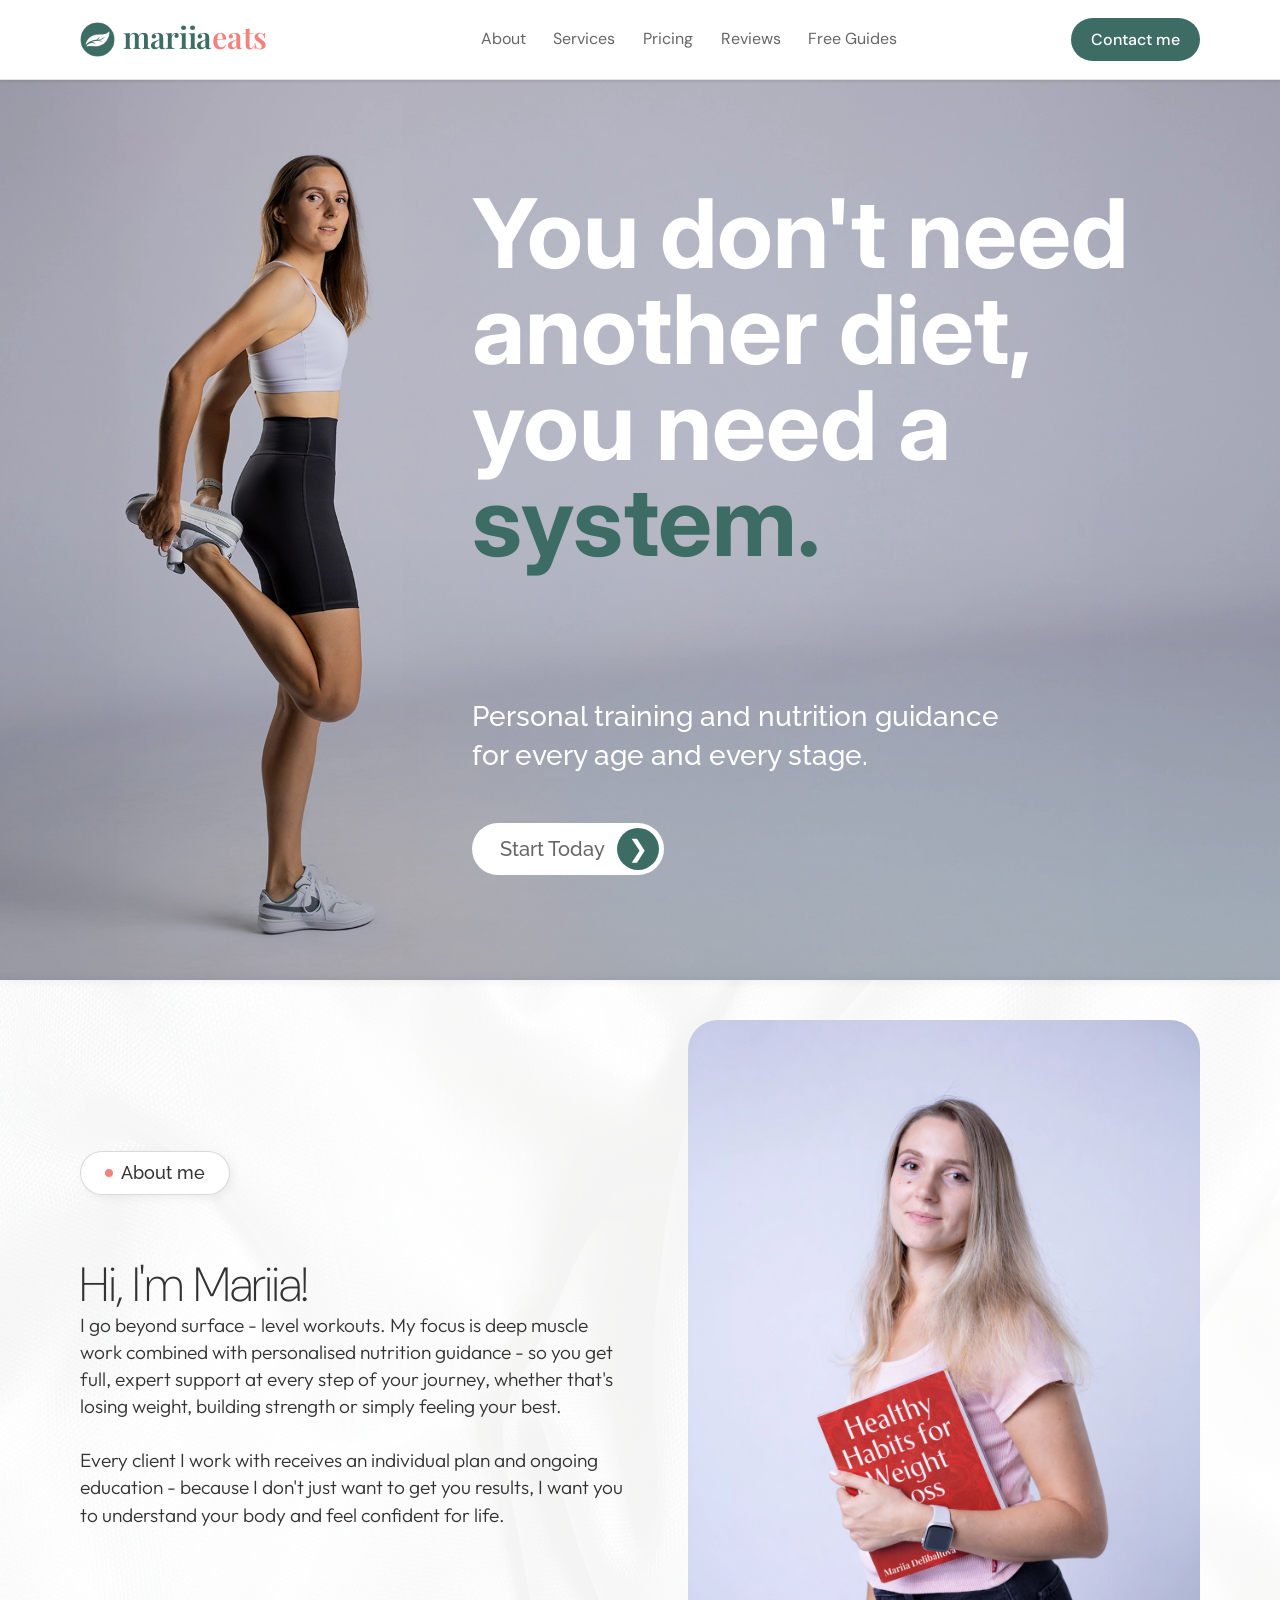
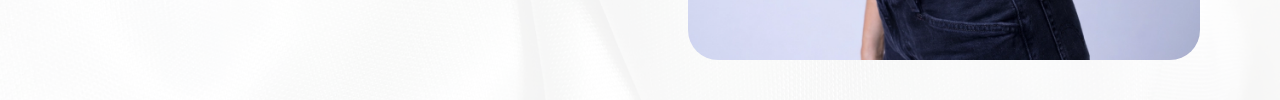
==== index.html @ b30d5cca "Update index.html" ====
<!DOCTYPE html>
<html lang="en">
    <head>
        <meta charset="UTF-8"/>
        <meta name="viewport" content="width=device-width, initial-scale=1.0"/>
        <title>mariiaeats</title>
        <meta name="viewport" content="width=device-width, initial-scale=1.0, viewport-fit=cover">
        <link rel="stylesheet" href="style.css"/>
<link rel="preconnect" href="https://fonts.googleapis.com"/>
<link rel="preconnect" href="https://fonts.gstatic.com" crossorigin/>
<link href="https://fonts.googleapis.com/css2?family=DM+Sans:wght@100;200;300;400;500;600;700;800;900&family=Inter:wght@100;200;300;400;500;600;700;800;900&family=Outfit:wght@100;200;300;400;500;600;700;800;900&family=Nunito:wght@200;300;400;500;600;700;800;900&family=Poppins:wght@100;200;300;400;500;600;700;800;900&family=Raleway:wght@100;200;300;400;500;600;700;800;900&family=Montserrat:wght@100;200;300;400;500;600;700;800;900&family=Playfair+Display:ital,wght@0,400;0,500;0,600;0,700;0,800;0,900;1,400;1,500;1,600;1,700;1,800;1,900&family=Lora:ital,wght@0,400;0,500;0,600;0,700;1,400;1,500;1,600;1,700&family=Cormorant+Garamond:ital,wght@0,300;0,400;0,500;0,600;0,700;1,300;1,400;1,500;1,600;1,700&family=DM+Serif+Display:ital@0;1&family=Tangerine:wght@400;700&family=Great+Vibes&family=Dancing+Script:wght@400;500;600;700&display=swap" rel="stylesheet">    <body>
        <main>
            <nav role="navigation" aria-label="Main navigation" id="navbar">
            <div class="nav-container">
                <a href="#" class="logo" aria-label="mariiaeats — back to top"> <img src="images/logo2.png" alt="" class="logo-icon" onerror="this.style.display='none'"> <span class="logo-text"> <span class="logo-mariia">mariia</span><span class="logo-eats">eats</span> </span> </a>
                <ul class="nav-links" role="list">
                    <li>
                        <a href="#about">About</a>
                    </li>
                    <li>
                        <a href="#services">Services</a>
                    </li>
                    <li>
                        <a href="#pricing">Pricing</a>
                    </li>
                    <li>
                        <a href="#reviews">Reviews</a>
                    </li>
                    <li>
                        <a href="#guides">Free Guides</a>
                    </li>
                </ul>
                <a href="#contact" class="btn btn-primary nav-cta">Contact me</a>
            </div>
        </nav>
            <section id="hero">
                <div id="hero-container">
                    <div class="hero-left"></div>
                    <div class="hero-right">
<h1 class="text7">
    <span class="word" style="animation-delay: 0.15s">You</span>
    <span class="word" style="animation-delay: 0.3s">don't</span>
    <span class="word" style="animation-delay: 0.45s">need</span>
    <span class="word" style="animation-delay: 0.6s">another</span>
    <span class="word" style="animation-delay: 0.75s">diet,</span>
    <span class="word" style="animation-delay: 0.9s">you</span>
    <span class="word" style="animation-delay: 1.1s">need</span>
    <span class="word" style="animation-delay: 1.25s">a</span>
    <span class="accent-word word" style="animation-delay: 1.4s">system.</span></h1>
                        <p class="text4 fade-in" style="animation-delay: 1.55s">Personal training and nutrition guidance<br>for every age and every stage.</p>
                        <a href="#contact" class="btn-start fade-in" style="animation-delay: 1.8s"> <span>Start Today</span> <span class="btn-start-icon">❯</span> </a>
                    </div>
                </div>
            </section>
            <section id="about">
                <div id="about-container">
                <div class="about-left">
                <span class="tag"> <span class="tag-dot"></span>About me </span>
                <p class="text4_2">Hi, I'm Mariia!</p>
                <p class="text4_1">I go beyond surface - level workouts. My focus is deep muscle work combined with personalised nutrition guidance - so you get full, expert support at every step of your journey, whether that's losing weight, building strength or simply feeling your best. <br><br>Every client I work with receives an individual plan and ongoing education - because I don&apos;t just want to get you results, I want you to understand your body and feel confident for life.</p>
            </div>
             <div class="about-right">
                    <img src="images/about1.webp" class="about-photo">
            </div>
            </div>
            </section>
        </main>
    <script src="main.js"></script>
    </body>
---- style.css ----
:root {
    --clr-green: #3d6c64;
    --clr-accent-lt: #6B8C7D;
    --clr-accent-glow: rgba(74,99,88,0.12);
    --clr-rose: #f6817c;
    --clr-rose2: #f6807ca1;
    --clr-muted: #666666;
    --clr-text: #333333;
    --clr-border: #E0E0DE;
    --clr-bg: #fff;

/* sans-serif — современные */
--font-display: 'Playfair Display', serif;
--font-dm-sans:    'DM Sans', sans-serif;
--font-inter:      'Inter', sans-serif;
--font-outfit:     'Outfit', sans-serif;
--font-nunito:     'Nunito', sans-serif;
--font-poppins:    'Poppins', sans-serif;
--font-raleway:    'Raleway', sans-serif;
--font-montserrat: 'Montserrat', sans-serif;

/* serif — элегантные */
--font-playfair:   'Playfair Display', serif;
--font-lora:       'Lora', serif;
--font-cormorant:  'Cormorant Garamond', serif;
--font-dm-serif:   'DM Serif Display', serif;

/* декоративные — для акцентов */
--font-tangerine:  'Tangerine', cursive;
--font-great-vibes:'Great Vibes', cursive;
--font-dancing:    'Dancing Script', cursive;

    --radius: 30px;
    --max-w: 1200px;
    --gutter: clamp(1rem, 4vw, 2.5rem);
    --ease: 250ms ease;
    --nav-h: 80px;
}

.text1 {
    font-family: var(--font-body);
    font-size: clamp(0.75rem, 1.5vw, 0.875rem);
    font-weight: 300;
    line-height: 1.4;
        color: #fff;
}

.text2 {
    font-family: var(--font-body);
    font-size: clamp(0.875rem, 2vw, 1rem);
    font-weight: 300;
    line-height: 1.4;
        color: #fff;
}

.text3 {
    font-family: var(--font-body);
    font-size: clamp(1rem, 2.5vw, 1.25rem);
    font-weight: 400;
    line-height: 1.6;
        color: #fff;
}

.text4 {
    font-family: var(--font-raleway);
    font-size: clamp(1.25rem, 3vw, 1.75rem);
    font-weight: 500;
    line-height: 1.4;
        color: #fff;
}

.text4_1 {
    font-family: var(--font-outfit);
    font-size: clamp(1.125rem, 1.5vw, 1.5rem);
    font-weight: 300;
    line-height: 1.4125;
    color: #333333;
}

.text4_2 {
    font-family: var(--font-dm-sans);
    font-size: clamp(3rem, 4vw, 3rem);
    font-weight: 500;
    line-height: 1.125;
    color: #333333;
    font-weight: 200;
    color: var(--clr-text);
    line-height: 1.1;
    margin-top: 4rem;
}

.text5 {
    font-family: var(--font-body);
    font-size: clamp(1.75rem, 4vw, 2.5rem);
    font-weight: 600;
    line-height: 1.2;
        color: #fff;
}

.text6 {
    font-family: var(--font-body);
    font-size: clamp(2.5rem, 6vw, 4rem);
    font-weight: 700;
    line-height: 1.0;
        color: #fff;
}

.text7 {
    font-family: var(--font-inter);
    font-size: clamp(3rem, 8vw, 6rem);
    font-weight: 700;
    line-height: 1.0;
        color: #fff;
}

.fade-in {
    opacity: 0;
    animation: fadeInLeft 1.5s ease forwards;
}

*,
*::before,
*::after {
    box-sizing: border-box;
    margin: 0;
}

html {
    scroll-behavior: smooth;
}

body {
    background: var(--clr-bg);
    color: var(--clr-text);
    font-family: var(--font-body);
    font-size: 1rem;
    line-height: 1.6;
    overflow-x: hidden;
    -webkit-font-smoothing: antialiased;
}

a {
    color: inherit;
    text-decoration: none;
}

ul {
    list-style: none;
}

.word, .fade-in {
    animation-play-state: paused;
}

body.fonts-loaded .word,
body.fonts-loaded .fade-in {
    animation-play-state: running;
}

/* ══ 4. NAVBAR ══════════════════════════════════════════════════════════════════════════════════════════════ */
/* ══ 4. NAVBAR ══════════════════════════════════════════════════════════════════════════════════════════════ */
/* ══ 4. NAVBAR ══════════════════════════════════════════════════════════════════════════════════════════════ */
/* ══ 4. NAVBAR ══════════════════════════════════════════════════════════════════════════════════════════════ */
/* ══ 4. NAVBAR ══════════════════════════════════════════════════════════════════════════════════════════════ */
/* ══ 4. NAVBAR ══════════════════════════════════════════════════════════════════════════════════════════════ */


#navbar {
    position: fixed;
    inset: 0 0 auto 0;
    z-index: 1000;
    height: var(--nav-h);
    border-bottom: 1px solid #85858538;
    backdrop-filter: blur(10px);
    background-color: rgba(255, 255, 255, 0.815);
    box-shadow: 0 2px 2px rgba(0, 0, 0, 0.08);
}


.nav-container {
    width: min(var(--max-w));
    margin-inline: auto;
    padding-inline: var(--gutter);
    height: 100%;
    display: flex;
    align-items: center;
    gap: 2rem;
}

.logo {
    display: flex;
    align-items: center;
    gap: 0.5rem;
    flex-shrink: 0;
}

.logo-icon {
    height: 35px;
    width: 35px;
    border-radius: 50%;
    object-fit: cover;
    flex-shrink: 0;
}

.logo-text {
    font-family: var(--font-display);
    font-size: 1.9rem;
    font-weight: 600;
    letter-spacing: -0.01em;
    line-height: 1;
    margin-top: -4px;
}

.logo-mariia {
    color: var(--clr-green);
}

.logo-eats {
    color: var(--clr-rose);
}

.nav-links {
    display: flex;
    font-family: var(--font-dm-sans);
    font-size: 16px;
    color: var(--clr-muted);
    gap: 0.125rem;
    flex: 1;
    justify-content: center;
}

.nav-links a {
    padding: 0.4rem 0.8rem;
    /* border-radius: var(--radius); */
    white-space: nowrap;
    transition: color var(--ease), background var(--ease);
}

.nav-links a:hover {
    /* color: var(--clr-green);
    background: rgba(0,0,0,0.04); */
    color: var(--clr-rose2);
}

.nav-cta {
    flex-shrink: 0;
}

.btn {
    display: inline-flex;
    align-items: center;
    padding: 0.575rem 1.25rem;
    border-radius: var(--radius);
    font-family: var(--font-dm-sans);
    font-size: 16px;
    font-weight: 500;
}

.btn-start {
    will-change: filter, transform, opacity;
}

.btn-primary {
    background: var(--clr-green);
    color: #fff;
    border-color: var(--clr-green);
    transition: color var(--ease), background var(--ease);
}

.btn-primary:hover {
    background: var(--clr-rose2);
}

/* ══ 5. HERO ══════════════════════════════════════════════════════════════════════════════════════════════ */
/* ══ 5. HERO ══════════════════════════════════════════════════════════════════════════════════════════════ */
/* ══ 4. HERO ══════════════════════════════════════════════════════════════════════════════════════════════ */
/* ══ 4. HERO ══════════════════════════════════════════════════════════════════════════════════════════════ */
/* ══ 4. HERO ══════════════════════════════════════════════════════════════════════════════════════════════ */
/* ══ 4. HERO ══════════════════════════════════════════════════════════════════════════════════════════════ */

#hero {
    position: relative;
    display: flex;
    align-items: center;    /* по центру по вертикали */
    min-height: 900px;
    margin-top: var(--nav-h);
    background-image: url('images/hero9.webp');
    background-repeat: no-repeat;
    background-position: calc(50% - -50px) calc(50% - 75px);
    background-size: 3000px auto;
    box-shadow: 0 1px 10px rgba(0, 0, 0, 0.05);
    overflow: hidden;
}

#hero::after {
    content: '';
    position: absolute;
    left: 0;
    right: 0;
    bottom: 0;
    height: 50%;
    background: linear-gradient(to bottom, transparent, rgba(0,0,0,0.124));
    z-index: 0;
    pointer-events: none;
}


#hero-container {
    position: relative;
    max-width: var(--max-w);
    width: 100%;
    margin-inline: auto;
    padding: var(--gutter);
    display: grid;
    grid-template-columns: 35% 65%;
    align-items: center;
    z-index: 1;
}

.hero-right {
    display: flex;
    flex-direction: column;
    gap: 2rem;
}

.accent-word {
    color: var(--clr-green);
}

.hero-right p {
margin-top: 6rem;
margin-bottom: 1rem;
}

.btn-start {
    display: inline-flex;
    align-items: center;
    width: fit-content;
    gap: 0.75rem;
    padding: 0.3215rem 0.3215rem 0.3215rem 1.75rem;
    border-radius: 50px;
    background: white;
    font-family: var(--font-raleway);
    font-size: 1.251rem;
    font-weight: 500;
    color: var(--clr-muted);
    text-decoration: none;
    cursor: pointer;
    transition: opacity 0.8s ease, transform 0.8s ease, background 0.3s ease;
    transition-delay: 0.4s;
}

.btn-start:hover .btn-start-icon {
    background: var(--clr-rose2);
}

.btn-start-icon {
    display: flex;
    align-items: center;
    justify-content: center;
    width: 42px;
    height: 42px;
    border-radius: 50%;
    background: var(--clr-green);
    color: #fff;
    font-size: 1.5rem;
    transition: background 0.3s ease;
}


/* ===== HERO H1 WORD ANIMATION ===== */

.word {
    display: inline-block;
    opacity: 0;
    animation: fadeInLeft 1.055s ease forwards;
}

/* ══ 5. ABOUT ME ══════════════════════════════════════════════════════════════════════════════════════════════ */
/* ══ 5. ABOUT ME ══════════════════════════════════════════════════════════════════════════════════════════════ */
/* ══ 4. ABOUT ME ══════════════════════════════════════════════════════════════════════════════════════════════ */
/* ══ 4. ABOUT ME ══════════════════════════════════════════════════════════════════════════════════════════════ */
/* ══ 4. ABOUT ME ══════════════════════════════════════════════════════════════════════════════════════════════ */
/* ══ 4. ABOUT ME ══════════════════════════════════════════════════════════════════════════════════════════════ */

#about {
    position: relative;
    min-height: 700px;
    display: flex;
    align-items: center;
    box-shadow: 0 1px 10px rgba(0, 0, 0, 0.08);
}

#about-container {
    position: relative;
    z-index: 1;
    max-width: var(--max-w);
    width: 100%;
    margin-inline: auto;
    padding: var(--gutter);
    display: grid;
    grid-template-columns: auto 1fr;
    gap: 4rem; 
    align-items: center;
}

#about::before {
    content: '';
    position: absolute;
    inset: 0;
    background-image: url('images/bcgrnd.avif');
    background-repeat: no-repeat;
    background-size: cover;
    background-position: center;
    opacity: 0.1;
    z-index: 0;
}

.about-left {
    display: flex;
    flex-direction: column;
    align-items: flex-start; 
}

.tag {
    display: inline-flex;
    align-items: center;
    gap: 0.5rem;
    padding: 0.4rem 1.5rem;
    border-radius: 50px;
    border: 1px solid #42424233;
    background: white;
    font-family: var(--font-raleway);
    font-size: 1.125rem;
    font-weight: 500;
    color: var(--clr-text);
    box-shadow: 3px 3px 10px rgba(0, 0, 0, 0.05);
}

.tag-dot {
    width: 8px;
    height: 8px;
    border-radius: 50%;
    background: var(--clr-rose);
    flex-shrink: 0;
}

.about-photo {
    width: clamp(280px, 40vw, 600px);
    height: 100%;
    border-radius: var(--radius);
    object-fit: cover;
    display: block;
}

@media (max-width: 768px) {

    .nav-links {
        display: none;
    }

.btn {
    display: none;
}

    #hero {
    min-height: calc(100svh - var(--nav-h));
    background-position: -545px -210px;
    background-size:2000px auto;
    overflow: hidden;
    }

    #hero::after{
        height: 90%;
        background: linear-gradient(to bottom, transparent, rgba(0,0,0,0.7));
    }

    #hero-container {
        grid-template-columns: 1fr;
        min-height: calc(100svh - var(--nav-h));
    }
        .accent-word {
        color: var(--clr-rose);
    }

        .btn-start {
        align-self: center;
    }

    .btn-start-icon {
    background: var(--clr-rose);
    }

    .hero-right p {
margin-top: 1rem;
margin-bottom: 1rem;
}

.text7 {
   font-size: 2.5rem;
    font-weight: 700;
}

.text4 {
    font-size: 1.1rem;
    font-weight: 500;
}

.text4_2 {
    font-size: 2rem;
    font-weight: 500;
    line-height: 1.125;
    color: #333333;
    font-weight: 200;
    color: var(--clr-text);
    line-height: 1.1;
    margin-top: 0rem;
}

.btn-start {
    font-size: 1rem;
}

    #about-container {
        display: flex;
        flex-direction: column;
        grid-template-columns: 1fr;
        align-self: stretch;
        gap: 1.25rem;
    }

    .about-photo {
        width: 100%;
        max-height: 400px;
    }

    .about-left {
        display: flex;
        flex-direction: column;
        align-items: flex-start;
    }

    .tag {
        margin-top: 2rem;
        align-self: center;
    }


    /* -------ORDERS---------------------------------------------------------------------------- */


.about-right {
        order: 2;  /* фото второе */
    }

    .about-left {
        display: contents;  /* распаковывает дочерние элементы */
    }

    .tag {
        order: 1;
    }

    .text4_2 {
        order: 1;
    }

    .about-right {
        order: 2;
    }

    .text4_1 {
        order: 3;
    }



    /* ----------------------------------------------------------------------------------- */
}

/* ===== ANIMATIONS ===== */
@keyframes fadeInLeft {
    from {
        opacity: 0;
        transform: translateY(-50px);
        filter: blur(4px);        /* ← размытие в начале */
    }
    to {
        opacity: 1;
        transform: translateY(0);
        filter: blur(0);
    }
}
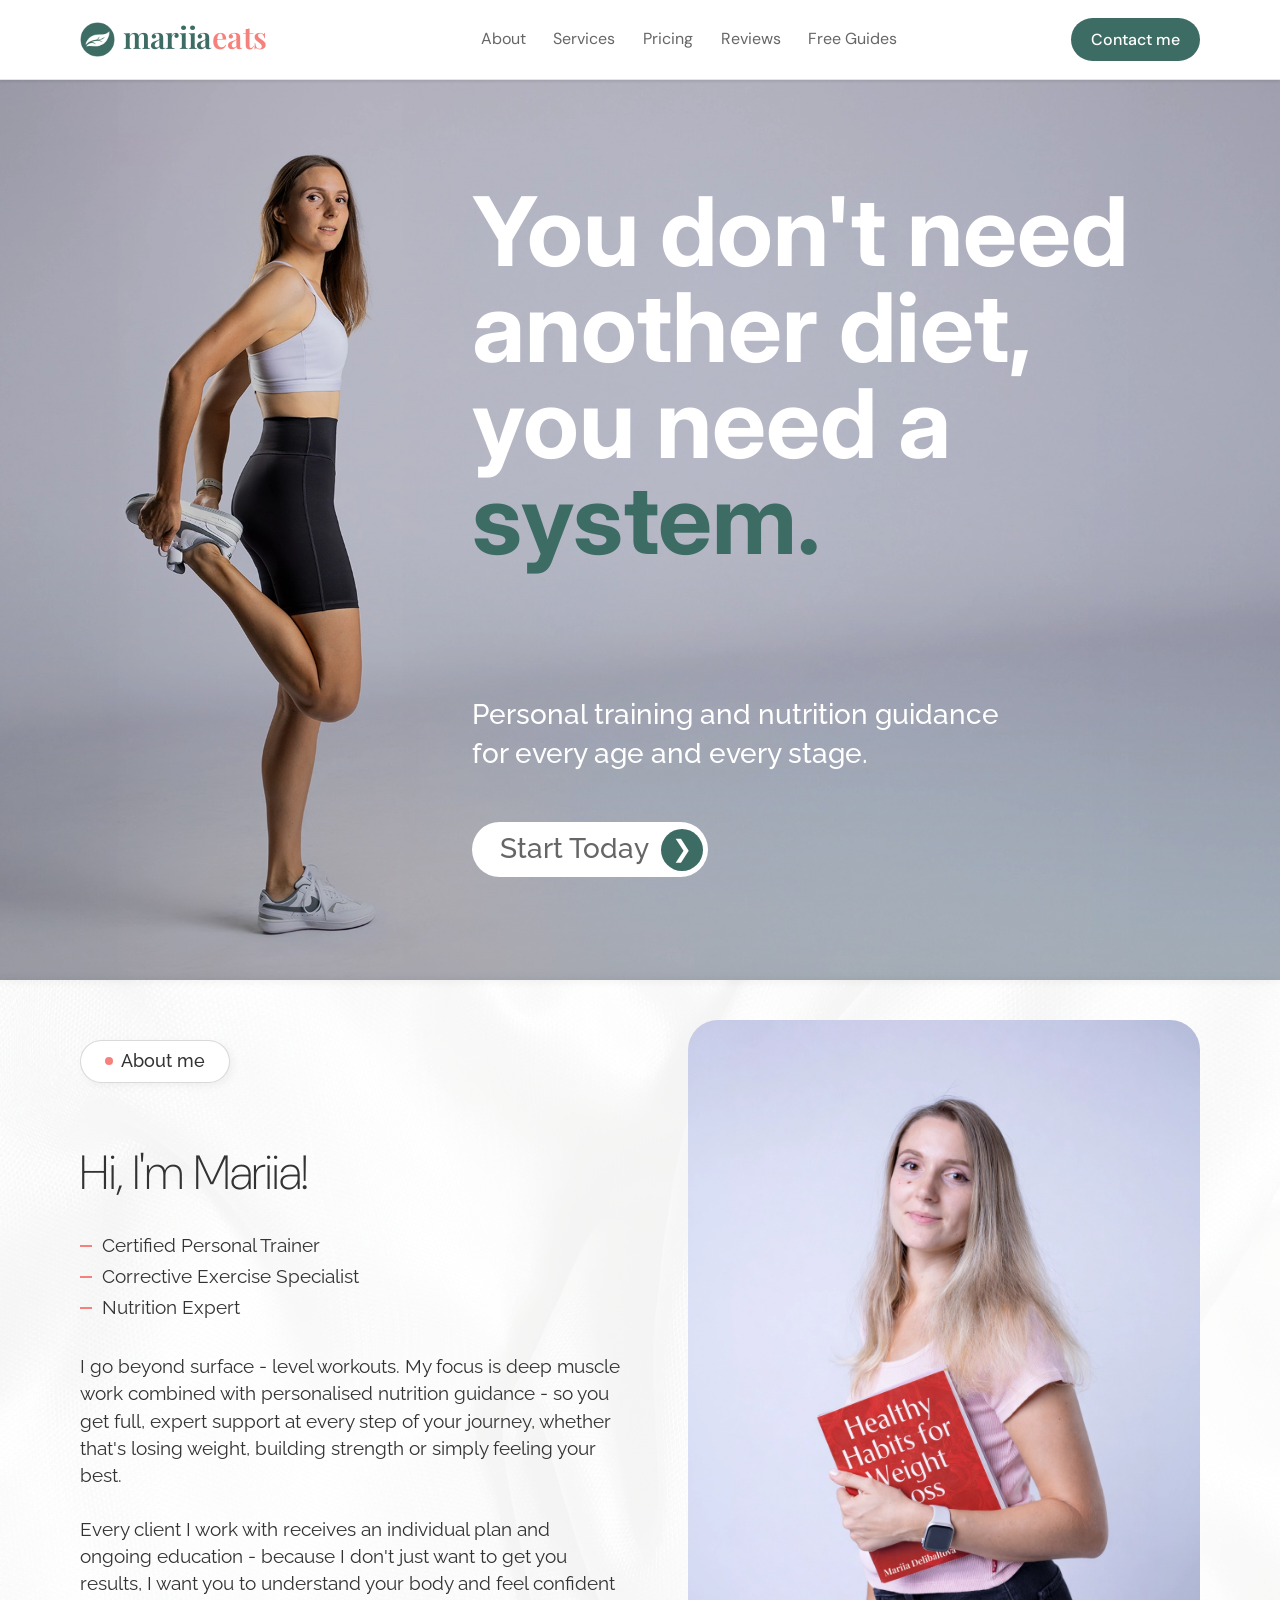
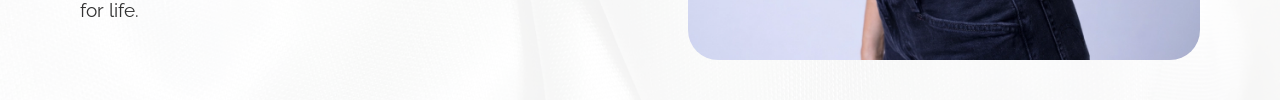
==== commit 8c546bac: "Add credentials to about me section Added credentials section to the about me section." ====
--- a/index.html
+++ b/index.html
@@ -57,6 +57,11 @@
                 <div class="about-left">
                 <span class="tag"> <span class="tag-dot"></span>About me </span>
                 <p class="text4_2">Hi, I'm Mariia!</p>
+                <div class="about-credentials">
+                    <p class="credential-item">Certified Personal Trainer</p>
+                    <p class="credential-item">Corrective Exercise Specialist</p>
+                     <p class="credential-item">Nutrition Expert</p>
+                </div>
                 <p class="text4_1">I go beyond surface - level workouts. My focus is deep muscle work combined with personalised nutrition guidance - so you get full, expert support at every step of your journey, whether that's losing weight, building strength or simply feeling your best. <br><br>Every client I work with receives an individual plan and ongoing education - because I don&apos;t just want to get you results, I want you to understand your body and feel confident for life.</p>
             </div>
              <div class="about-right">
--- a/style.css
+++ b/style.css
@@ -70,11 +70,12 @@
 }
 
 .text4_1 {
-    font-family: var(--font-outfit);
-    font-size: clamp(1.125rem, 1.5vw, 1.5rem);
-    font-weight: 300;
+    font-family: var(--font-raleway);
+    font-size: clamp(1.125rem, 1.5vw, 1.25rem);
+    font-weight: 400;
     line-height: 1.4125;
     color: #333333;
+    margin-bottom: 1rem;
 }
 
 .text4_2 {
@@ -87,6 +88,7 @@
     color: var(--clr-text);
     line-height: 1.1;
     margin-top: 4rem;
+    margin-bottom: 2rem;
 }
 
 .text5 {
@@ -166,10 +168,12 @@
 
 
 #navbar {
+    top: env(safe-area-inset-top);
     position: fixed;
     inset: 0 0 auto 0;
     z-index: 1000;
-    height: var(--nav-h);
+    height: calc(var(--nav-h) + env(safe-area-inset-top));
+    padding-top: env(safe-area-inset-top);
     border-bottom: 1px solid #85858538;
     backdrop-filter: blur(10px);
     background-color: rgba(255, 255, 255, 0.815);
@@ -279,6 +283,7 @@
 /* ══ 4. HERO ══════════════════════════════════════════════════════════════════════════════════════════════ */
 
 #hero {
+    margin-top: calc(var(--nav-h) + env(safe-area-inset-top));
     position: relative;
     display: flex;
     align-items: center;    /* по центру по вертикали */
@@ -341,7 +346,7 @@
     border-radius: 50px;
     background: white;
     font-family: var(--font-raleway);
-    font-size: 1.251rem;
+    font-size: 1.750rem;
     font-weight: 500;
     color: var(--clr-muted);
     text-decoration: none;
@@ -445,6 +450,33 @@
     flex-shrink: 0;
 }
 
+.about-credentials {
+    display: flex;
+    flex-direction: column;
+    gap: 4px;
+    margin-bottom: 2rem;
+}
+
+.credential-item {
+    display: flex;
+    align-items: center;
+    gap: 10px;
+    font-family: var(--font-raleway);
+    font-size: clamp(1.125rem, 1.5vw, 1.25rem);
+    font-weight: 400; 
+    color: #333333;
+    line-height: 1.4125;
+}
+
+.credential-item::before {
+    content: '';
+    display: inline-block;
+    width: 12px;       /* ← длина штриха */
+    height: 2px;       /* ← толщина штриха */
+    background: var(--clr-rose);  /* ← цвет штриха */
+    flex-shrink: 0;
+}
+
 .about-photo {
     width: clamp(280px, 40vw, 600px);
     height: 100%;
@@ -515,6 +547,7 @@
     color: var(--clr-text);
     line-height: 1.1;
     margin-top: 0rem;
+    margin-bottom: 0rem;
 }
 
 .btn-start {
@@ -527,10 +560,12 @@
         grid-template-columns: 1fr;
         align-self: stretch;
         gap: 1.25rem;
+    padding: var(--gutter);
     }
 
     .about-photo {
         width: 100%;
+        margin-inline: 0;
         max-height: 400px;
     }
 
@@ -538,7 +573,17 @@
         display: flex;
         flex-direction: column;
         align-items: flex-start;
-    }
+        padding-inline: var(--gutter); 
+    }
+
+    .about-right {
+   width: 100%;  /* ← фото на всю ширину */
+    }
+
+    .about-credentials {
+    margin-bottom: 0rem;
+}
+
 
     .tag {
         margin-top: 2rem;
@@ -548,19 +593,22 @@
 
     /* -------ORDERS---------------------------------------------------------------------------- */
 
-
-.about-right {
+        .tag {
+        order: 1;
+    }
+
+    .about-right {
         order: 2;  /* фото второе */
     }
+
+.about-credentials{
+    order: 3;
+}
 
     .about-left {
         display: contents;  /* распаковывает дочерние элементы */
     }
 
-    .tag {
-        order: 1;
-    }
-
     .text4_2 {
         order: 1;
     }
@@ -572,6 +620,8 @@
     .text4_1 {
         order: 3;
     }
+
+
 
 
 
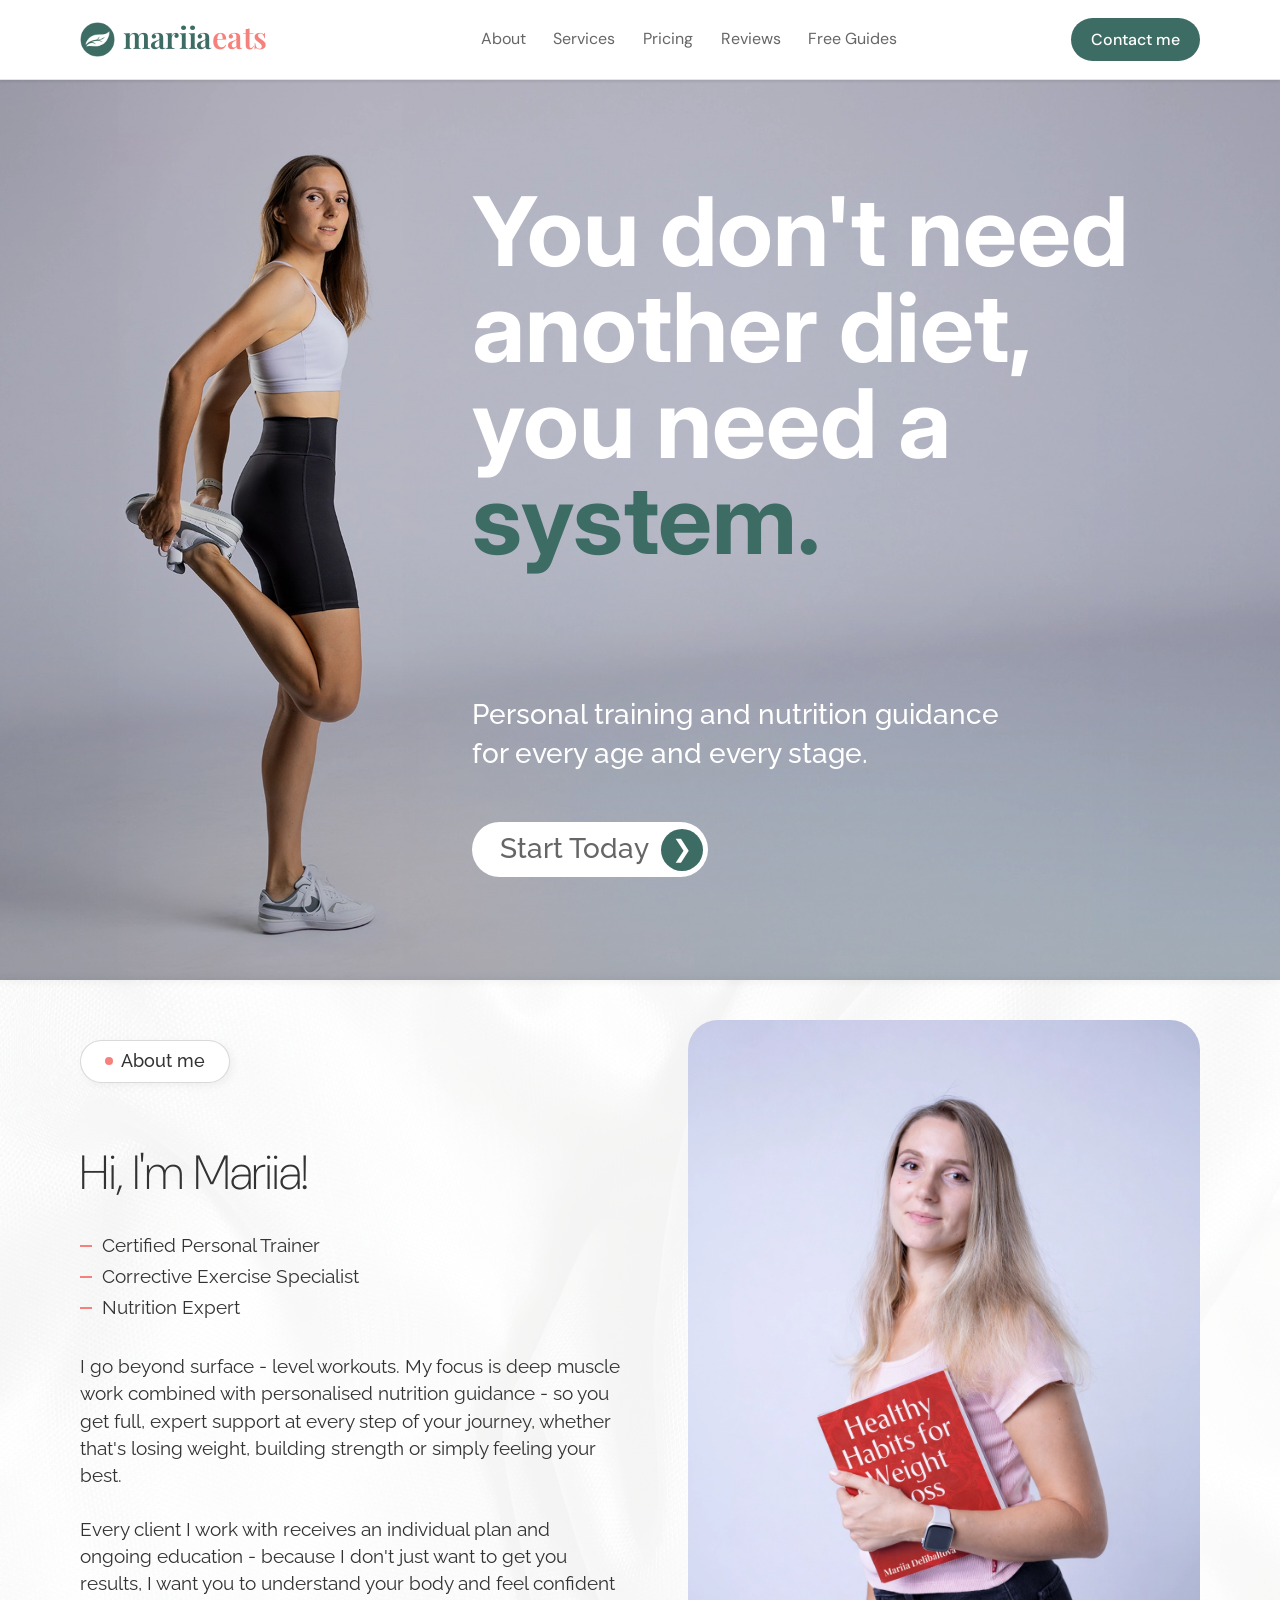
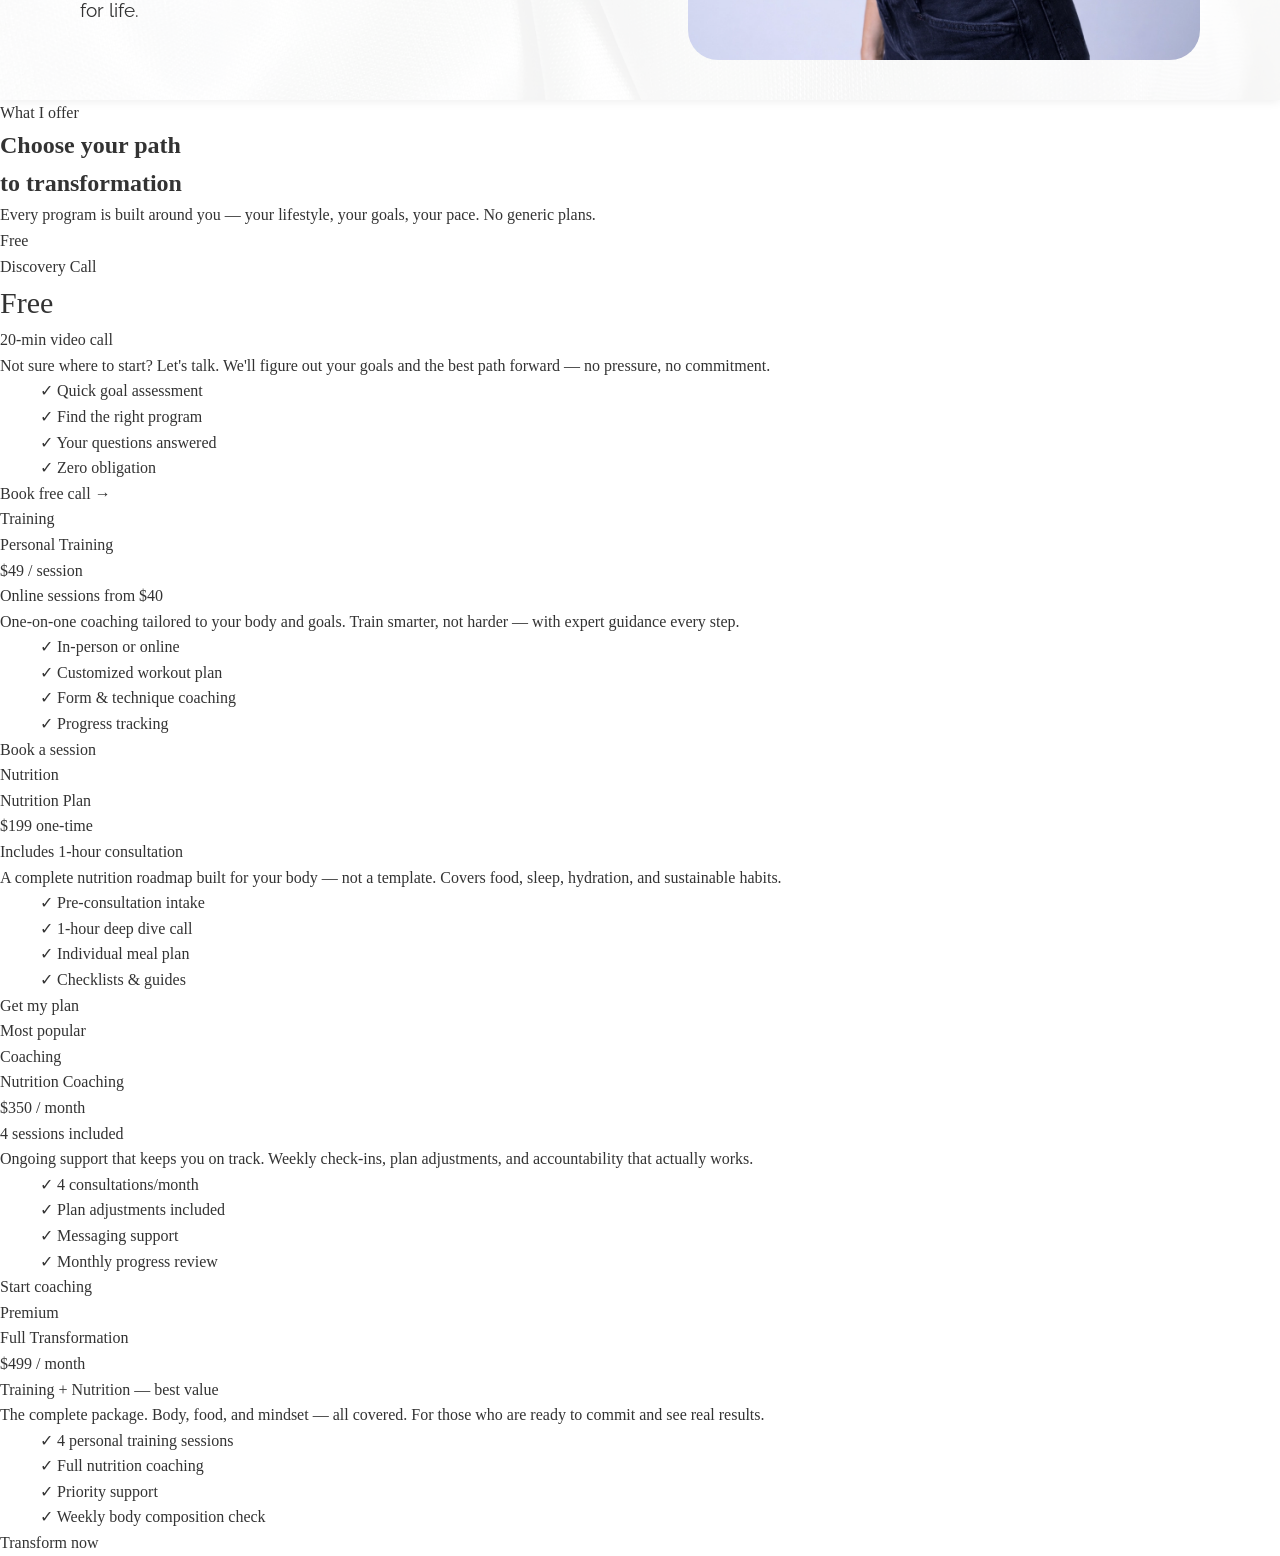
==== commit 0c3f36bd: "Add services section with multiple offerings Added a services section with various offerings includi" ====
--- a/index.html
+++ b/index.html
@@ -69,6 +69,144 @@
             </div>
             </div>
             </section>
+
+
+<!-- ------------------------------------------------------------------------------------------------- -->
+<!-- ------------------------------------------------------------------------------------------------- -->
+<!-- ------------------------------------------------------------------------------------------------- -->
+<!-- ------------------------------------------------------------------------------------------------- -->
+<!-- ------------------------------------------------------------------------------------------------- -->
+<!-- ------------------------------------------------------------------------------------------------- -->
+
+
+
+
+<section class="services">
+ 
+  <div class="services__label">What I offer</div>
+  <h2 class="services__title">Choose your path<br>to transformation</h2>
+  <p class="services__subtitle">Every program is built around you — your lifestyle, your goals, your pace. No generic plans.</p>
+ 
+  <div class="services__grid">
+ 
+    <!-- Discovery Call (Free) -->
+    <div class="service-card service-card--free">
+      <div class="service-card__tag" style="background: var(--amber-light); color: var(--amber);">Free</div>
+      <div class="service-card__name">Discovery Call</div>
+      <div class="service-card__price-block">
+        <span class="service-card__price-amount" style="color: var(--amber); font-size: 30px;">Free</span>
+      </div>
+      <div class="service-card__price-note" style="color: var(--amber);">20-min video call</div>
+      <p class="service-card__desc">Not sure where to start? Let's talk. We'll figure out your goals and the best path forward — no pressure, no commitment.</p>
+      <ul class="service-card__features">
+        <li class="service-card__feature"><span class="service-card__feature-icon">✓</span> Quick goal assessment</li>
+        <li class="service-card__feature"><span class="service-card__feature-icon">✓</span> Find the right program</li>
+        <li class="service-card__feature"><span class="service-card__feature-icon">✓</span> Your questions answered</li>
+        <li class="service-card__feature"><span class="service-card__feature-icon">✓</span> Zero obligation</li>
+      </ul>
+      <a href="#contact" class="service-card__cta service-card__cta--free">Book free call →</a>
+    </div>
+ 
+    <!-- Personal Training -->
+    <div class="service-card">
+      <div class="service-card__tag">Training</div>
+      <div class="service-card__name">Personal Training</div>
+      <div class="service-card__price-block">
+        <span class="service-card__price-amount">$49</span>
+        <span class="service-card__price-period">/ session</span>
+      </div>
+      <div class="service-card__price-note">Online sessions from $40</div>
+      <p class="service-card__desc">One-on-one coaching tailored to your body and goals. Train smarter, not harder — with expert guidance every step.</p>
+      <ul class="service-card__features">
+        <li class="service-card__feature"><span class="service-card__feature-icon">✓</span> In-person or online</li>
+        <li class="service-card__feature"><span class="service-card__feature-icon">✓</span> Customized workout plan</li>
+        <li class="service-card__feature"><span class="service-card__feature-icon">✓</span> Form & technique coaching</li>
+        <li class="service-card__feature"><span class="service-card__feature-icon">✓</span> Progress tracking</li>
+      </ul>
+      <a href="#contact" class="service-card__cta">Book a session</a>
+    </div>
+ 
+    <!-- Nutrition Plan -->
+    <div class="service-card">
+      <div class="service-card__tag">Nutrition</div>
+      <div class="service-card__name">Nutrition Plan</div>
+      <div class="service-card__price-block">
+        <span class="service-card__price-amount">$199</span>
+        <span class="service-card__price-period">one-time</span>
+      </div>
+      <div class="service-card__price-note">Includes 1-hour consultation</div>
+      <p class="service-card__desc">A complete nutrition roadmap built for your body — not a template. Covers food, sleep, hydration, and sustainable habits.</p>
+      <ul class="service-card__features">
+        <li class="service-card__feature"><span class="service-card__feature-icon">✓</span> Pre-consultation intake</li>
+        <li class="service-card__feature"><span class="service-card__feature-icon">✓</span> 1-hour deep dive call</li>
+        <li class="service-card__feature"><span class="service-card__feature-icon">✓</span> Individual meal plan</li>
+        <li class="service-card__feature"><span class="service-card__feature-icon">✓</span> Checklists & guides</li>
+      </ul>
+      <a href="#contact" class="service-card__cta">Get my plan</a>
+    </div>
+ 
+    <!-- Nutrition Coaching (Featured) -->
+    <div class="service-card service-card--featured">
+      <div class="service-card__badge">Most popular</div>
+      <div class="service-card__tag">Coaching</div>
+      <div class="service-card__name">Nutrition Coaching</div>
+      <div class="service-card__price-block">
+        <span class="service-card__price-amount">$350</span>
+        <span class="service-card__price-period">/ month</span>
+      </div>
+      <div class="service-card__price-note" style="color: var(--sage-mid);">4 sessions included</div>
+      <p class="service-card__desc">Ongoing support that keeps you on track. Weekly check-ins, plan adjustments, and accountability that actually works.</p>
+      <ul class="service-card__features">
+        <li class="service-card__feature"><span class="service-card__feature-icon">✓</span> 4 consultations/month</li>
+        <li class="service-card__feature"><span class="service-card__feature-icon">✓</span> Plan adjustments included</li>
+        <li class="service-card__feature"><span class="service-card__feature-icon">✓</span> Messaging support</li>
+        <li class="service-card__feature"><span class="service-card__feature-icon">✓</span> Monthly progress review</li>
+      </ul>
+      <a href="#contact" class="service-card__cta">Start coaching</a>
+    </div>
+ 
+    <!-- Full Transformation -->
+    <div class="service-card">
+      <div class="service-card__tag">Premium</div>
+      <div class="service-card__name">Full Transformation</div>
+      <div class="service-card__price-block">
+        <span class="service-card__price-amount">$499</span>
+        <span class="service-card__price-period">/ month</span>
+      </div>
+      <div class="service-card__price-note">Training + Nutrition — best value</div>
+      <p class="service-card__desc">The complete package. Body, food, and mindset — all covered. For those who are ready to commit and see real results.</p>
+      <ul class="service-card__features">
+        <li class="service-card__feature"><span class="service-card__feature-icon">✓</span> 4 personal training sessions</li>
+        <li class="service-card__feature"><span class="service-card__feature-icon">✓</span> Full nutrition coaching</li>
+        <li class="service-card__feature"><span class="service-card__feature-icon">✓</span> Priority support</li>
+        <li class="service-card__feature"><span class="service-card__feature-icon">✓</span> Weekly body composition check</li>
+      </ul>
+      <a href="#contact" class="service-card__cta">Transform now</a>
+    </div>
+ 
+  </div>
+ 
+</section>
+
+
+
+
+
+
+<!-- ------------------------------------------------------------------------------------------------- -->
+<!-- ------------------------------------------------------------------------------------------------- -->
+<!-- ------------------------------------------------------------------------------------------------- -->
+<!-- ------------------------------------------------------------------------------------------------- -->
+<!-- ------------------------------------------------------------------------------------------------- -->
+<!-- ------------------------------------------------------------------------------------------------- -->
+
+
+
+
+
+
+
+
         </main>
     <script src="main.js"></script>
     </body>
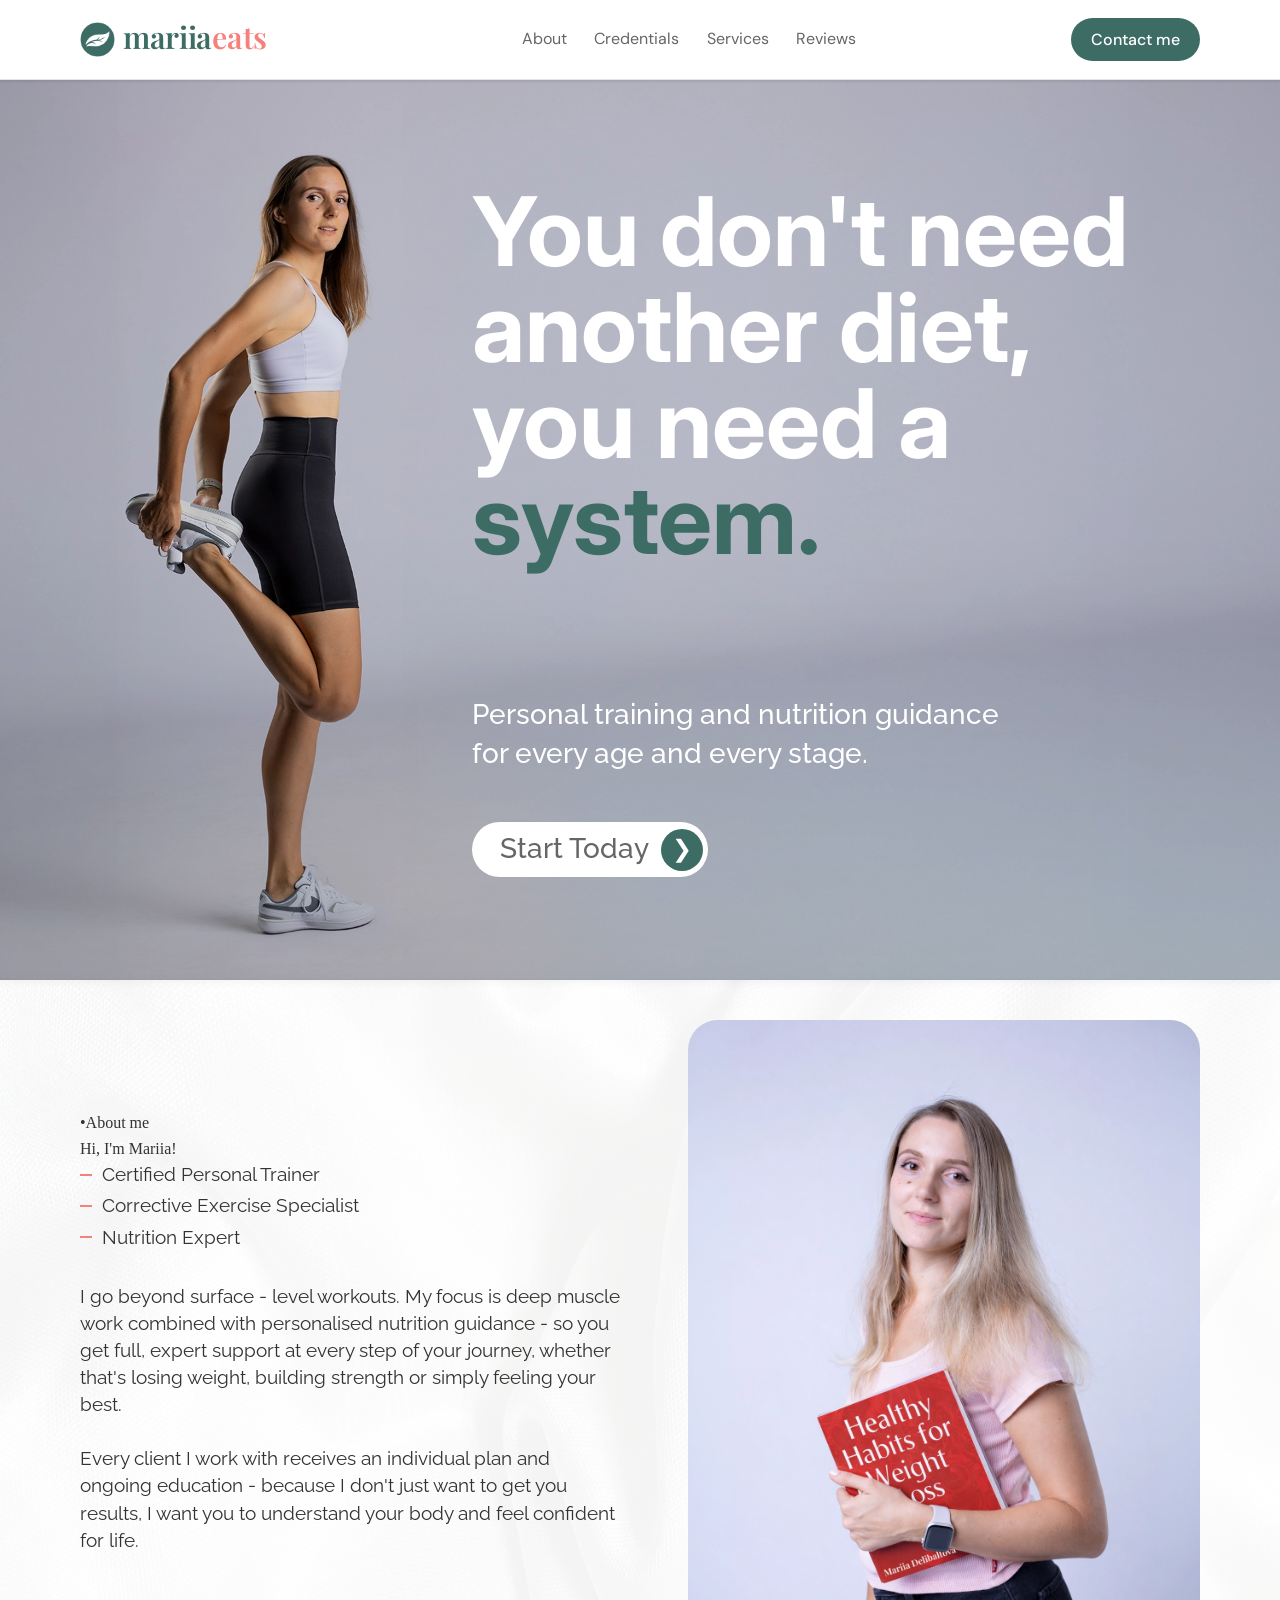
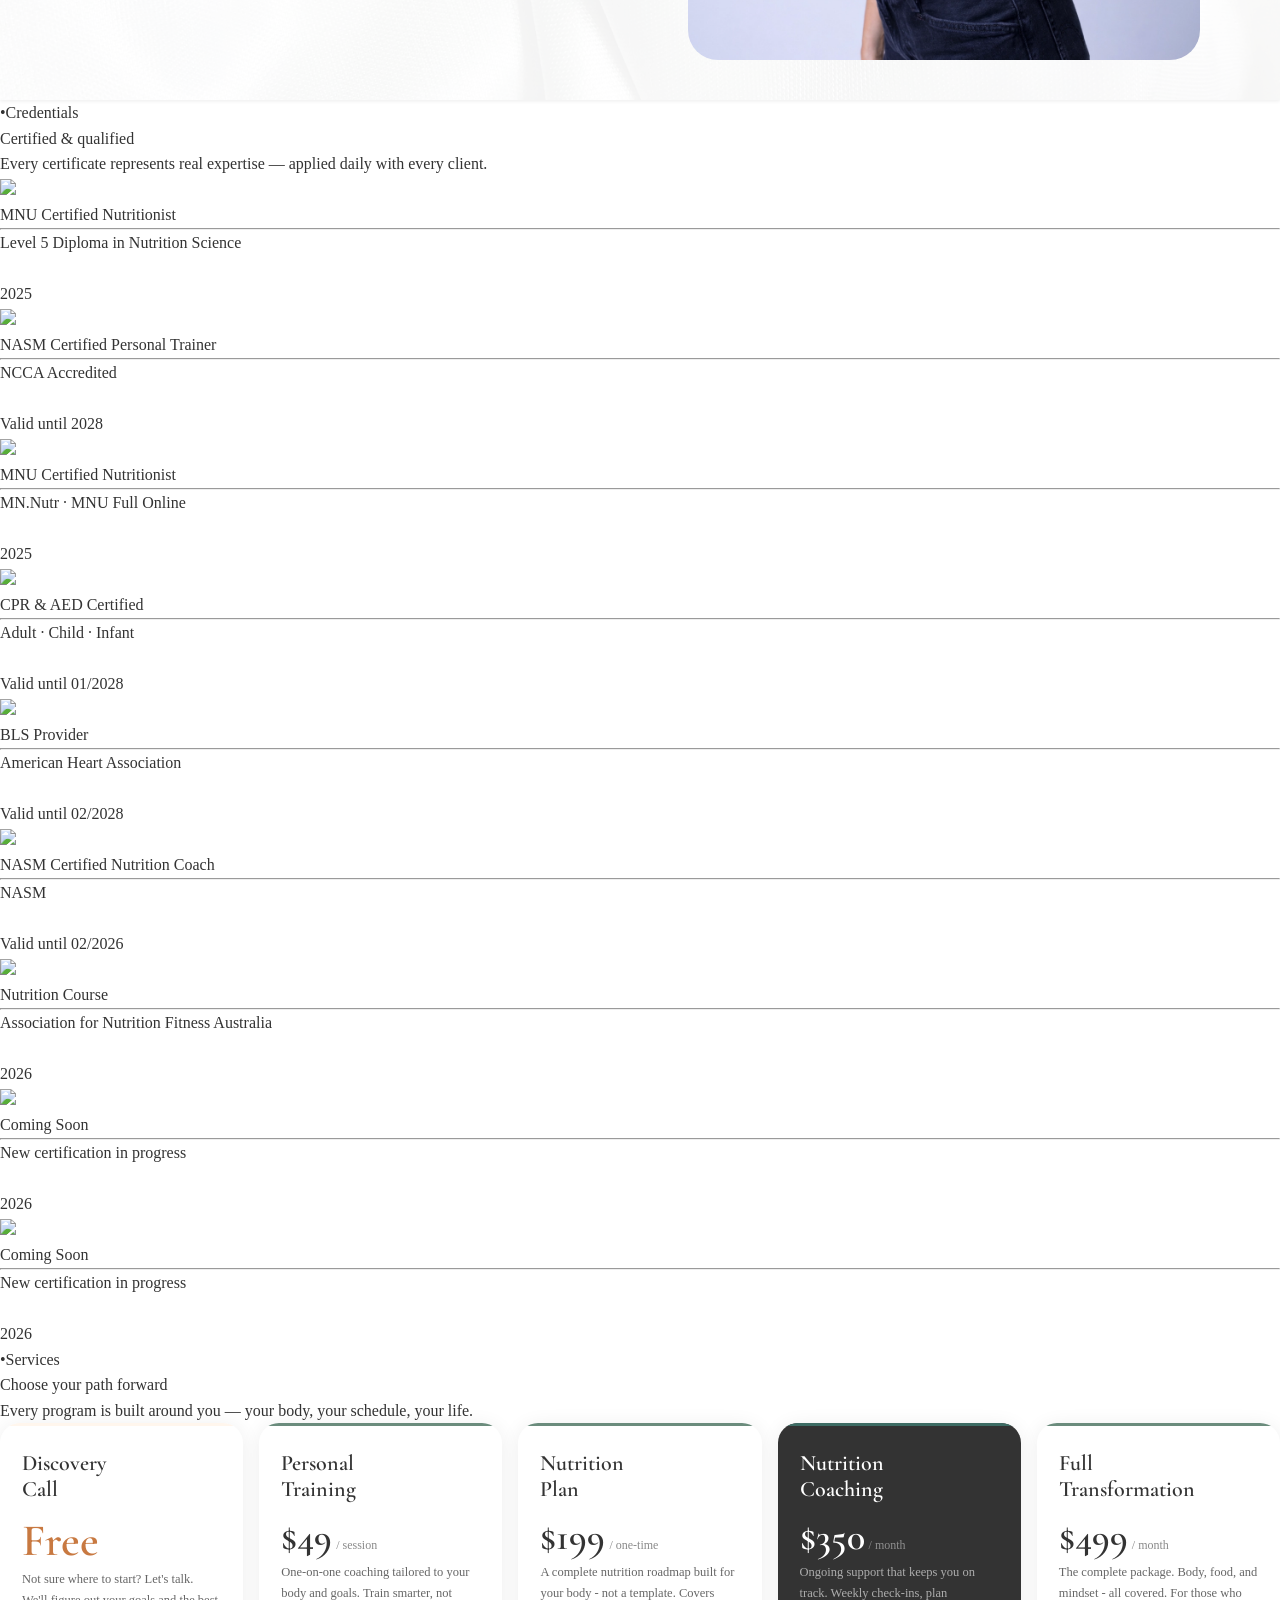
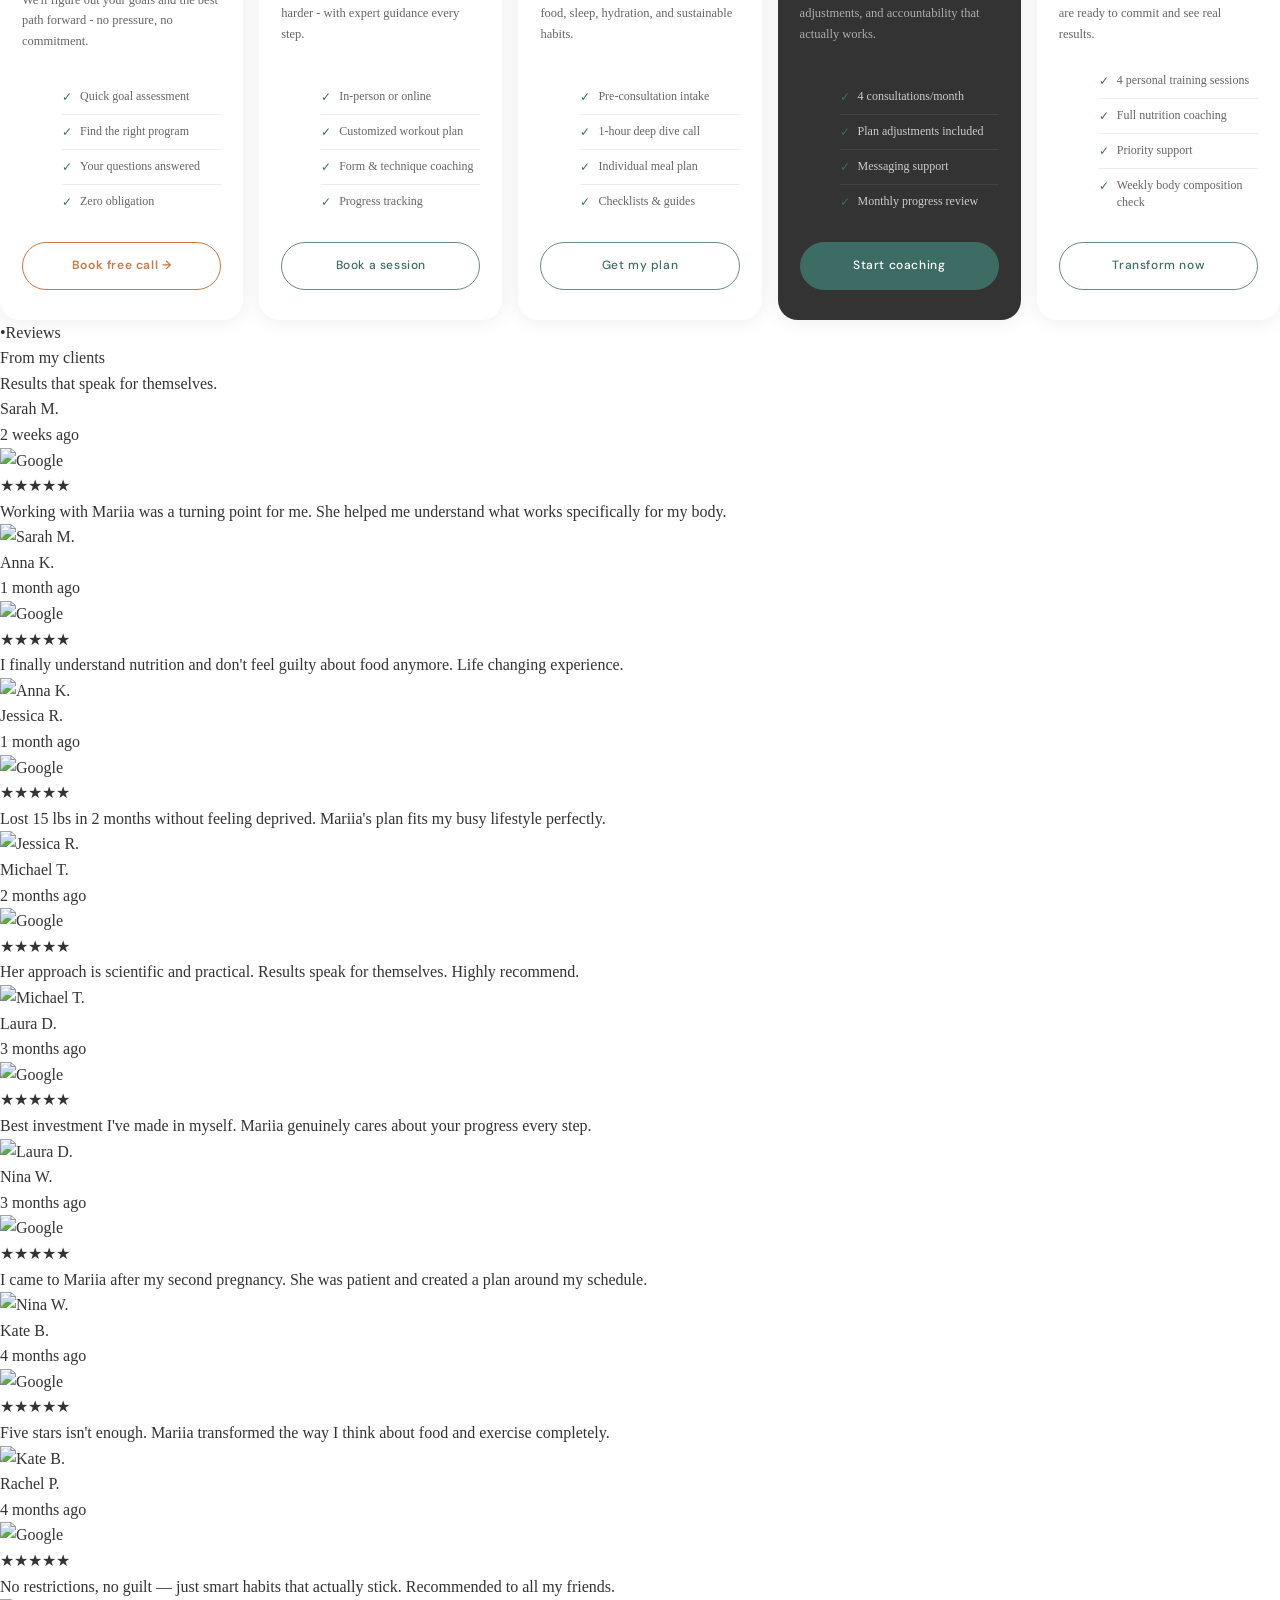
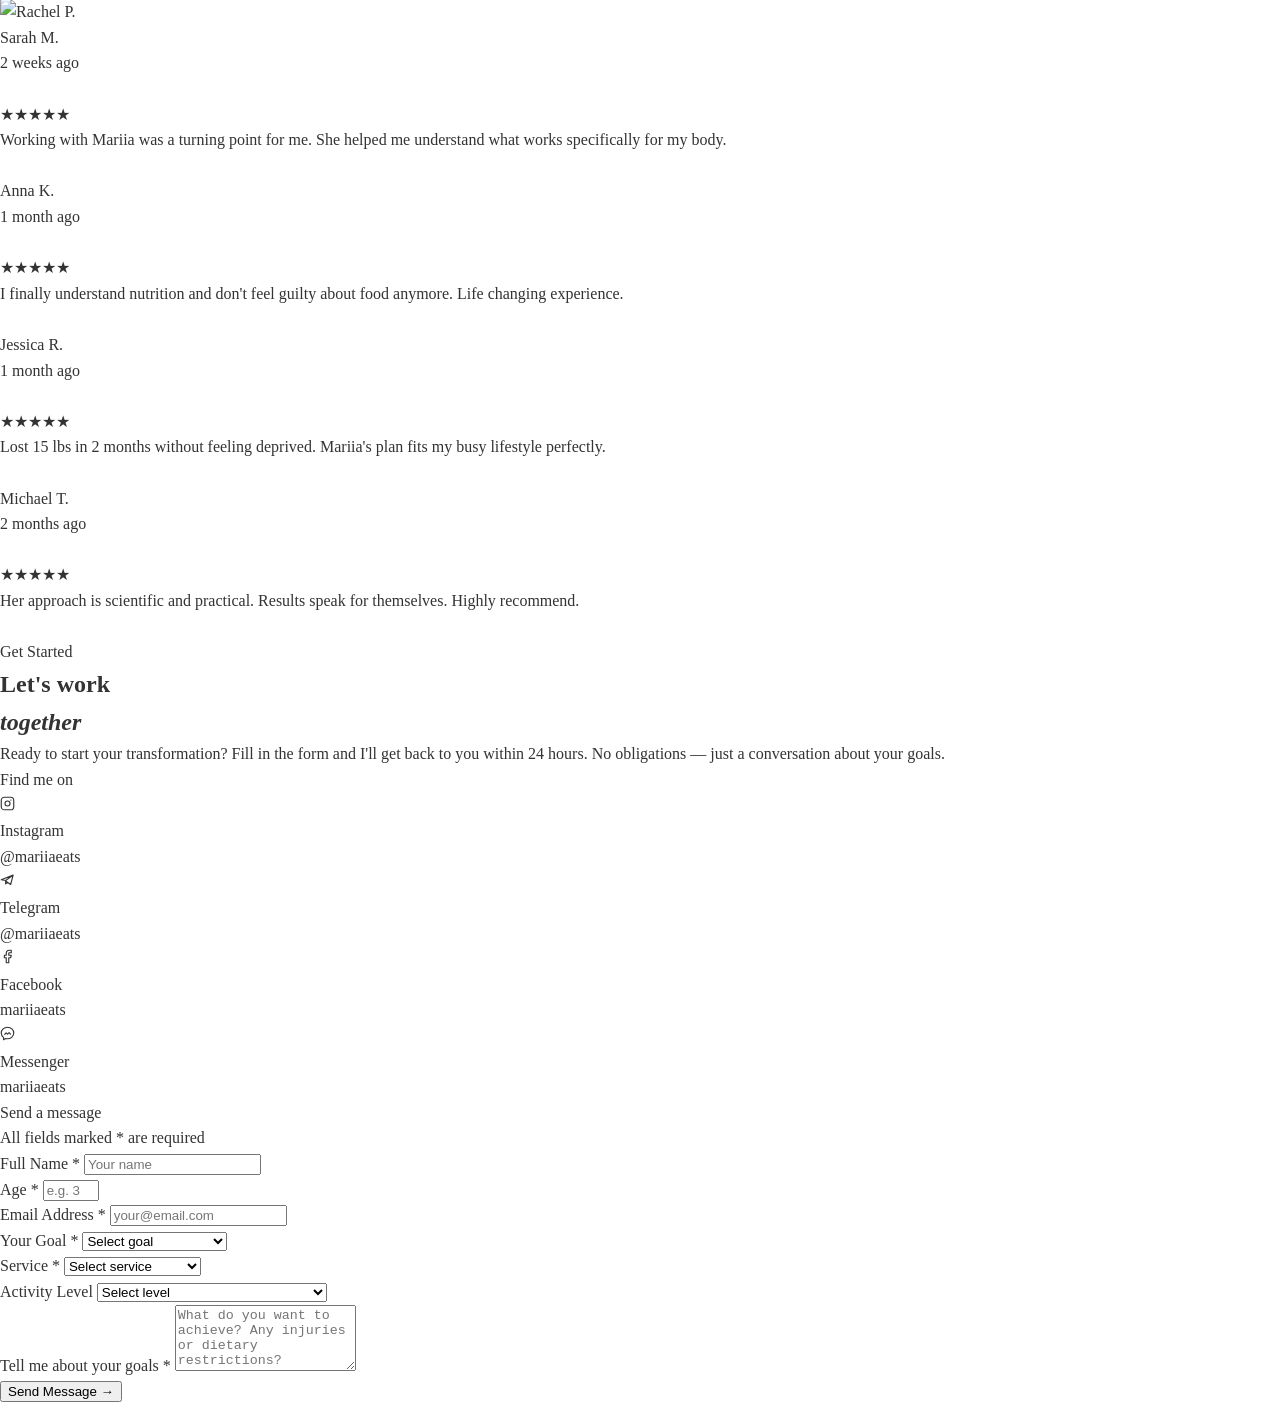
==== commit 0839e674: "Update print statement from 'Hello' to 'Goodbye'" ====
--- a/index.html
+++ b/index.html
@@ -1,212 +1,659 @@
 <!DOCTYPE html>
 <html lang="en">
-    <head>
-        <meta charset="UTF-8"/>
-        <meta name="viewport" content="width=device-width, initial-scale=1.0"/>
-        <title>mariiaeats</title>
-        <meta name="viewport" content="width=device-width, initial-scale=1.0, viewport-fit=cover">
-        <link rel="stylesheet" href="style.css"/>
-<link rel="preconnect" href="https://fonts.googleapis.com"/>
-<link rel="preconnect" href="https://fonts.gstatic.com" crossorigin/>
-<link href="https://fonts.googleapis.com/css2?family=DM+Sans:wght@100;200;300;400;500;600;700;800;900&family=Inter:wght@100;200;300;400;500;600;700;800;900&family=Outfit:wght@100;200;300;400;500;600;700;800;900&family=Nunito:wght@200;300;400;500;600;700;800;900&family=Poppins:wght@100;200;300;400;500;600;700;800;900&family=Raleway:wght@100;200;300;400;500;600;700;800;900&family=Montserrat:wght@100;200;300;400;500;600;700;800;900&family=Playfair+Display:ital,wght@0,400;0,500;0,600;0,700;0,800;0,900;1,400;1,500;1,600;1,700;1,800;1,900&family=Lora:ital,wght@0,400;0,500;0,600;0,700;1,400;1,500;1,600;1,700&family=Cormorant+Garamond:ital,wght@0,300;0,400;0,500;0,600;0,700;1,300;1,400;1,500;1,600;1,700&family=DM+Serif+Display:ital@0;1&family=Tangerine:wght@400;700&family=Great+Vibes&family=Dancing+Script:wght@400;500;600;700&display=swap" rel="stylesheet">    <body>
-        <main>
-            <nav role="navigation" aria-label="Main navigation" id="navbar">
-            <div class="nav-container">
-                <a href="#" class="logo" aria-label="mariiaeats — back to top"> <img src="images/logo2.png" alt="" class="logo-icon" onerror="this.style.display='none'"> <span class="logo-text"> <span class="logo-mariia">mariia</span><span class="logo-eats">eats</span> </span> </a>
-                <ul class="nav-links" role="list">
-                    <li>
-                        <a href="#about">About</a>
-                    </li>
-                    <li>
-                        <a href="#services">Services</a>
-                    </li>
-                    <li>
-                        <a href="#pricing">Pricing</a>
-                    </li>
-                    <li>
-                        <a href="#reviews">Reviews</a>
-                    </li>
-                    <li>
-                        <a href="#guides">Free Guides</a>
-                    </li>
-                </ul>
-                <a href="#contact" class="btn btn-primary nav-cta">Contact me</a>
-            </div>
-        </nav>
-            <section id="hero">
-                <div id="hero-container">
-                    <div class="hero-left"></div>
-                    <div class="hero-right">
-<h1 class="text7">
-    <span class="word" style="animation-delay: 0.15s">You</span>
-    <span class="word" style="animation-delay: 0.3s">don't</span>
-    <span class="word" style="animation-delay: 0.45s">need</span>
-    <span class="word" style="animation-delay: 0.6s">another</span>
-    <span class="word" style="animation-delay: 0.75s">diet,</span>
-    <span class="word" style="animation-delay: 0.9s">you</span>
-    <span class="word" style="animation-delay: 1.1s">need</span>
-    <span class="word" style="animation-delay: 1.25s">a</span>
-    <span class="accent-word word" style="animation-delay: 1.4s">system.</span></h1>
-                        <p class="text4 fade-in" style="animation-delay: 1.55s">Personal training and nutrition guidance<br>for every age and every stage.</p>
-                        <a href="#contact" class="btn-start fade-in" style="animation-delay: 1.8s"> <span>Start Today</span> <span class="btn-start-icon">❯</span> </a>
-                    </div>
-                </div>
-            </section>
-            <section id="about">
-                <div id="about-container">
-                <div class="about-left">
-                <span class="tag"> <span class="tag-dot"></span>About me </span>
-                <p class="text4_2">Hi, I'm Mariia!</p>
-                <div class="about-credentials">
-                    <p class="credential-item">Certified Personal Trainer</p>
-                    <p class="credential-item">Corrective Exercise Specialist</p>
-                     <p class="credential-item">Nutrition Expert</p>
-                </div>
-                <p class="text4_1">I go beyond surface - level workouts. My focus is deep muscle work combined with personalised nutrition guidance - so you get full, expert support at every step of your journey, whether that's losing weight, building strength or simply feeling your best. <br><br>Every client I work with receives an individual plan and ongoing education - because I don&apos;t just want to get you results, I want you to understand your body and feel confident for life.</p>
-            </div>
-             <div class="about-right">
-                    <img src="images/about1.webp" class="about-photo">
-            </div>
-            </div>
-            </section>
-
-
-<!-- ------------------------------------------------------------------------------------------------- -->
-<!-- ------------------------------------------------------------------------------------------------- -->
-<!-- ------------------------------------------------------------------------------------------------- -->
-<!-- ------------------------------------------------------------------------------------------------- -->
-<!-- ------------------------------------------------------------------------------------------------- -->
-<!-- ------------------------------------------------------------------------------------------------- -->
-
-
-
-
-<section class="services">
- 
-  <div class="services__label">What I offer</div>
-  <h2 class="services__title">Choose your path<br>to transformation</h2>
-  <p class="services__subtitle">Every program is built around you — your lifestyle, your goals, your pace. No generic plans.</p>
- 
-  <div class="services__grid">
- 
-    <!-- Discovery Call (Free) -->
-    <div class="service-card service-card--free">
-      <div class="service-card__tag" style="background: var(--amber-light); color: var(--amber);">Free</div>
-      <div class="service-card__name">Discovery Call</div>
-      <div class="service-card__price-block">
-        <span class="service-card__price-amount" style="color: var(--amber); font-size: 30px;">Free</span>
+
+<head>
+  <meta charset="UTF-8" />
+  <meta name="viewport" content="width=device-width, initial-scale=1.0" />
+  <title>mariiaeats</title>
+  <meta name="viewport" content="width=device-width, initial-scale=1.0, viewport-fit=cover">
+  <link rel="stylesheet" href="style.css" />
+  <link rel="preconnect" href="https://fonts.googleapis.com" />
+  <link rel="preconnect" href="https://fonts.gstatic.com" crossorigin />
+  <link
+    href="https://fonts.googleapis.com/css2?family=Cormorant+Garamond:ital,wght@0,300;0,400;1,300;1,400&family=DM+Sans:wght@300;400;500&display=swap"
+    rel="stylesheet">
+  <link rel="stylesheet" href="css/contact-styles.css">
+  <link
+    href="https://fonts.googleapis.com/css2?family=DM+Sans:wght@100;200;300;400;500;600;700;800;900&family=Inter:wght@100;200;300;400;500;600;700;800;900&family=Outfit:wght@100;200;300;400;500;600;700;800;900&family=Nunito:wght@200;300;400;500;600;700;800;900&family=Poppins:wght@100;200;300;400;500;600;700;800;900&family=Raleway:wght@100;200;300;400;500;600;700;800;900&family=Montserrat:wght@100;200;300;400;500;600;700;800;900&family=Playfair+Display:ital,wght@0,400;0,500;0,600;0,700;0,800;0,900;1,400;1,500;1,600;1,700;1,800;1,900&family=Lora:ital,wght@0,400;0,500;0,600;0,700;1,400;1,500;1,600;1,700&family=Cormorant+Garamond:ital,wght@0,300;0,400;0,500;0,600;0,700;1,300;1,400;1,500;1,600;1,700&family=DM+Serif+Display:ital@0;1&family=Tangerine:wght@400;700&family=Great+Vibes&family=Dancing+Script:wght@400;500;600;700&display=swap"
+    rel="stylesheet">
+
+<body>
+  <main>
+    <nav role="navigation" aria-label="Main navigation" id="navbar">
+      <div class="nav-container">
+        <a href="#" class="logo" aria-label="mariiaeats - back to top"> <img src="images/logo2.png" alt=""
+            class="logo-icon" onerror="this.style.display='none'"> <span class="logo-text"> <span
+              class="logo-mariia">mariia</span><span class="logo-eats">eats</span> </span> </a>
+        <ul class="nav-links" role="list">
+          <li>
+            <a href="#about">About</a>
+          </li>
+          <li>
+            <a href="#certificates">Credentials</a>
+          </li>
+          <li>
+            <a href="#services">Services</a>
+          </li>
+          <li>
+            <a href="#reviews">Reviews</a>
+          </li>
+        </ul>
+        <a href="#contact" class="btn btn-primary nav-cta">Contact me</a>
       </div>
-      <div class="service-card__price-note" style="color: var(--amber);">20-min video call</div>
-      <p class="service-card__desc">Not sure where to start? Let's talk. We'll figure out your goals and the best path forward — no pressure, no commitment.</p>
-      <ul class="service-card__features">
-        <li class="service-card__feature"><span class="service-card__feature-icon">✓</span> Quick goal assessment</li>
-        <li class="service-card__feature"><span class="service-card__feature-icon">✓</span> Find the right program</li>
-        <li class="service-card__feature"><span class="service-card__feature-icon">✓</span> Your questions answered</li>
-        <li class="service-card__feature"><span class="service-card__feature-icon">✓</span> Zero obligation</li>
-      </ul>
-      <a href="#contact" class="service-card__cta service-card__cta--free">Book free call →</a>
-    </div>
- 
-    <!-- Personal Training -->
-    <div class="service-card">
-      <div class="service-card__tag">Training</div>
-      <div class="service-card__name">Personal Training</div>
-      <div class="service-card__price-block">
-        <span class="service-card__price-amount">$49</span>
-        <span class="service-card__price-period">/ session</span>
+    </nav>
+    <section id="hero">
+      <div id="hero-container">
+        <div class="hero-left"></div>
+        <div class="hero-right">
+          <h1 class="text7">
+            <span class="word" style="animation-delay: 0.15s">You</span>
+            <span class="word" style="animation-delay: 0.3s">don't</span>
+            <span class="word" style="animation-delay: 0.45s">need</span>
+            <span class="word" style="animation-delay: 0.6s">another</span>
+            <span class="word" style="animation-delay: 0.75s">diet,</span>
+            <span class="word" style="animation-delay: 0.9s">you</span>
+            <span class="word" style="animation-delay: 1.1s">need</span>
+            <span class="word" style="animation-delay: 1.25s">a</span>
+            <span class="accent-word word" style="animation-delay: 1.4s">system.</span>
+          </h1>
+          <p class="text4 fade-in" style="animation-delay: 1.55s">Personal training and nutrition guidance<br>for every
+            age and every stage.</p>
+          <a href="#contact" class="btn-start fade-in" style="animation-delay: 1.8s"> <span>Start Today</span> <span
+              class="btn-start-icon">❯</span> </a>
+        </div>
       </div>
-      <div class="service-card__price-note">Online sessions from $40</div>
-      <p class="service-card__desc">One-on-one coaching tailored to your body and goals. Train smarter, not harder — with expert guidance every step.</p>
-      <ul class="service-card__features">
-        <li class="service-card__feature"><span class="service-card__feature-icon">✓</span> In-person or online</li>
-        <li class="service-card__feature"><span class="service-card__feature-icon">✓</span> Customized workout plan</li>
-        <li class="service-card__feature"><span class="service-card__feature-icon">✓</span> Form & technique coaching</li>
-        <li class="service-card__feature"><span class="service-card__feature-icon">✓</span> Progress tracking</li>
-      </ul>
-      <a href="#contact" class="service-card__cta">Book a session</a>
-    </div>
- 
-    <!-- Nutrition Plan -->
-    <div class="service-card">
-      <div class="service-card__tag">Nutrition</div>
-      <div class="service-card__name">Nutrition Plan</div>
-      <div class="service-card__price-block">
-        <span class="service-card__price-amount">$199</span>
-        <span class="service-card__price-period">one-time</span>
+    </section>
+    <section id="about">
+      <div id="about-container">
+        <div class="about-left">
+      <div class="ce-tag2"><span class="ce-dot">•</span>About me</div>
+          <p class="text4_3">Hi, I'm Mariia!</p>
+          <div class="about-credentials">
+            <p class="credential-item">Certified Personal Trainer</p>
+            <p class="credential-item">Corrective Exercise Specialist</p>
+            <p class="credential-item">Nutrition Expert</p>
+          </div>
+          <p class="text4_1">I go beyond surface - level workouts. My focus is deep muscle work combined with
+            personalised nutrition guidance - so you get full, expert support at every step of your journey, whether
+            that's losing weight, building strength or simply feeling your best. <br><br>Every client I work with
+            receives an individual plan and ongoing education - because I don&apos;t just want to get you results, I
+            want you to understand your body and feel confident for life.</p>
+        </div>
+        <div class="about-right">
+          <img src="images/about1.webp" class="about-photo">
+        </div>
       </div>
-      <div class="service-card__price-note">Includes 1-hour consultation</div>
-      <p class="service-card__desc">A complete nutrition roadmap built for your body — not a template. Covers food, sleep, hydration, and sustainable habits.</p>
-      <ul class="service-card__features">
-        <li class="service-card__feature"><span class="service-card__feature-icon">✓</span> Pre-consultation intake</li>
-        <li class="service-card__feature"><span class="service-card__feature-icon">✓</span> 1-hour deep dive call</li>
-        <li class="service-card__feature"><span class="service-card__feature-icon">✓</span> Individual meal plan</li>
-        <li class="service-card__feature"><span class="service-card__feature-icon">✓</span> Checklists & guides</li>
-      </ul>
-      <a href="#contact" class="service-card__cta">Get my plan</a>
-    </div>
- 
-    <!-- Nutrition Coaching (Featured) -->
-    <div class="service-card service-card--featured">
-      <div class="service-card__badge">Most popular</div>
-      <div class="service-card__tag">Coaching</div>
-      <div class="service-card__name">Nutrition Coaching</div>
-      <div class="service-card__price-block">
-        <span class="service-card__price-amount">$350</span>
-        <span class="service-card__price-period">/ month</span>
+    </section>
+    <section id="certificates">
+      <div class="ce-tag1"><span class="ce-dot">•</span>Credentials</div>
+      <p class="text4_3">Certified & <span class="text4_3A">qualified</span></p>
+      <p class="text4_33">Every certificate represents real expertise — applied daily with every client.</p>
+      <div class="certificates_container">
+<div class="cert-card">
+  <div class="cert-card_scan"> <img src="images/sertif/sertif1.jpg"></div>
+  <div class="cert-card_body">
+    <p class="text4_31">MNU Certified Nutritionist</p>
+      <hr class="cert-card_divider">
+    <p class="text4_11">Level 5 Diploma in Nutrition Science <br><br>2025</p>
+  </div>
+</div>
+
+<div class="cert-card">
+  <div class="cert-card_scan"> <img src="images/sertif/sertif3.webp"></div>
+  <div class="cert-card_body">
+    <p class="text4_31">NASM Certified Personal Trainer</p>
+      <hr class="cert-card_divider">
+    <p class="text4_11">NCCA Accredited <br><br>Valid until 2028</p>
+  </div>
+</div>
+
+<div class="cert-card">
+  <div class="cert-card_scan"> <img src="images/sertif/sertif2.jpg"></div>
+  <div class="cert-card_body">
+    <p class="text4_31">MNU Certified Nutritionist</p>
+      <hr class="cert-card_divider">
+    <p class="text4_11">MN.Nutr · MNU Full Online <br><br>2025</p>
+  </div>
+</div>
+
+<div class="cert-card">
+  <div class="cert-card_scan"> <img src="images/sertif/sertif4.jpg"></div>
+  <div class="cert-card_body">
+    <p class="text4_31">CPR & AED Certified</p>
+      <hr class="cert-card_divider">
+    <p class="text4_11">Adult · Child · Infant <br><br>Valid until 01/2028</p>
+  </div>
+</div>
+
+<div class="cert-card">
+  <div class="cert-card_scan"> <img src="images/sertif/sertif5.jpg"></div>
+  <div class="cert-card_body">
+    <p class="text4_31">BLS Provider</p>
+      <hr class="cert-card_divider">
+    <p class="text4_11">American Heart Association <br><br>Valid until 02/2028</p>
+  </div>
+</div>
+
+
+<div class="cert-card">
+  <div class="cert-card_scan"> <img src="images/sertif/sertif6.jpg"></div>
+  <div class="cert-card_body">
+    <p class="text4_31">NASM Certified Nutrition Coach</p>
+      <hr class="cert-card_divider">
+    <p class="text4_11">NASM <br><br>Valid until 02/2026</p>
+  </div>
+</div>
+
+
+<div class="cert-card">
+  <div class="cert-card_scan"> <img src="images/sertif/sertif7.jpg"></div>
+  <div class="cert-card_body">
+    <p class="text4_31">Nutrition Course</p>
+      <hr class="cert-card_divider">
+    <p class="text4_11">Association for Nutrition Fitness Australia  <br><br>2026</p>
+  </div>
+</div>
+
+
+<div class="cert-card">
+  <div class="cert-card_scan"> <img src="images/sertif/sertif10.webp"></div>
+  <div class="cert-card_body">
+    <p class="text4_31">Coming Soon</p>
+      <hr class="cert-card_divider">
+    <p class="text4_11">New certification in progress <br><br>2026</p>
+  </div>
+</div>
+
+<div class="cert-card">
+  <div class="cert-card_scan"> <img src="images/sertif/sertif10.webp"></div>
+  <div class="cert-card_body">
+    <p class="text4_31">Coming Soon</p>
+      <hr class="cert-card_divider">
+    <p class="text4_11">New certification in progress <br><br>2026</p>
+  </div>
+</div>
+        </div>
+    </section>
+    <section id="services">
+      <div class="ce-tag1"><span class="ce-dot">•</span>Services</div>
+ <p class="text4_3">Choose your <span class="text4_3A">path</span> forward</p>
+      <p class="text4_33">Every program is built around you — your body, your schedule, your life.</p>
+
+      <div class="services__grid">
+        <!-- Discovery Call (Free) -->
+        <div class="service-card service-card--free">
+          <div class="service-card__name">Discovery<br>Call</div>
+          <div class="service-card__price-block">
+            <span class="service-card__price-amount" style="color: var(--amber); font-size: 45px;">Free</span>
+          </div>
+          <p class="service-card__desc">Not sure where to start? Let's talk. We'll figure out your goals and the best
+            path forward - no pressure, no commitment.</p>
+          <ul class="service-card__features">
+            <li class="service-card__feature"><span class="service-card__feature-icon">✓</span> Quick goal assessment
+            </li>
+            <li class="service-card__feature"><span class="service-card__feature-icon">✓</span> Find the right program
+            </li>
+            <li class="service-card__feature"><span class="service-card__feature-icon">✓</span> Your questions answered
+            </li>
+            <li class="service-card__feature"><span class="service-card__feature-icon">✓</span> Zero obligation</li>
+          </ul>
+          <a href="#contact" class="service-card__cta service-card__cta--free">Book free call →</a>
+        </div>
+
+        <!-- Personal Training -->
+        <div class="service-card">
+          <div class="service-card__name">Personal<br>Training</div>
+          <div class="service-card__price-block">
+            <span class="service-card__price-amount">$49</span>
+            <span class="service-card__price-period">/ session</span>
+          </div>
+          <p class="service-card__desc">One-on-one coaching tailored to your body and goals. Train smarter, not harder -
+            with expert guidance every step.</p>
+          <ul class="service-card__features">
+            <li class="service-card__feature"><span class="service-card__feature-icon">✓</span> In-person or online</li>
+            <li class="service-card__feature"><span class="service-card__feature-icon">✓</span> Customized workout plan
+            </li>
+            <li class="service-card__feature"><span class="service-card__feature-icon">✓</span> Form & technique
+              coaching</li>
+            <li class="service-card__feature"><span class="service-card__feature-icon">✓</span> Progress tracking</li>
+          </ul>
+          <a href="#contact" class="service-card__cta">Book a session</a>
+        </div>
+
+        <!-- Nutrition Plan -->
+        <div class="service-card">
+          <div class="service-card__name">Nutrition<br>Plan</div>
+          <div class="service-card__price-block">
+            <span class="service-card__price-amount">$199</span>
+            <span class="service-card__price-period">/ one-time</span>
+          </div>
+          <p class="service-card__desc">A complete nutrition roadmap built for your body - not a template. Covers food,
+            sleep, hydration, and sustainable habits.</p>
+          <ul class="service-card__features">
+            <li class="service-card__feature"><span class="service-card__feature-icon">✓</span> Pre-consultation intake
+            </li>
+            <li class="service-card__feature"><span class="service-card__feature-icon">✓</span> 1-hour deep dive call
+            </li>
+            <li class="service-card__feature"><span class="service-card__feature-icon">✓</span> Individual meal plan
+            </li>
+            <li class="service-card__feature"><span class="service-card__feature-icon">✓</span> Checklists & guides</li>
+          </ul>
+          <a href="#contact" class="service-card__cta">Get my plan</a>
+        </div>
+
+        <!-- Nutrition Coaching (Featured) -->
+        <div class="service-card service-card--featured">
+          <div class="service-card__name">Nutrition<br>Coaching</div>
+          <div class="service-card__price-block">
+            <span class="service-card__price-amount">$350</span>
+            <span class="service-card__price-period">/ month</span>
+          </div>
+          <p class="service-card__desc">Ongoing support that keeps you on track. Weekly check-ins, plan adjustments, and
+            accountability that actually works.</p>
+          <ul class="service-card__features">
+            <li class="service-card__feature"><span class="service-card__feature-icon">✓</span> 4 consultations/month
+            </li>
+            <li class="service-card__feature"><span class="service-card__feature-icon">✓</span> Plan adjustments
+              included</li>
+            <li class="service-card__feature"><span class="service-card__feature-icon">✓</span> Messaging support</li>
+            <li class="service-card__feature"><span class="service-card__feature-icon">✓</span> Monthly progress review
+            </li>
+          </ul>
+          <a href="#contact" class="service-card__cta">Start coaching</a>
+        </div>
+
+        <!-- Full Transformation -->
+        <div class="service-card service-card--premium">
+          <div class="service-card__name">Full<br>Transformation</div>
+          <div class="service-card__price-block">
+            <span class="service-card__price-amount">$499</span>
+            <span class="service-card__price-period">/ month</span>
+          </div>
+          <p class="service-card__desc">The complete package. Body, food, and mindset - all covered. For those who are
+            ready to commit and see real results.</p>
+          <ul class="service-card__features">
+            <li class="service-card__feature"><span class="service-card__feature-icon">✓</span> 4 personal training
+              sessions</li>
+            <li class="service-card__feature"><span class="service-card__feature-icon">✓</span> Full nutrition coaching
+            </li>
+            <li class="service-card__feature"><span class="service-card__feature-icon">✓</span> Priority support</li>
+            <li class="service-card__feature"><span class="service-card__feature-icon">✓</span> Weekly body composition
+              check</li>
+          </ul>
+          <a href="#contact" class="service-card__cta">Transform now</a>
+        </div>
       </div>
-      <div class="service-card__price-note" style="color: var(--sage-mid);">4 sessions included</div>
-      <p class="service-card__desc">Ongoing support that keeps you on track. Weekly check-ins, plan adjustments, and accountability that actually works.</p>
-      <ul class="service-card__features">
-        <li class="service-card__feature"><span class="service-card__feature-icon">✓</span> 4 consultations/month</li>
-        <li class="service-card__feature"><span class="service-card__feature-icon">✓</span> Plan adjustments included</li>
-        <li class="service-card__feature"><span class="service-card__feature-icon">✓</span> Messaging support</li>
-        <li class="service-card__feature"><span class="service-card__feature-icon">✓</span> Monthly progress review</li>
-      </ul>
-      <a href="#contact" class="service-card__cta">Start coaching</a>
-    </div>
- 
-    <!-- Full Transformation -->
-    <div class="service-card">
-      <div class="service-card__tag">Premium</div>
-      <div class="service-card__name">Full Transformation</div>
-      <div class="service-card__price-block">
-        <span class="service-card__price-amount">$499</span>
-        <span class="service-card__price-period">/ month</span>
+    </section>
+    <section id="reviews">
+
+
+   <div class="ce-tag1"><span class="ce-dot">•</span>Reviews</div>
+ <p class="text4_3">From my clients</span></p>
+      <p class="text4_33">Results that speak for themselves.</p>
+
+
+
+
+      <div class="reviews__viewport">
+        <div class="reviews__track">
+          <article class="review-card">
+            <div class="review-card__body">
+              <div class="review-card__top">
+                <div>
+                  <p class="review-card__name">Sarah M.</p>
+                  <p class="review-card__date">2 weeks ago</p>
+                </div>
+                <img src="images/google-icon.png" alt="Google" class="review-card__source">
+              </div>
+              <p class="review-card__stars">★★★★★</p>
+              <p class="review-card__text">Working with Mariia was a turning point for me. She helped me understand what
+                works specifically for my body.</p>
+            </div>
+            <img src="images/ALINA.webp" alt="Sarah M." class="review-card__photo">
+          </article>
+
+          <article class="review-card">
+            <div class="review-card__body">
+              <div class="review-card__top">
+                <div>
+                  <p class="review-card__name">Anna K.</p>
+                  <p class="review-card__date">1 month ago</p>
+                </div>
+                <img src="images/google-icon.png" alt="Google" class="review-card__source">
+              </div>
+              <p class="review-card__stars">★★★★★</p>
+              <p class="review-card__text">I finally understand nutrition and don't feel guilty about food anymore. Life
+                changing experience.</p>
+            </div>
+            <img src="images/ALINA.webp" alt="Anna K." class="review-card__photo">
+          </article>
+
+          <article class="review-card">
+            <div class="review-card__body">
+              <div class="review-card__top">
+                <div>
+                  <p class="review-card__name">Jessica R.</p>
+                  <p class="review-card__date">1 month ago</p>
+                </div>
+                <img src="images/google-icon.png" alt="Google" class="review-card__source">
+              </div>
+              <p class="review-card__stars">★★★★★</p>
+              <p class="review-card__text">Lost 15 lbs in 2 months without feeling deprived. Mariia's plan fits my busy
+                lifestyle perfectly.</p>
+            </div>
+            <img src="images/ALINA.webp" alt="Jessica R." class="review-card__photo">
+          </article>
+
+          <article class="review-card">
+            <div class="review-card__body">
+              <div class="review-card__top">
+                <div>
+                  <p class="review-card__name">Michael T.</p>
+                  <p class="review-card__date">2 months ago</p>
+                </div>
+                <img src="images/google-icon.png" alt="Google" class="review-card__source">
+              </div>
+              <p class="review-card__stars">★★★★★</p>
+              <p class="review-card__text">Her approach is scientific and practical. Results speak for themselves.
+                Highly recommend.</p>
+            </div>
+            <img src="images/ALINA.webp" alt="Michael T." class="review-card__photo">
+          </article>
+
+          <article class="review-card">
+            <div class="review-card__body">
+              <div class="review-card__top">
+                <div>
+                  <p class="review-card__name">Laura D.</p>
+                  <p class="review-card__date">3 months ago</p>
+                </div>
+                <img src="images/google-icon.png" alt="Google" class="review-card__source">
+              </div>
+              <p class="review-card__stars">★★★★★</p>
+              <p class="review-card__text">Best investment I've made in myself. Mariia genuinely cares about your
+                progress every step.</p>
+            </div>
+            <img src="images/ALINA.webp" alt="Laura D." class="review-card__photo">
+          </article>
+
+          <article class="review-card">
+            <div class="review-card__body">
+              <div class="review-card__top">
+                <div>
+                  <p class="review-card__name">Nina W.</p>
+                  <p class="review-card__date">3 months ago</p>
+                </div>
+                <img src="images/google-icon.png" alt="Google" class="review-card__source">
+              </div>
+              <p class="review-card__stars">★★★★★</p>
+              <p class="review-card__text">I came to Mariia after my second pregnancy. She was patient and created a
+                plan around my schedule.</p>
+            </div>
+            <img src="images/ALINA.webp" alt="Nina W." class="review-card__photo">
+          </article>
+
+          <article class="review-card">
+            <div class="review-card__body">
+              <div class="review-card__top">
+                <div>
+                  <p class="review-card__name">Kate B.</p>
+                  <p class="review-card__date">4 months ago</p>
+                </div>
+                <img src="images/google-icon.png" alt="Google" class="review-card__source">
+              </div>
+              <p class="review-card__stars">★★★★★</p>
+              <p class="review-card__text">Five stars isn't enough. Mariia transformed the way I think about food and
+                exercise completely.</p>
+            </div>
+            <img src="images/ALINA.webp" alt="Kate B." class="review-card__photo">
+          </article>
+
+          <article class="review-card">
+            <div class="review-card__body">
+              <div class="review-card__top">
+                <div>
+                  <p class="review-card__name">Rachel P.</p>
+                  <p class="review-card__date">4 months ago</p>
+                </div>
+                <img src="images/google-icon.png" alt="Google" class="review-card__source">
+              </div>
+              <p class="review-card__stars">★★★★★</p>
+              <p class="review-card__text">No restrictions, no guilt — just smart habits that actually stick.
+                Recommended to all my friends.</p>
+            </div>
+            <img src="images/ALINA.webp" alt="Rachel P." class="review-card__photo">
+          </article>
+
+          <!-- ————————————————————————
+           ДУБЛИ для бесшовной петли
+           aria-hidden скрывает от скринридеров
+           ———————————————————————— -->
+
+          <article class="review-card" aria-hidden="true">
+            <div class="review-card__body">
+              <div class="review-card__top">
+                <div>
+                  <p class="review-card__name">Sarah M.</p>
+                  <p class="review-card__date">2 weeks ago</p>
+                </div>
+                <img src="images/google-icon.png" alt="" class="review-card__source">
+              </div>
+              <p class="review-card__stars">★★★★★</p>
+              <p class="review-card__text">Working with Mariia was a turning point for me. She helped me understand what
+                works specifically for my body.</p>
+            </div>
+            <img src="images/ALINA.webp" alt="" class="review-card__photo">
+          </article>
+
+          <article class="review-card" aria-hidden="true">
+            <div class="review-card__body">
+              <div class="review-card__top">
+                <div>
+                  <p class="review-card__name">Anna K.</p>
+                  <p class="review-card__date">1 month ago</p>
+                </div>
+                <img src="images/google-icon.png" alt="" class="review-card__source">
+              </div>
+              <p class="review-card__stars">★★★★★</p>
+              <p class="review-card__text">I finally understand nutrition and don't feel guilty about food anymore. Life
+                changing experience.</p>
+            </div>
+            <img src="images/ALINA.webp" alt="" class="review-card__photo">
+          </article>
+
+          <article class="review-card" aria-hidden="true">
+            <div class="review-card__body">
+              <div class="review-card__top">
+                <div>
+                  <p class="review-card__name">Jessica R.</p>
+                  <p class="review-card__date">1 month ago</p>
+                </div>
+                <img src="images/google-icon.png" alt="" class="review-card__source">
+              </div>
+              <p class="review-card__stars">★★★★★</p>
+              <p class="review-card__text">Lost 15 lbs in 2 months without feeling deprived. Mariia's plan fits my busy
+                lifestyle perfectly.</p>
+            </div>
+            <img src="images/ALINA.webp" alt="" class="review-card__photo">
+          </article>
+
+          <article class="review-card" aria-hidden="true">
+            <div class="review-card__body">
+              <div class="review-card__top">
+                <div>
+                  <p class="review-card__name">Michael T.</p>
+                  <p class="review-card__date">2 months ago</p>
+                </div>
+                <img src="images/google-icon.png" alt="" class="review-card__source">
+              </div>
+              <p class="review-card__stars">★★★★★</p>
+              <p class="review-card__text">Her approach is scientific and practical. Results speak for themselves.
+                Highly recommend.</p>
+            </div>
+            <img src="images/ALINA.webp" alt="" class="review-card__photo">
+          </article>
+
+        </div><!-- /reviews__track -->
+      </div><!-- /reviews__viewport -->
+
+    </section>
+    <section id="contact" class="ce-wrap" aria-labelledby="contact-heading">
+      <div class="ce-inner">
+
+        <!-- Левая колонка: заголовок + соцсети -->
+        <div class="ce-left">
+          <div class="ce-tag">Get Started</div>
+          <h2 class="ce-heading" id="contact-heading">Let's work<br><em>together</em></h2>
+          <p class="ce-desc">Ready to start your transformation? Fill in the form and I'll get back to you within 24
+            hours. No obligations — just a conversation about your goals.</p>
+          <div class="ce-divider"></div>
+          <div class="ce-socials-label">Find me on</div>
+          <div class="ce-socials">
+
+            <a class="ce-social" href="https://instagram.com/mariiaeats" target="_blank" rel="noopener noreferrer">
+              <span class="ce-social-icon ig">
+                <svg width="15" height="15" viewBox="0 0 24 24" fill="none" stroke="currentColor" stroke-width="1.8"
+                  stroke-linecap="round" stroke-linejoin="round" aria-hidden="true">
+                  <rect x="2" y="2" width="20" height="20" rx="5" />
+                  <circle cx="12" cy="12" r="4" />
+                  <circle cx="17.5" cy="6.5" r="1.1" fill="currentColor" stroke="none" />
+                </svg>
+              </span>
+              <div>
+                <div class="ce-social-name">Instagram</div>
+                <div class="ce-social-handle">@mariiaeats</div>
+              </div>
+            </a>
+
+            <a class="ce-social" href="https://t.me/mariiaeats" target="_blank" rel="noopener noreferrer">
+              <span class="ce-social-icon tg">
+                <svg width="15" height="15" viewBox="0 0 24 24" fill="none" stroke="currentColor" stroke-width="1.8"
+                  stroke-linecap="round" stroke-linejoin="round" aria-hidden="true">
+                  <path d="M21 5L2 12.5l7 1M21 5l-4 15-8-5.5M21 5L9 13.5m0 0V19l3-2.5" />
+                </svg>
+              </span>
+              <div>
+                <div class="ce-social-name">Telegram</div>
+                <div class="ce-social-handle">@mariiaeats</div>
+              </div>
+            </a>
+
+            <a class="ce-social" href="https://facebook.com/mariiaeats" target="_blank" rel="noopener noreferrer">
+              <span class="ce-social-icon fb">
+                <svg width="15" height="15" viewBox="0 0 24 24" fill="none" stroke="currentColor" stroke-width="1.8"
+                  stroke-linecap="round" stroke-linejoin="round" aria-hidden="true">
+                  <path d="M18 2h-3a5 5 0 0 0-5 5v3H7v4h3v8h4v-8h3l1-4h-4V7a1 1 0 0 1 1-1h3z" />
+                </svg>
+              </span>
+              <div>
+                <div class="ce-social-name">Facebook</div>
+                <div class="ce-social-handle">mariiaeats</div>
+              </div>
+            </a>
+
+            <a class="ce-social" href="https://m.me/mariiaeats" target="_blank" rel="noopener noreferrer">
+              <span class="ce-social-icon ms">
+                <svg width="15" height="15" viewBox="0 0 24 24" fill="none" stroke="currentColor" stroke-width="1.8"
+                  stroke-linecap="round" stroke-linejoin="round" aria-hidden="true">
+                  <path
+                    d="M12 2C6.477 2 2 6.145 2 11.243c0 2.951 1.46 5.59 3.745 7.307V22l3.416-1.879C10.024 20.368 11 20.487 12 20.487c5.523 0 10-4.145 10-9.244S17.523 2 12 2z" />
+                  <path d="M7.5 13.5l2.25-2.5L12 13l2.5-2.5 2.25 2.5" />
+                </svg>
+              </span>
+              <div>
+                <div class="ce-social-name">Messenger</div>
+                <div class="ce-social-handle">mariiaeats</div>
+              </div>
+            </a>
+
+          </div>
+        </div>
+
+        <!-- Правая колонка: форма -->
+        <div class="ce-card">
+          <div class="ce-form-title">Send a message</div>
+          <div class="ce-form-sub">All fields marked * are required</div>
+
+          <form id="ce-form" novalidate aria-label="Contact form">
+
+            <div class="ce-row">
+              <div class="ce-group">
+                <label class="ce-label" for="ce-name">Full Name *</label>
+                <input class="ce-input" id="ce-name" type="text" name="name" placeholder="Your name" autocomplete="name"
+                  required />
+                <span class="ce-err-msg" id="ce-name-err" role="alert" aria-live="polite"></span>
+              </div>
+              <div class="ce-group">
+                <label class="ce-label" for="ce-age">Age *</label>
+                <input class="ce-input" id="ce-age" type="number" name="age" placeholder="e.g. 32" min="16" max="100"
+                  required />
+                <span class="ce-err-msg" id="ce-age-err" role="alert" aria-live="polite"></span>
+              </div>
+            </div>
+
+            <div class="ce-group">
+              <label class="ce-label" for="ce-email">Email Address *</label>
+              <input class="ce-input" id="ce-email" type="email" name="email" placeholder="your@email.com"
+                autocomplete="email" required />
+              <span class="ce-err-msg" id="ce-email-err" role="alert" aria-live="polite"></span>
+            </div>
+
+            <div class="ce-row">
+              <div class="ce-group">
+                <label class="ce-label" for="ce-goal">Your Goal *</label>
+                <select class="ce-select" id="ce-goal" name="goal" required>
+                  <option value="">Select goal</option>
+                  <option value="Weight Loss">Weight Loss</option>
+                  <option value="Muscle Gain">Muscle Gain</option>
+                  <option value="General Health">General Health</option>
+                  <option value="Body Recomposition">Body Recomposition</option>
+                </select>
+                <span class="ce-err-msg" id="ce-goal-err" role="alert" aria-live="polite"></span>
+              </div>
+              <div class="ce-group">
+                <label class="ce-label" for="ce-service">Service *</label>
+                <select class="ce-select" id="ce-service" name="service" required>
+                  <option value="">Select service</option>
+                  <option value="Personal Training">Personal Training</option>
+                  <option value="Nutrition Plan">Nutrition Plan</option>
+                  <option value="Online Coaching">Online Coaching</option>
+                  <option value="Full Transformation">Full Transformation</option>
+                </select>
+                <span class="ce-err-msg" id="ce-service-err" role="alert" aria-live="polite"></span>
+              </div>
+            </div>
+
+            <div class="ce-group">
+              <label class="ce-label" for="ce-activity">Activity Level</label>
+              <select class="ce-select" id="ce-activity" name="activity">
+                <option value="">Select level</option>
+                <option value="Sedentary">Sedentary (desk job, little exercise)</option>
+                <option value="Light">Light (1–2 days/week)</option>
+                <option value="Moderate">Moderate (3–4 days/week)</option>
+                <option value="Very Active">Very Active (5+ days/week)</option>
+              </select>
+            </div>
+
+            <div class="ce-group">
+              <label class="ce-label" for="ce-message">Tell me about your goals *</label>
+              <textarea class="ce-textarea" id="ce-message" name="message" rows="4"
+                placeholder="What do you want to achieve? Any injuries or dietary restrictions?" required></textarea>
+              <span class="ce-err-msg" id="ce-message-err" role="alert" aria-live="polite"></span>
+            </div>
+
+            <button type="submit" class="ce-submit" id="ce-submit">
+              <span class="ce-btn-text">Send Message →</span>
+              <span class="ce-spinner" aria-hidden="true"></span>
+            </button>
+
+            <div class="ce-notice ok" id="ce-ok" aria-live="polite"></div>
+            <div class="ce-notice fail" id="ce-fail" aria-live="assertive"></div>
+
+          </form>
+        </div>
+
       </div>
-      <div class="service-card__price-note">Training + Nutrition — best value</div>
-      <p class="service-card__desc">The complete package. Body, food, and mindset — all covered. For those who are ready to commit and see real results.</p>
-      <ul class="service-card__features">
-        <li class="service-card__feature"><span class="service-card__feature-icon">✓</span> 4 personal training sessions</li>
-        <li class="service-card__feature"><span class="service-card__feature-icon">✓</span> Full nutrition coaching</li>
-        <li class="service-card__feature"><span class="service-card__feature-icon">✓</span> Priority support</li>
-        <li class="service-card__feature"><span class="service-card__feature-icon">✓</span> Weekly body composition check</li>
-      </ul>
-      <a href="#contact" class="service-card__cta">Transform now</a>
-    </div>
- 
-  </div>
- 
-</section>
-
-
-
-
-
-
-<!-- ------------------------------------------------------------------------------------------------- -->
-<!-- ------------------------------------------------------------------------------------------------- -->
-<!-- ------------------------------------------------------------------------------------------------- -->
-<!-- ------------------------------------------------------------------------------------------------- -->
-<!-- ------------------------------------------------------------------------------------------------- -->
-<!-- ------------------------------------------------------------------------------------------------- -->
-
-
-
-
-
-
-
-
-        </main>
-    <script src="main.js"></script>
-    </body>
+    </section>
+  </main>
+  <script src="main.js"></script>
+</body>
--- a/style.css
+++ b/style.css
@@ -9,6 +9,7 @@
     --clr-border: #E0E0DE;
     --clr-bg: #fff;
 
+
 /* sans-serif — современные */
 --font-display: 'Playfair Display', serif;
 --font-dm-sans:    'DM Sans', sans-serif;
@@ -35,6 +36,32 @@
     --gutter: clamp(1rem, 4vw, 2.5rem);
     --ease: 250ms ease;
     --nav-h: 80px;
+
+
+/* ---------SECTIONS--------------------------------------------------------------------- */
+/* ---------SECTIONS--------------------------------------------------------------------- */
+/* ---------SECTIONS--------------------------------------------------------------------- */
+
+
+--sage: var(--clr-green);       
+--sage-light: var(--clr-accent-glow);
+--sage-mid: var(--clr-accent-lt); 
+--ink: var(--clr-text);           
+--ink-soft: var(--clr-muted);    
+--white: var(--clr-bg);          
+--cream: #FAF8F5;
+--ink-muted: #8A8A8A;
+--amber: #C87941;
+--amber-light: #FFF6ED;
+
+
+
+
+/* ---------SECTIONS--------------------------------------------------------------------- */
+/* ---------SECTIONS--------------------------------------------------------------------- */
+/* ---------SECTIONS--------------------------------------------------------------------- */
+
+
 }
 
 .text1 {
@@ -119,6 +146,16 @@
     opacity: 0;
     animation: fadeInLeft 1.5s ease forwards;
 }
+
+
+
+/* ------------------------------------------------------------------------
+SERVICES */
+
+
+
+/* ------------------------------------------------------------------------
+SERVICES */
 
 *,
 *::before,
@@ -393,7 +430,7 @@
     min-height: 700px;
     display: flex;
     align-items: center;
-    box-shadow: 0 1px 10px rgba(0, 0, 0, 0.08);
+    box-shadow: 0 1px 4px rgba(0, 0, 0, 0.08);
 }
 
 #about-container {
@@ -485,6 +522,243 @@
     display: block;
 }
 
+
+
+/* ══ 6. SERVICES ══════════════════════════════════════════════════════════════════════════════════════════════ */
+/* ══ 6. SERVICES ══════════════════════════════════════════════════════════════════════════════════════════════ */
+/* ══ 6. SERVICES ══════════════════════════════════════════════════════════════════════════════════════════════ */
+/* ══ 6. SERVICES ══════════════════════════════════════════════════════════════════════════════════════════════ */
+/* ══ 6. SERVICES ══════════════════════════════════════════════════════════════════════════════════════════════ */
+/* ══ 6. SERVICES ══════════════════════════════════════════════════════════════════════════════════════════════ */
+
+
+.services {
+  max-width: 1500px;
+  width: 100%;
+  margin: 0 auto;
+  padding: 80px 20px;
+}
+
+.services__label {
+  font-size: 11px;
+  font-weight: 500;
+  letter-spacing: 0.2em;
+  text-transform: uppercase;
+  color: var(--sage);
+  margin-bottom: 12px;
+}
+
+.services__title {
+  font-family: 'Cormorant Garamond', serif;
+  font-size: clamp(34px, 4.5vw, 50px);
+  font-weight: 500;
+  color: var(--ink);
+  line-height: 1.1;
+  margin-bottom: 14px;
+}
+
+.services__subtitle {
+  font-size: 15px;
+  color: var(--ink-soft);
+  max-width: 460px;
+  line-height: 1.6;
+  margin-bottom: 52px;
+  font-weight: 300;
+}
+
+/* Grid */
+.services__grid {
+  display: grid;
+  grid-template-columns: repeat(5, 1fr);
+  gap: 16px;
+}
+
+@media (max-width: 1100px) {
+  .services__grid { grid-template-columns: repeat(3, 1fr); }
+}
+@media (max-width: 700px) {
+  .services__grid { grid-template-columns: 1fr; }
+}
+
+/* Card base */
+.service-card {
+  background: var(--white);
+  border-radius: 20px;
+  padding: 28px 22px 30px;
+  box-shadow: 0 2px 20px rgba(0,0,0,0.07);
+  display: flex;
+  flex-direction: column;
+  transition: transform 0.3s ease, box-shadow 0.3s ease;
+  position: relative;
+  overflow: hidden;
+}
+
+.service-card::before {
+  content: '';
+  position: absolute;
+  top: 0; left: 0; right: 0;
+  height: 3px;
+  background: var(--sage-mid);
+  transition: background 0.3s ease;
+}
+
+.service-card:hover {
+  transform: translateY(-5px);
+  box-shadow: 0 8px 40px rgba(0,0,0,0.13);
+}
+.service-card:hover::before { background: var(--sage); }
+
+/* Featured (dark) card */
+.service-card--featured { background: var(--ink); color: var(--white); }
+.service-card--featured::before { background: var(--sage); }
+.service-card--featured .service-card__tag { background: rgba(255,255,255,0.1); color: var(--sage-mid); }
+.service-card--featured .service-card__name { color: var(--white); }
+.service-card--featured .service-card__price-amount { color: var(--white); }
+.service-card--featured .service-card__price-period { color: rgba(255,255,255,0.45); }
+.service-card--featured .service-card__desc { color: rgba(255,255,255,0.6); }
+.service-card--featured .service-card__feature { color: rgba(255,255,255,0.75); border-color: rgba(255,255,255,0.08); }
+.service-card--featured .service-card__feature-icon { color: var(--sage); }
+.service-card--featured .service-card__cta { background: var(--sage); color: white; border-color: var(--sage); }
+.service-card--featured .service-card__cta:hover { background: #6a8a6c; }
+
+/* Free card amber accent */
+.service-card--free::before { background: var(--amber-light); }
+.service-card--free:hover::before { background: var(--amber); }
+
+/* Card elements */
+.service-card__tag {
+  display: inline-block;
+  font-size: 10px;
+  font-weight: 500;
+  letter-spacing: 0.15em;
+  text-transform: uppercase;
+  background: var(--sage-light);
+  color: var(--sage);
+  padding: 4px 10px;
+  border-radius: 100px;
+  margin-bottom: 18px;
+  width: fit-content;
+}
+
+.service-card__name {
+  font-family: 'Cormorant Garamond', serif;
+  font-size: 22px;
+  font-weight: 600;
+  color: var(--ink);
+  line-height: 1.15;
+  margin-bottom: 16px;
+}
+
+.service-card__price-block {
+  display: flex;
+  align-items: baseline;
+  gap: 4px;
+  margin-bottom: 6px;
+}
+
+.service-card__price-amount {
+  font-family: 'Cormorant Garamond', serif;
+  font-size: 38px;
+  font-weight: 600;
+  color: var(--ink);
+  line-height: 1;
+}
+
+.service-card__price-period {
+  font-size: 12px;
+  color: var(--ink-muted);
+  font-weight: 300;
+}
+
+.service-card__price-note {
+  font-size: 11px;
+  color: var(--sage);
+  font-weight: 500;
+  margin-bottom: 18px;
+}
+
+.service-card__desc {
+  font-size: 12.5px;
+  color: var(--ink-soft);
+  line-height: 1.65;
+  margin-bottom: 20px;
+  font-weight: 300;
+  flex-grow: 1;
+}
+
+.service-card__features {
+  list-style: none;
+  margin-bottom: 24px;
+}
+
+.service-card__feature {
+  display: flex;
+  align-items: flex-start;
+  gap: 8px;
+  font-size: 12px;
+  color: var(--ink-soft);
+  padding: 8px 0;
+  border-bottom: 1px solid #F0EDE8;
+  font-weight: 300;
+  line-height: 1.4;
+}
+.service-card__feature:last-child { border-bottom: none; }
+
+.service-card__feature-icon {
+  color: var(--sage);
+  flex-shrink: 0;
+  margin-top: 1px;
+}
+
+.service-card__cta {
+  display: block;
+  width: 100%;
+  padding: 13px;
+  border-radius: 100px;
+  border: 1.5px solid var(--sage-mid);
+  background: transparent;
+  color: var(--sage);
+  font-family: 'DM Sans', sans-serif;
+  font-size: 12px;
+  font-weight: 500;
+  letter-spacing: 0.05em;
+  cursor: pointer;
+  text-align: center;
+  transition: all 0.25s ease;
+  text-decoration: none;
+  margin-top: auto;
+}
+.service-card__cta:hover { background: var(--sage-light); border-color: var(--sage); }
+
+.service-card__cta--free {
+  border-color: var(--amber);
+  color: var(--amber);
+  font-weight: 600;
+}
+.service-card__cta--free:hover { background: var(--amber-light); }
+
+.service-card__badge {
+  position: absolute;
+  top: 18px; right: 18px;
+  background: var(--sage);
+  color: white;
+  font-size: 9px;
+  font-weight: 600;
+  letter-spacing: 0.12em;
+  text-transform: uppercase;
+  padding: 4px 9px;
+  border-radius: 100px;
+}
+
+
+/* ══ 6. SERVICES ══════════════════════════════════════════════════════════════════════════════════════════════ */
+/* ══ 6. SERVICES ══════════════════════════════════════════════════════════════════════════════════════════════ */
+/* ══ 6. SERVICES ══════════════════════════════════════════════════════════════════════════════════════════════ */
+/* ══ 6. SERVICES ══════════════════════════════════════════════════════════════════════════════════════════════ */
+/* ══ 6. SERVICES ══════════════════════════════════════════════════════════════════════════════════════════════ */
+/* ══ 6. SERVICES ══════════════════════════════════════════════════════════════════════════════════════════════ */
+
+
 @media (max-width: 768px) {
 
     .nav-links {
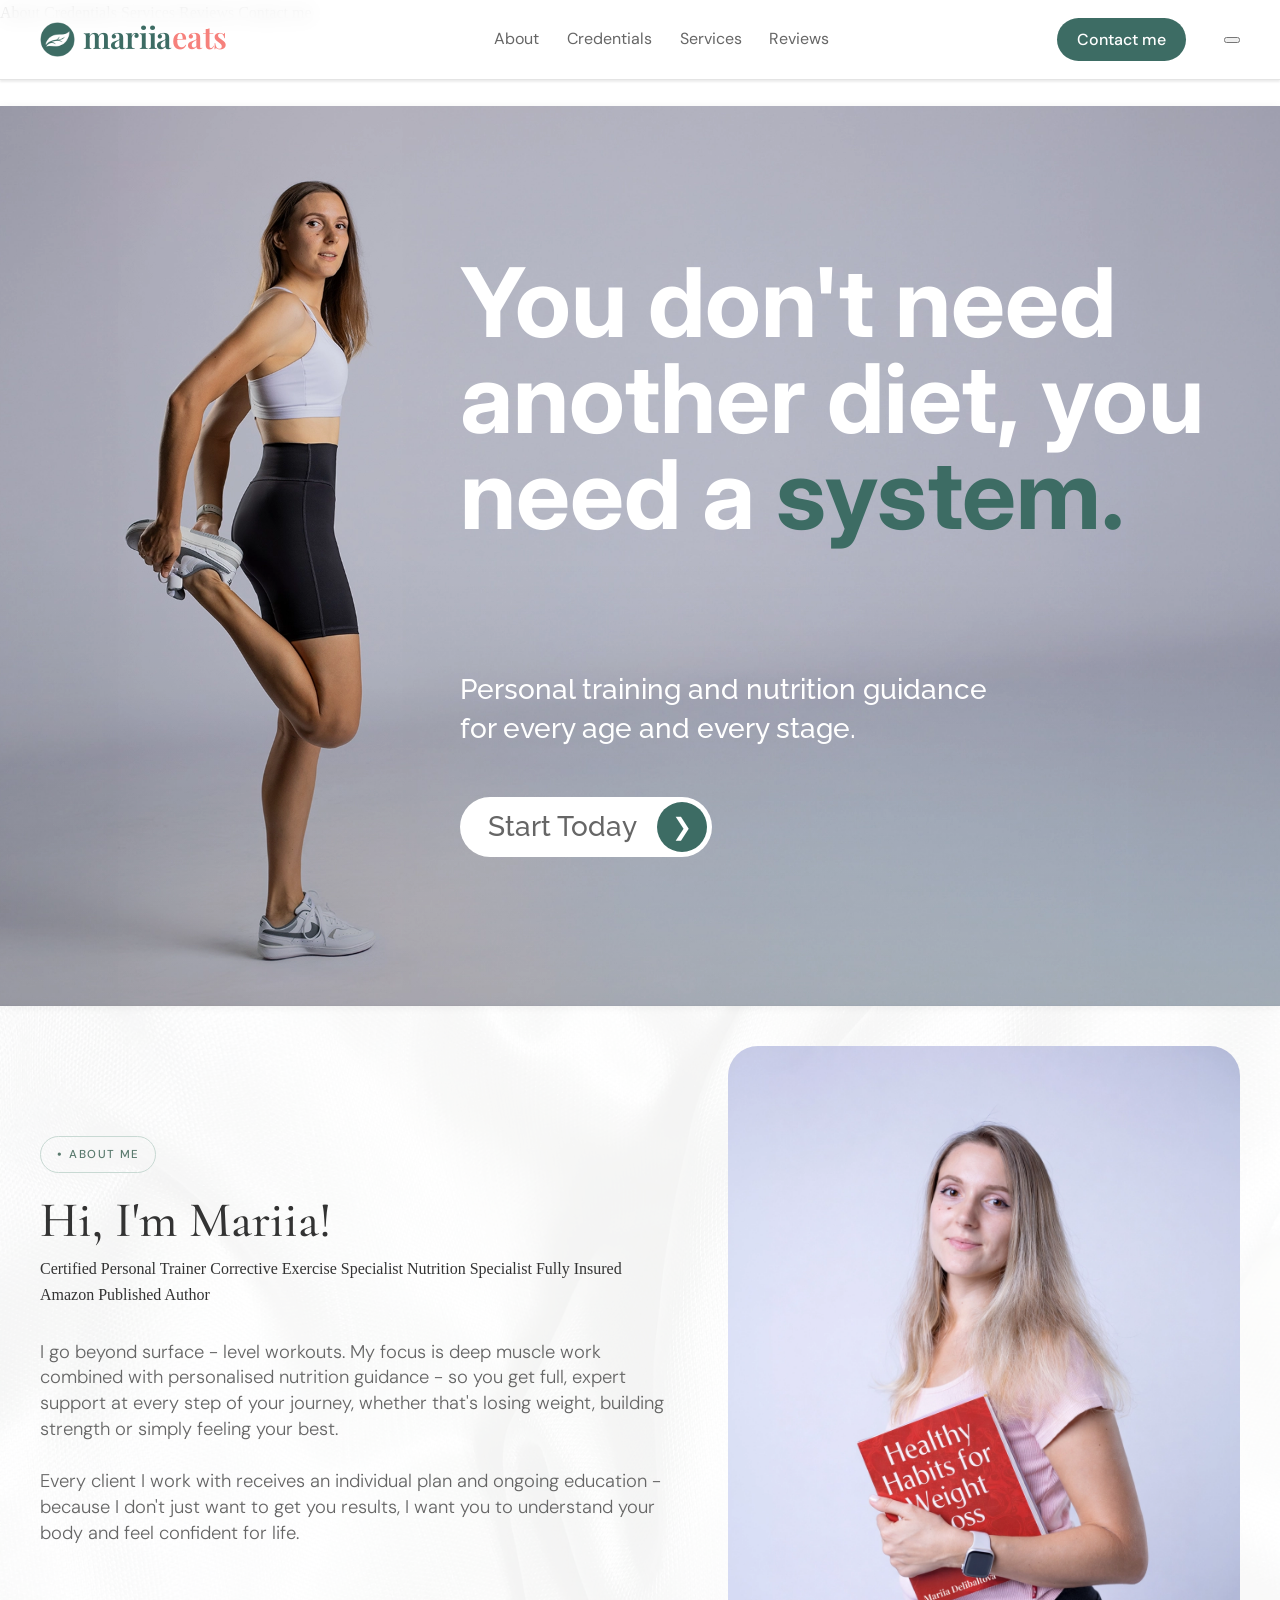
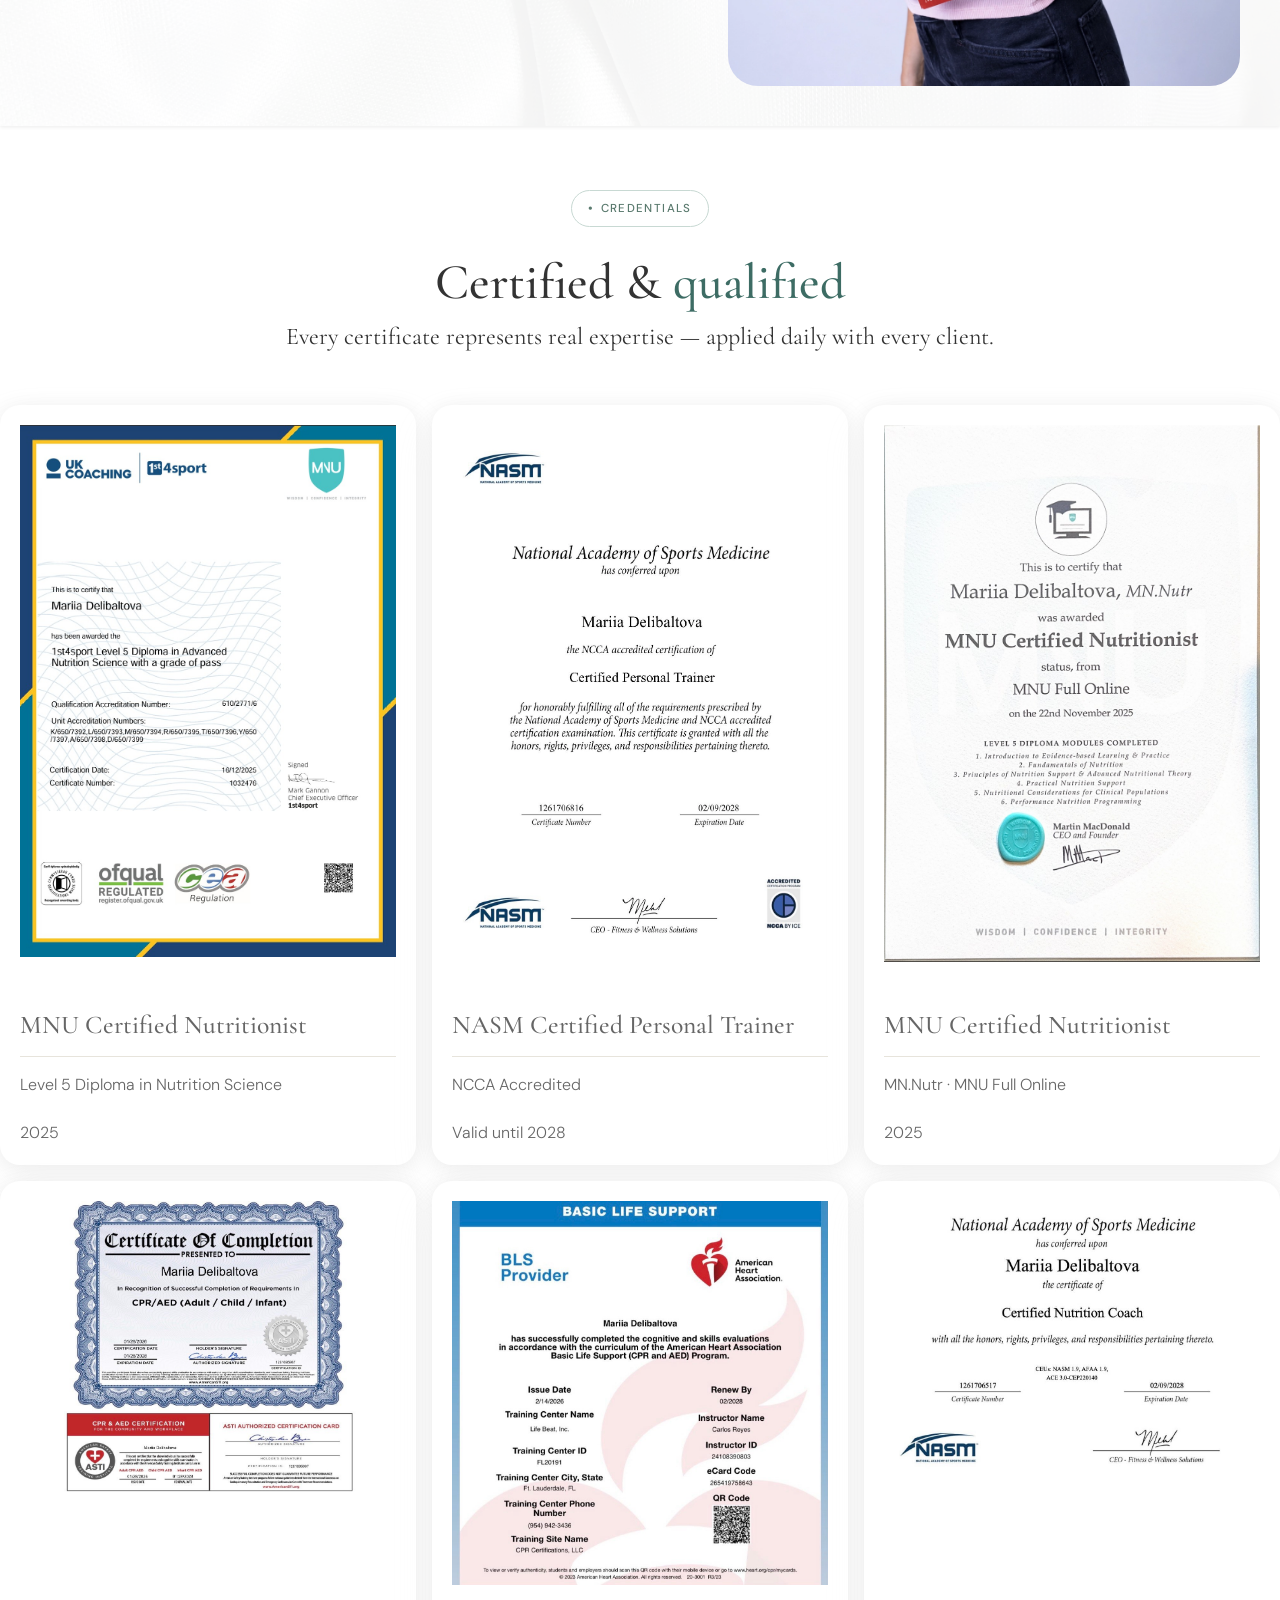
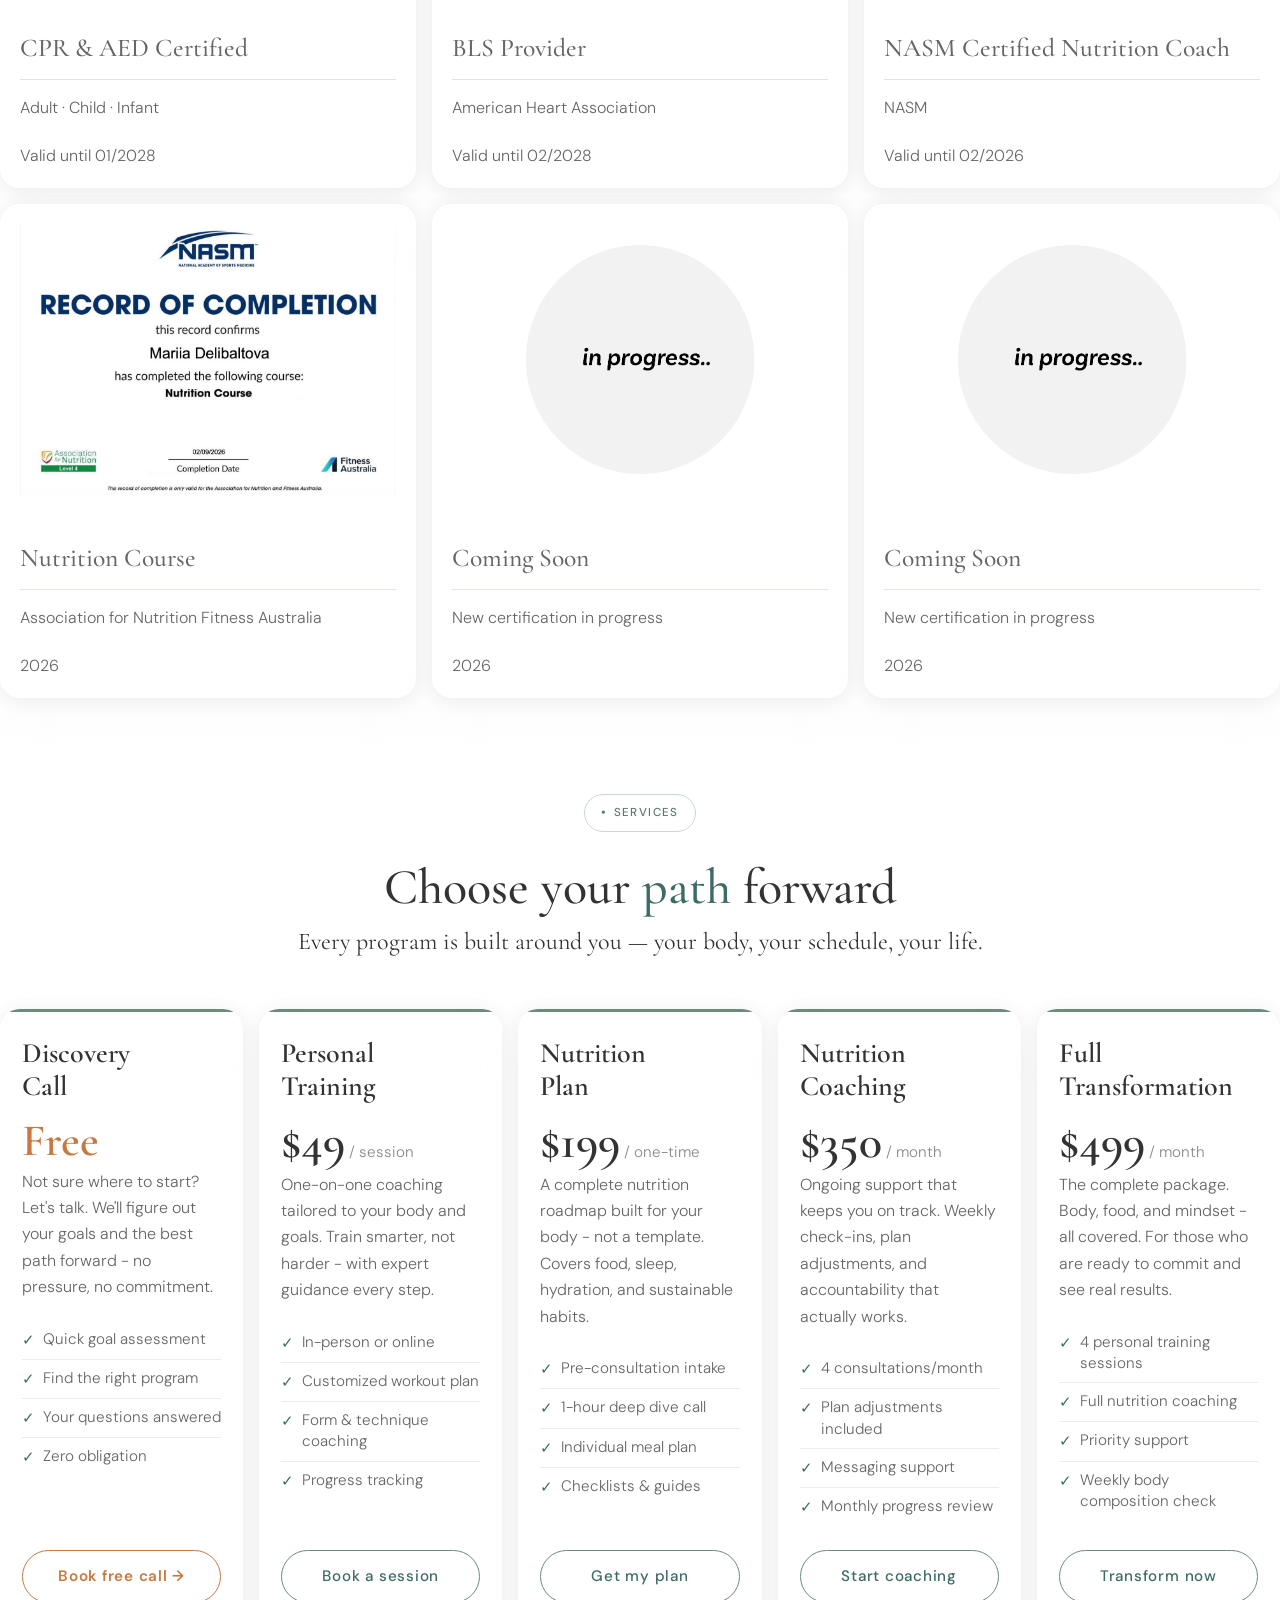
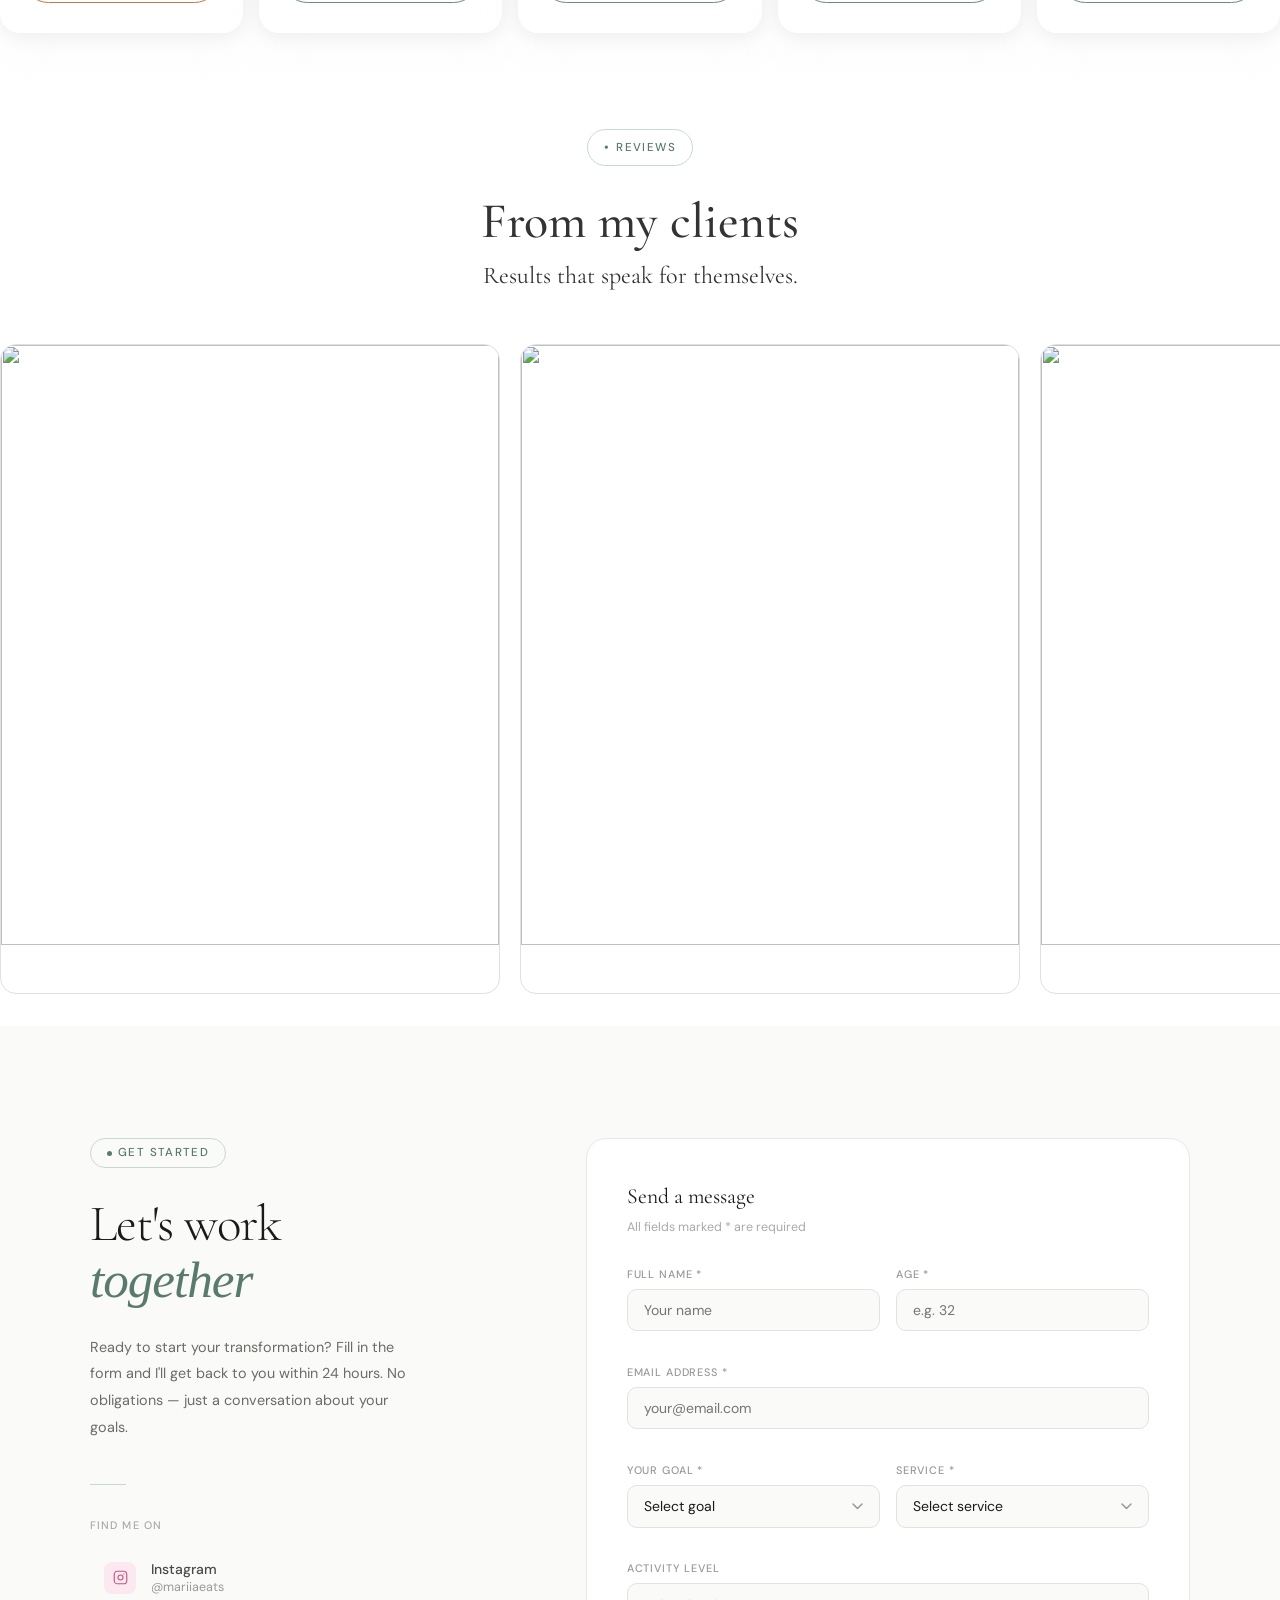
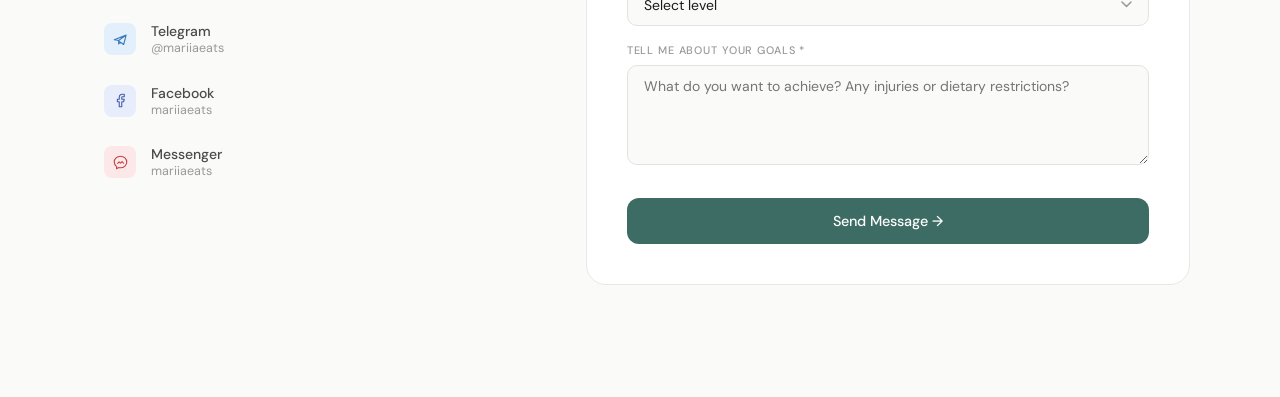
==== commit 1298377a: "Update index.html" ====
--- a/index.html
+++ b/index.html
@@ -12,7 +12,6 @@
   <link
     href="https://fonts.googleapis.com/css2?family=Cormorant+Garamond:ital,wght@0,300;0,400;1,300;1,400&family=DM+Sans:wght@300;400;500&display=swap"
     rel="stylesheet">
-  <link rel="stylesheet" href="css/contact-styles.css">
   <link
     href="https://fonts.googleapis.com/css2?family=DM+Sans:wght@100;200;300;400;500;600;700;800;900&family=Inter:wght@100;200;300;400;500;600;700;800;900&family=Outfit:wght@100;200;300;400;500;600;700;800;900&family=Nunito:wght@200;300;400;500;600;700;800;900&family=Poppins:wght@100;200;300;400;500;600;700;800;900&family=Raleway:wght@100;200;300;400;500;600;700;800;900&family=Montserrat:wght@100;200;300;400;500;600;700;800;900&family=Playfair+Display:ital,wght@0,400;0,500;0,600;0,700;0,800;0,900;1,400;1,500;1,600;1,700;1,800;1,900&family=Lora:ital,wght@0,400;0,500;0,600;0,700;1,400;1,500;1,600;1,700&family=Cormorant+Garamond:ital,wght@0,300;0,400;0,500;0,600;0,700;1,300;1,400;1,500;1,600;1,700&family=DM+Serif+Display:ital@0;1&family=Tangerine:wght@400;700&family=Great+Vibes&family=Dancing+Script:wght@400;500;600;700&display=swap"
     rel="stylesheet">
@@ -39,8 +38,49 @@
           </li>
         </ul>
         <a href="#contact" class="btn btn-primary nav-cta">Contact me</a>
+
+
+<!-- -------------------------------------------------------------------------------- -->
+<!-- -------------------------------------------------------------------------------- -->
+<!-- -------------------------------------------------------------------------------- -->
+<!-- -------------------------------------------------------------------------------- -->
+        
+<button
+  class="mobile-menu-toggle"
+  type="button"
+  aria-label="Open navigation menu"
+  aria-controls="mobile-menu"
+  aria-expanded="false"
+>
+  <span class="mobile-menu-line" aria-hidden="true"></span>
+  <span class="mobile-menu-line" aria-hidden="true"></span>
+</button>
+
+
       </div>
     </nav>
+
+    <div class="mobile-menu" id="mobile-menu" aria-hidden="true">
+  <nav class="mobile-menu__panel" aria-label="Mobile navigation">
+    <a href="#about" class="mobile-menu__link">About</a>
+    <a href="#certificates" class="mobile-menu__link">Credentials</a>
+    <a href="#services" class="mobile-menu__link">Services</a>
+    <a href="#reviews" class="mobile-menu__link">Reviews</a>
+    <a href="#contact" class="mobile-menu__link">Contact me</a>
+  </nav>
+</div>
+
+
+
+
+<!-- -------------------------------------------------------------------------------- -->
+<!-- -------------------------------------------------------------------------------- -->
+<!-- -------------------------------------------------------------------------------- -->
+<!-- -------------------------------------------------------------------------------- -->
+        
+
+
+
     <section id="hero">
       <div id="hero-container">
         <div class="hero-left"></div>
@@ -69,9 +109,16 @@
       <div class="ce-tag2"><span class="ce-dot">•</span>About me</div>
           <p class="text4_3">Hi, I'm Mariia!</p>
           <div class="about-credentials">
-            <p class="credential-item">Certified Personal Trainer</p>
-            <p class="credential-item">Corrective Exercise Specialist</p>
-            <p class="credential-item">Nutrition Expert</p>
+
+           <div class="credential-tags">
+  <span class="credential-tag">Certified Personal Trainer</span>
+  <span class="credential-tag">Corrective Exercise Specialist</span>
+  <span class="credential-tag">Nutrition Specialist</span>
+  <span class="credential-tag">Fully Insured</span>
+  <span class="credential-tag">Amazon Published Author</span>
+</div>
+            <!-- <p class="credential-item">• Corrective Exercise Specialist</p>
+            <p class="credential-item">• Nutrition Expert</p> -->
           </div>
           <p class="text4_1">I go beyond surface - level workouts. My focus is deep muscle work combined with
             personalised nutrition guidance - so you get full, expert support at every step of your journey, whether
@@ -175,6 +222,7 @@
         </div>
     </section>
     <section id="services">
+        <div id="services-container">
       <div class="ce-tag1"><span class="ce-dot">•</span>Services</div>
  <p class="text4_3">Choose your <span class="text4_3A">path</span> forward</p>
       <p class="text4_33">Every program is built around you — your body, your schedule, your life.</p>
@@ -182,7 +230,9 @@
       <div class="services__grid">
         <!-- Discovery Call (Free) -->
         <div class="service-card service-card--free">
-          <div class="service-card__name">Discovery<br>Call</div>
+<div class="service-card__name">
+  Discovery<span class="desktop-break"><br></span> Call
+</div>
           <div class="service-card__price-block">
             <span class="service-card__price-amount" style="color: var(--amber); font-size: 45px;">Free</span>
           </div>
@@ -202,7 +252,10 @@
 
         <!-- Personal Training -->
         <div class="service-card">
-          <div class="service-card__name">Personal<br>Training</div>
+
+<div class="service-card__name">
+  Personal<span class="desktop-break"><br></span> Training
+</div>
           <div class="service-card__price-block">
             <span class="service-card__price-amount">$49</span>
             <span class="service-card__price-period">/ session</span>
@@ -222,7 +275,11 @@
 
         <!-- Nutrition Plan -->
         <div class="service-card">
-          <div class="service-card__name">Nutrition<br>Plan</div>
+          <div class="service-card__name">
+  Nutrition<span class="desktop-break"><br></span> Plan
+</div>
+
+
           <div class="service-card__price-block">
             <span class="service-card__price-amount">$199</span>
             <span class="service-card__price-period">/ one-time</span>
@@ -243,7 +300,12 @@
 
         <!-- Nutrition Coaching (Featured) -->
         <div class="service-card service-card--featured">
-          <div class="service-card__name">Nutrition<br>Coaching</div>
+
+          <div class="service-card__name">
+  Nutrition<span class="desktop-break"><br></span> Coaching
+</div>
+
+
           <div class="service-card__price-block">
             <span class="service-card__price-amount">$350</span>
             <span class="service-card__price-period">/ month</span>
@@ -264,7 +326,15 @@
 
         <!-- Full Transformation -->
         <div class="service-card service-card--premium">
-          <div class="service-card__name">Full<br>Transformation</div>
+
+
+
+          <div class="service-card__name">
+  Full<span class="desktop-break"><br></span> Transformation
+</div>
+
+
+
           <div class="service-card__price-block">
             <span class="service-card__price-amount">$499</span>
             <span class="service-card__price-period">/ month</span>
@@ -283,6 +353,7 @@
           <a href="#contact" class="service-card__cta">Transform now</a>
         </div>
       </div>
+      </div>
     </section>
     <section id="reviews">
 
@@ -292,206 +363,26 @@
       <p class="text4_33">Results that speak for themselves.</p>
 
 
-
-
       <div class="reviews__viewport">
         <div class="reviews__track">
-          <article class="review-card">
-            <div class="review-card__body">
-              <div class="review-card__top">
-                <div>
-                  <p class="review-card__name">Sarah M.</p>
-                  <p class="review-card__date">2 weeks ago</p>
-                </div>
-                <img src="images/google-icon.png" alt="Google" class="review-card__source">
-              </div>
-              <p class="review-card__stars">★★★★★</p>
-              <p class="review-card__text">Working with Mariia was a turning point for me. She helped me understand what
-                works specifically for my body.</p>
-            </div>
-            <img src="images/ALINA.webp" alt="Sarah M." class="review-card__photo">
-          </article>
-
-          <article class="review-card">
-            <div class="review-card__body">
-              <div class="review-card__top">
-                <div>
-                  <p class="review-card__name">Anna K.</p>
-                  <p class="review-card__date">1 month ago</p>
-                </div>
-                <img src="images/google-icon.png" alt="Google" class="review-card__source">
-              </div>
-              <p class="review-card__stars">★★★★★</p>
-              <p class="review-card__text">I finally understand nutrition and don't feel guilty about food anymore. Life
-                changing experience.</p>
-            </div>
-            <img src="images/ALINA.webp" alt="Anna K." class="review-card__photo">
-          </article>
-
-          <article class="review-card">
-            <div class="review-card__body">
-              <div class="review-card__top">
-                <div>
-                  <p class="review-card__name">Jessica R.</p>
-                  <p class="review-card__date">1 month ago</p>
-                </div>
-                <img src="images/google-icon.png" alt="Google" class="review-card__source">
-              </div>
-              <p class="review-card__stars">★★★★★</p>
-              <p class="review-card__text">Lost 15 lbs in 2 months without feeling deprived. Mariia's plan fits my busy
-                lifestyle perfectly.</p>
-            </div>
-            <img src="images/ALINA.webp" alt="Jessica R." class="review-card__photo">
-          </article>
-
-          <article class="review-card">
-            <div class="review-card__body">
-              <div class="review-card__top">
-                <div>
-                  <p class="review-card__name">Michael T.</p>
-                  <p class="review-card__date">2 months ago</p>
-                </div>
-                <img src="images/google-icon.png" alt="Google" class="review-card__source">
-              </div>
-              <p class="review-card__stars">★★★★★</p>
-              <p class="review-card__text">Her approach is scientific and practical. Results speak for themselves.
-                Highly recommend.</p>
-            </div>
-            <img src="images/ALINA.webp" alt="Michael T." class="review-card__photo">
-          </article>
-
-          <article class="review-card">
-            <div class="review-card__body">
-              <div class="review-card__top">
-                <div>
-                  <p class="review-card__name">Laura D.</p>
-                  <p class="review-card__date">3 months ago</p>
-                </div>
-                <img src="images/google-icon.png" alt="Google" class="review-card__source">
-              </div>
-              <p class="review-card__stars">★★★★★</p>
-              <p class="review-card__text">Best investment I've made in myself. Mariia genuinely cares about your
-                progress every step.</p>
-            </div>
-            <img src="images/ALINA.webp" alt="Laura D." class="review-card__photo">
-          </article>
-
-          <article class="review-card">
-            <div class="review-card__body">
-              <div class="review-card__top">
-                <div>
-                  <p class="review-card__name">Nina W.</p>
-                  <p class="review-card__date">3 months ago</p>
-                </div>
-                <img src="images/google-icon.png" alt="Google" class="review-card__source">
-              </div>
-              <p class="review-card__stars">★★★★★</p>
-              <p class="review-card__text">I came to Mariia after my second pregnancy. She was patient and created a
-                plan around my schedule.</p>
-            </div>
-            <img src="images/ALINA.webp" alt="Nina W." class="review-card__photo">
-          </article>
-
-          <article class="review-card">
-            <div class="review-card__body">
-              <div class="review-card__top">
-                <div>
-                  <p class="review-card__name">Kate B.</p>
-                  <p class="review-card__date">4 months ago</p>
-                </div>
-                <img src="images/google-icon.png" alt="Google" class="review-card__source">
-              </div>
-              <p class="review-card__stars">★★★★★</p>
-              <p class="review-card__text">Five stars isn't enough. Mariia transformed the way I think about food and
-                exercise completely.</p>
-            </div>
-            <img src="images/ALINA.webp" alt="Kate B." class="review-card__photo">
-          </article>
-
-          <article class="review-card">
-            <div class="review-card__body">
-              <div class="review-card__top">
-                <div>
-                  <p class="review-card__name">Rachel P.</p>
-                  <p class="review-card__date">4 months ago</p>
-                </div>
-                <img src="images/google-icon.png" alt="Google" class="review-card__source">
-              </div>
-              <p class="review-card__stars">★★★★★</p>
-              <p class="review-card__text">No restrictions, no guilt — just smart habits that actually stick.
-                Recommended to all my friends.</p>
-            </div>
-            <img src="images/ALINA.webp" alt="Rachel P." class="review-card__photo">
-          </article>
-
-          <!-- ————————————————————————
-           ДУБЛИ для бесшовной петли
-           aria-hidden скрывает от скринридеров
-           ———————————————————————— -->
-
-          <article class="review-card" aria-hidden="true">
-            <div class="review-card__body">
-              <div class="review-card__top">
-                <div>
-                  <p class="review-card__name">Sarah M.</p>
-                  <p class="review-card__date">2 weeks ago</p>
-                </div>
-                <img src="images/google-icon.png" alt="" class="review-card__source">
-              </div>
-              <p class="review-card__stars">★★★★★</p>
-              <p class="review-card__text">Working with Mariia was a turning point for me. She helped me understand what
-                works specifically for my body.</p>
-            </div>
-            <img src="images/ALINA.webp" alt="" class="review-card__photo">
-          </article>
-
-          <article class="review-card" aria-hidden="true">
-            <div class="review-card__body">
-              <div class="review-card__top">
-                <div>
-                  <p class="review-card__name">Anna K.</p>
-                  <p class="review-card__date">1 month ago</p>
-                </div>
-                <img src="images/google-icon.png" alt="" class="review-card__source">
-              </div>
-              <p class="review-card__stars">★★★★★</p>
-              <p class="review-card__text">I finally understand nutrition and don't feel guilty about food anymore. Life
-                changing experience.</p>
-            </div>
-            <img src="images/ALINA.webp" alt="" class="review-card__photo">
-          </article>
-
-          <article class="review-card" aria-hidden="true">
-            <div class="review-card__body">
-              <div class="review-card__top">
-                <div>
-                  <p class="review-card__name">Jessica R.</p>
-                  <p class="review-card__date">1 month ago</p>
-                </div>
-                <img src="images/google-icon.png" alt="" class="review-card__source">
-              </div>
-              <p class="review-card__stars">★★★★★</p>
-              <p class="review-card__text">Lost 15 lbs in 2 months without feeling deprived. Mariia's plan fits my busy
-                lifestyle perfectly.</p>
-            </div>
-            <img src="images/ALINA.webp" alt="" class="review-card__photo">
-          </article>
-
-          <article class="review-card" aria-hidden="true">
-            <div class="review-card__body">
-              <div class="review-card__top">
-                <div>
-                  <p class="review-card__name">Michael T.</p>
-                  <p class="review-card__date">2 months ago</p>
-                </div>
-                <img src="images/google-icon.png" alt="" class="review-card__source">
-              </div>
-              <p class="review-card__stars">★★★★★</p>
-              <p class="review-card__text">Her approach is scientific and practical. Results speak for themselves.
-                Highly recommend.</p>
-            </div>
-            <img src="images/ALINA.webp" alt="" class="review-card__photo">
-          </article>
+          
+<article class="review-card"><img src="images/reviews/1.jpg" alt="" class="review-card__photo"></article>
+<article class="review-card"><img src="images/reviews/2.jpg" alt="" class="review-card__photo"></article>
+<article class="review-card"><img src="images/reviews/3.jpg" alt="" class="review-card__photo"></article>
+<article class="review-card"><img src="images/reviews/4.jpg" alt="" class="review-card__photo"></article>
+<article class="review-card"><img src="images/reviews/5.jpg" alt="" class="review-card__photo"></article>
+<article class="review-card"><img src="images/reviews/6.jpg" alt="" class="review-card__photo"></article>
+<article class="review-card"><img src="images/reviews/7.jpg" alt="" class="review-card__photo"></article>
+<article class="review-card"><img src="images/reviews/8.jpg" alt="" class="review-card__photo"></article>
+<article class="review-card"><img src="images/reviews/9.jpg" alt="" class="review-card__photo"></article>
+<article class="review-card"><img src="images/reviews/10.jpg" alt="" class="review-card__photo"></article>
+<article class="review-card"><img src="images/reviews/11.jpg" alt="" class="review-card__photo"></article>
+<article class="review-card"><img src="images/reviews/12.jpg" alt="" class="review-card__photo"></article>
+<article class="review-card"><img src="images/reviews/13.jpg" alt="" class="review-card__photo"></article>
+<article class="review-card"><img src="images/reviews/14.jpg" alt="" class="review-card__photo"></article>
+<article class="review-card"><img src="images/reviews/15.jpg" alt="" class="review-card__photo"></article>
+<article class="review-card"><img src="images/reviews/16.jpg" alt="" class="review-card__photo"></article>
+<article class="review-card"><img src="images/reviews/17.jpg" alt="" class="review-card__photo"></article>
 
         </div><!-- /reviews__track -->
       </div><!-- /reviews__viewport -->
--- a/style.css
+++ b/style.css
@@ -1,551 +1,563 @@
 :root {
-    --clr-green: #3d6c64;
-    --clr-accent-lt: #6B8C7D;
-    --clr-accent-glow: rgba(74,99,88,0.12);
-    --clr-rose: #f6817c;
-    --clr-rose2: #f6807ca1;
-    --clr-muted: #666666;
-    --clr-text: #333333;
-    --clr-border: #E0E0DE;
-    --clr-bg: #fff;
-
-
-/* sans-serif — современные */
---font-display: 'Playfair Display', serif;
---font-dm-sans:    'DM Sans', sans-serif;
---font-inter:      'Inter', sans-serif;
---font-outfit:     'Outfit', sans-serif;
---font-nunito:     'Nunito', sans-serif;
---font-poppins:    'Poppins', sans-serif;
---font-raleway:    'Raleway', sans-serif;
---font-montserrat: 'Montserrat', sans-serif;
-
-/* serif — элегантные */
---font-playfair:   'Playfair Display', serif;
---font-lora:       'Lora', serif;
---font-cormorant:  'Cormorant Garamond', serif;
---font-dm-serif:   'DM Serif Display', serif;
-
-/* декоративные — для акцентов */
---font-tangerine:  'Tangerine', cursive;
---font-great-vibes:'Great Vibes', cursive;
---font-dancing:    'Dancing Script', cursive;
-
-    --radius: 30px;
-    --max-w: 1200px;
-    --gutter: clamp(1rem, 4vw, 2.5rem);
-    --ease: 250ms ease;
-    --nav-h: 80px;
-
-
-/* ---------SECTIONS--------------------------------------------------------------------- */
-/* ---------SECTIONS--------------------------------------------------------------------- */
-/* ---------SECTIONS--------------------------------------------------------------------- */
-
-
---sage: var(--clr-green);       
---sage-light: var(--clr-accent-glow);
---sage-mid: var(--clr-accent-lt); 
---ink: var(--clr-text);           
---ink-soft: var(--clr-muted);    
---white: var(--clr-bg);          
---cream: #FAF8F5;
---ink-muted: #8A8A8A;
---amber: #C87941;
---amber-light: #FFF6ED;
-
-
-
-
-/* ---------SECTIONS--------------------------------------------------------------------- */
-/* ---------SECTIONS--------------------------------------------------------------------- */
-/* ---------SECTIONS--------------------------------------------------------------------- */
-
+  --clr-green: #3d6c64;
+  --clr-accent-lt: #6B8C7D;
+  --clr-accent-glow: rgba(74, 99, 88, 0.12);
+  --clr-rose: #f6817c;
+  --clr-rose2: #f6807ca1;
+  --clr-muted: #666666;
+  --clr-text: #333333;
+  --clr-border: #E0E0DE;
+  --clr-bg: #fff;
+
+  /* sans-serif — современные */
+  --font-display: 'Playfair Display', serif;
+  --font-dm-sans: 'DM Sans', sans-serif;
+  --font-inter: 'Inter', sans-serif;
+  --font-outfit: 'Outfit', sans-serif;
+  --font-nunito: 'Nunito', sans-serif;
+  --font-poppins: 'Poppins', sans-serif;
+  --font-raleway: 'Raleway', sans-serif;
+  --font-montserrat: 'Montserrat', sans-serif;
+  --font-playfair: 'Playfair Display', serif;
+  --font-lora: 'Lora', serif;
+  --font-cormorant: 'Cormorant Garamond', serif;
+  --font-dm-serif: 'DM Serif Display', serif;
+  --font-tangerine: 'Tangerine', cursive;
+  --font-great-vibes: 'Great Vibes', cursive;
+  --font-dancing: 'Dancing Script', cursive;
+
+  --radius: 30px;
+  --max-w: 1500px;
+  --gutter: clamp(1rem, 4vw, 2.5rem);
+  --ease: 250ms ease;
+  --nav-h: 80px;
+
+  --sage: var(--clr-green);
+  --sage-light: var(--clr-accent-glow);
+  --sage-mid: var(--clr-accent-lt);
+  --ink: var(--clr-text);
+  --ink-soft: var(--clr-muted);
+  --white: var(--clr-bg);
+  --cream: #FAF8F5;
+  --ink-muted: #8A8A8A;
+  --amber: #C87941;
+  --amber-light: #FFF6ED;
 
 }
 
 .text1 {
-    font-family: var(--font-body);
-    font-size: clamp(0.75rem, 1.5vw, 0.875rem);
-    font-weight: 300;
-    line-height: 1.4;
-        color: #fff;
+  font-family: var(--font-body);
+  font-size: clamp(0.75rem, 1.5vw, 0.875rem);
+  font-weight: 300;
+  line-height: 1.4;
+  color: #fff;
 }
 
 .text2 {
-    font-family: var(--font-body);
-    font-size: clamp(0.875rem, 2vw, 1rem);
-    font-weight: 300;
-    line-height: 1.4;
-        color: #fff;
+  font-family: var(--font-body);
+  font-size: clamp(0.875rem, 2vw, 1rem);
+  font-weight: 300;
+  line-height: 1.4;
+  color: #fff;
 }
 
 .text3 {
-    font-family: var(--font-body);
-    font-size: clamp(1rem, 2.5vw, 1.25rem);
-    font-weight: 400;
-    line-height: 1.6;
-        color: #fff;
+  font-family: var(--font-body);
+  font-size: clamp(1rem, 2.5vw, 1.25rem);
+  font-weight: 400;
+  line-height: 1.6;
+  color: #fff;
 }
 
 .text4 {
-    font-family: var(--font-raleway);
-    font-size: clamp(1.25rem, 3vw, 1.75rem);
-    font-weight: 500;
-    line-height: 1.4;
-        color: #fff;
+  font-family: var(--font-raleway);
+  font-size: clamp(1.25rem, 3vw, 1.75rem);
+  font-weight: 500;
+  line-height: 1.4;
+  color: #fff;
 }
 
 .text4_1 {
-    font-family: var(--font-raleway);
-    font-size: clamp(1.125rem, 1.5vw, 1.25rem);
-    font-weight: 400;
-    line-height: 1.4125;
-    color: #333333;
-    margin-bottom: 1rem;
+  /* font-family: var(--font-raleway); */
+  font-family: 'DM Sans', sans-serif;
+  font-size: 1.15rem;
+  font-weight: 300;
+  line-height: 1.41250;
+  color: #666666;
+  margin-bottom: 3rem;
 }
 
 .text4_2 {
-    font-family: var(--font-dm-sans);
-    font-size: clamp(3rem, 4vw, 3rem);
-    font-weight: 500;
-    line-height: 1.125;
-    color: #333333;
-    font-weight: 200;
-    color: var(--clr-text);
-    line-height: 1.1;
-    margin-top: 4rem;
-    margin-bottom: 2rem;
+  font-family: var(--font-dm-sans);
+  font-size: clamp(3rem, 4vw, 3rem);
+  font-weight: 500;
+  line-height: 1.125;
+  color: #666666;
+  font-weight: 200;
+  color: var(--clr-text);
+  line-height: 1.1;
+  margin-top: 4rem;
+  margin-bottom: 2rem;
+}
+
+.text4_3 {
+  font-family: 'Cormorant Garamond', serif;
+  font-size: clamp(34px, 4.5vw, 50px);
+  font-weight: 500;
+  color: var(--ink);
+  line-height: 1.1;
+  text-align: center;
+  margin-top: 0.25rem;
+  margin-bottom: 0.5rem;
+}
+
+.text4_3A {
+  font-family: 'Cormorant Garamond', serif;
+  font-size: clamp(34px, 4.5vw, 50px);
+  font-weight: 500;
+  color: var(--clr-green);
+  line-height: 1.1;
+  text-align: center;
+  margin-top: 4rem;
+  margin-bottom: 0.25rem;
+}
+
+.text4_33 {
+  font-family: 'Cormorant Garamond', serif;
+  font-size: clamp(1.25rem, 2.5vw, 1.5rem);
+  font-weight: 400;
+  line-height: 1.6;
+  color: var(--ink);
+  text-align: center;
+  margin-bottom: 3rem;
+}
+
+.credential-item {
+  display: flex;
+  align-items: center;
+  gap: 10px;
+  font-family: 'DM Sans', sans-serif;
+  font-size: 1.15rem;
+  font-weight: 300;
+  line-height: 0.1;
+  color: #666666;
+  margin-bottom: 1rem;
+  margin-top: 1rem;
 }
 
 .text5 {
-    font-family: var(--font-body);
-    font-size: clamp(1.75rem, 4vw, 2.5rem);
-    font-weight: 600;
-    line-height: 1.2;
-        color: #fff;
+  font-family: var(--font-body);
+  font-size: clamp(1.75rem, 4vw, 2.5rem);
+  font-weight: 600;
+  line-height: 1.2;
+  color: #fff;
 }
 
 .text6 {
-    font-family: var(--font-body);
-    font-size: clamp(2.5rem, 6vw, 4rem);
-    font-weight: 700;
-    line-height: 1.0;
-        color: #fff;
+  font-family: var(--font-body);
+  font-size: clamp(2.5rem, 6vw, 4rem);
+  font-weight: 700;
+  line-height: 1.0;
+  color: #fff;
 }
 
 .text7 {
-    font-family: var(--font-inter);
-    font-size: clamp(3rem, 8vw, 6rem);
-    font-weight: 700;
-    line-height: 1.0;
-        color: #fff;
+  font-family: var(--font-inter);
+  font-size: clamp(3rem, 8vw, 6rem);
+  font-weight: 700;
+  line-height: 1.0;
+  color: #fff;
 }
 
 .fade-in {
-    opacity: 0;
-    animation: fadeInLeft 1.5s ease forwards;
-}
-
-
-
-/* ------------------------------------------------------------------------
-SERVICES */
-
-
-
-/* ------------------------------------------------------------------------
-SERVICES */
+  opacity: 0;
+  animation: fadeInLeft 1.5s ease forwards;
+}
 
 *,
 *::before,
 *::after {
-    box-sizing: border-box;
-    margin: 0;
+  box-sizing: border-box;
+  margin: 0;
 }
 
 html {
-    scroll-behavior: smooth;
+  scroll-behavior: smooth;
 }
 
 body {
-    background: var(--clr-bg);
-    color: var(--clr-text);
-    font-family: var(--font-body);
-    font-size: 1rem;
-    line-height: 1.6;
-    overflow-x: hidden;
-    -webkit-font-smoothing: antialiased;
+  background: var(--clr-bg);
+  color: var(--clr-text);
+  font-family: var(--font-body);
+  font-size: 1rem;
+  line-height: 1.6;
+  overflow-x: hidden;
+  -webkit-font-smoothing: antialiased;
 }
 
 a {
-    color: inherit;
-    text-decoration: none;
+  color: inherit;
+  text-decoration: none;
 }
 
 ul {
-    list-style: none;
-}
-
-.word, .fade-in {
-    animation-play-state: paused;
+  list-style: none;
+}
+
+.word,
+.fade-in {
+  animation-play-state: paused;
 }
 
 body.fonts-loaded .word,
 body.fonts-loaded .fade-in {
-    animation-play-state: running;
-}
-
-/* ══ 4. NAVBAR ══════════════════════════════════════════════════════════════════════════════════════════════ */
-/* ══ 4. NAVBAR ══════════════════════════════════════════════════════════════════════════════════════════════ */
-/* ══ 4. NAVBAR ══════════════════════════════════════════════════════════════════════════════════════════════ */
-/* ══ 4. NAVBAR ══════════════════════════════════════════════════════════════════════════════════════════════ */
-/* ══ 4. NAVBAR ══════════════════════════════════════════════════════════════════════════════════════════════ */
-/* ══ 4. NAVBAR ══════════════════════════════════════════════════════════════════════════════════════════════ */
-
+  animation-play-state: running;
+}
+
+/* #region Navbar */
 
 #navbar {
-    top: env(safe-area-inset-top);
-    position: fixed;
-    inset: 0 0 auto 0;
-    z-index: 1000;
-    height: calc(var(--nav-h) + env(safe-area-inset-top));
-    padding-top: env(safe-area-inset-top);
-    border-bottom: 1px solid #85858538;
-    backdrop-filter: blur(10px);
-    background-color: rgba(255, 255, 255, 0.815);
-    box-shadow: 0 2px 2px rgba(0, 0, 0, 0.08);
+  top: env(safe-area-inset-top);
+  position: fixed;
+  inset: 0 0 auto 0;
+  z-index: 1000;
+  height: calc(var(--nav-h) + env(safe-area-inset-top));
+  padding-top: env(safe-area-inset-top);
+  border-bottom: 1px solid #85858538;
+  backdrop-filter: blur(10px);
+  background-color: rgba(255, 255, 255, 0.815);
+  box-shadow: 0 2px 2px rgba(0, 0, 0, 0.08);
 }
 
 
 .nav-container {
-    width: min(var(--max-w));
-    margin-inline: auto;
-    padding-inline: var(--gutter);
-    height: 100%;
-    display: flex;
-    align-items: center;
-    gap: 2rem;
+  width: min(var(--max-w), 100%);
+  margin-inline: auto;
+  padding-inline: var(--gutter);
+  height: 100%;
+  display: flex;
+  align-items: center;
+  justify-content: space-between;
+  gap: clamp(16px, 3vw, 40px);
 }
 
 .logo {
-    display: flex;
-    align-items: center;
-    gap: 0.5rem;
-    flex-shrink: 0;
+  display: flex;
+  align-items: center;
+  gap: 0.5rem;
+  flex-shrink: 0;
 }
 
 .logo-icon {
-    height: 35px;
-    width: 35px;
-    border-radius: 50%;
-    object-fit: cover;
-    flex-shrink: 0;
+  height: 35px;
+  width: 35px;
+  border-radius: 50%;
+  object-fit: cover;
+  flex-shrink: 0;
 }
 
 .logo-text {
-    font-family: var(--font-display);
-    font-size: 1.9rem;
-    font-weight: 600;
-    letter-spacing: -0.01em;
-    line-height: 1;
-    margin-top: -4px;
+  font-family: var(--font-display);
+  font-size: 1.9rem;
+  font-weight: 600;
+  letter-spacing: -0.01em;
+  line-height: 1;
+  margin-top: -4px;
 }
 
 .logo-mariia {
-    color: var(--clr-green);
+  color: var(--clr-green);
 }
 
 .logo-eats {
-    color: var(--clr-rose);
+  color: var(--clr-rose);
 }
 
 .nav-links {
-    display: flex;
-    font-family: var(--font-dm-sans);
-    font-size: 16px;
-    color: var(--clr-muted);
-    gap: 0.125rem;
-    flex: 1;
-    justify-content: center;
+  display: flex;
+  font-family: var(--font-dm-sans);
+  font-size: 16px;
+  color: var(--clr-muted);
+  gap: 0.125rem;
+  flex: 1;
+  justify-content: center;
 }
 
 .nav-links a {
-    padding: 0.4rem 0.8rem;
-    /* border-radius: var(--radius); */
-    white-space: nowrap;
-    transition: color var(--ease), background var(--ease);
+  padding: 0.4rem 0.8rem;
+  /* border-radius: var(--radius); */
+  white-space: nowrap;
+  transition: color var(--ease), background var(--ease);
 }
 
 .nav-links a:hover {
-    /* color: var(--clr-green);
+  /* color: var(--clr-green);
     background: rgba(0,0,0,0.04); */
-    color: var(--clr-rose2);
+  color: var(--clr-rose2);
 }
 
 .nav-cta {
-    flex-shrink: 0;
+  flex-shrink: 0;
 }
 
 .btn {
-    display: inline-flex;
-    align-items: center;
-    padding: 0.575rem 1.25rem;
-    border-radius: var(--radius);
-    font-family: var(--font-dm-sans);
-    font-size: 16px;
-    font-weight: 500;
+  display: inline-flex;
+  align-items: center;
+  padding: 0.575rem 1.25rem;
+  border-radius: var(--radius);
+  font-family: var(--font-dm-sans);
+  font-size: 16px;
+  font-weight: 500;
 }
 
 .btn-start {
-    will-change: filter, transform, opacity;
+  will-change: filter, transform, opacity;
 }
 
 .btn-primary {
-    background: var(--clr-green);
-    color: #fff;
-    border-color: var(--clr-green);
-    transition: color var(--ease), background var(--ease);
+  background: var(--clr-green);
+  color: #fff;
+  border-color: var(--clr-green);
+  transition: color var(--ease), background var(--ease);
 }
 
 .btn-primary:hover {
-    background: var(--clr-rose2);
-}
-
-/* ══ 5. HERO ══════════════════════════════════════════════════════════════════════════════════════════════ */
-/* ══ 5. HERO ══════════════════════════════════════════════════════════════════════════════════════════════ */
-/* ══ 4. HERO ══════════════════════════════════════════════════════════════════════════════════════════════ */
-/* ══ 4. HERO ══════════════════════════════════════════════════════════════════════════════════════════════ */
-/* ══ 4. HERO ══════════════════════════════════════════════════════════════════════════════════════════════ */
-/* ══ 4. HERO ══════════════════════════════════════════════════════════════════════════════════════════════ */
-
+  background: var(--clr-rose2);
+}
+
+#about,
+#certificates,
+#services,
+#reviews,
+#contact {
+  scroll-margin-top: var(--nav-h);
+}
+
+/* #endregion */
+
+/* #region Hero */
 #hero {
-    margin-top: calc(var(--nav-h) + env(safe-area-inset-top));
-    position: relative;
-    display: flex;
-    align-items: center;    /* по центру по вертикали */
-    min-height: 900px;
-    margin-top: var(--nav-h);
-    background-image: url('images/hero9.webp');
-    background-repeat: no-repeat;
-    background-position: calc(50% - -50px) calc(50% - 75px);
-    background-size: 3000px auto;
-    box-shadow: 0 1px 10px rgba(0, 0, 0, 0.05);
-    overflow: hidden;
+  margin-top: calc(var(--nav-h) + env(safe-area-inset-top));
+  position: relative;
+  display: flex;
+  align-items: center;
+  /* по центру по вертикали */
+  min-height: 900px;
+  margin-top: var(--nav-h);
+  background-image: url('images/hero9.webp');
+  background-repeat: no-repeat;
+  background-position: calc(50% - -50px) calc(50% - 75px);
+  background-size: 3000px auto;
+  box-shadow: 0 1px 10px rgba(0, 0, 0, 0.05);
+  overflow: hidden;
 }
 
 #hero::after {
-    content: '';
-    position: absolute;
-    left: 0;
-    right: 0;
-    bottom: 0;
-    height: 50%;
-    background: linear-gradient(to bottom, transparent, rgba(0,0,0,0.124));
-    z-index: 0;
-    pointer-events: none;
+  content: '';
+  position: absolute;
+  left: 0;
+  right: 0;
+  bottom: 0;
+  height: 50%;
+  background: linear-gradient(to bottom, transparent, rgba(0, 0, 0, 0.124));
+  z-index: 0;
+  pointer-events: none;
 }
 
 
 #hero-container {
-    position: relative;
-    max-width: var(--max-w);
-    width: 100%;
-    margin-inline: auto;
-    padding: var(--gutter);
-    display: grid;
-    grid-template-columns: 35% 65%;
-    align-items: center;
-    z-index: 1;
+  position: relative;
+  max-width: var(--max-w);
+  width: 100%;
+  margin-inline: auto;
+  padding: var(--gutter);
+  display: grid;
+  grid-template-columns: 35% 65%;
+  align-items: center;
+  z-index: 1;
 }
 
 .hero-right {
-    display: flex;
-    flex-direction: column;
-    gap: 2rem;
+  display: flex;
+  flex-direction: column;
+  gap: 2rem;
 }
 
 .accent-word {
-    color: var(--clr-green);
+  color: var(--clr-green);
 }
 
 .hero-right p {
-margin-top: 6rem;
-margin-bottom: 1rem;
+  margin-top: 6rem;
+  margin-bottom: 1rem;
 }
 
 .btn-start {
-    display: inline-flex;
-    align-items: center;
-    width: fit-content;
-    gap: 0.75rem;
-    padding: 0.3215rem 0.3215rem 0.3215rem 1.75rem;
-    border-radius: 50px;
-    background: white;
-    font-family: var(--font-raleway);
-    font-size: 1.750rem;
-    font-weight: 500;
-    color: var(--clr-muted);
-    text-decoration: none;
-    cursor: pointer;
-    transition: opacity 0.8s ease, transform 0.8s ease, background 0.3s ease;
-    transition-delay: 0.4s;
+  display: inline-flex;
+  align-items: center;
+  width: fit-content;
+  gap: 1.25rem;
+  padding: 0.3215rem 0.3215rem 0.3215rem 1.75rem;
+  border-radius: 50px;
+  background: white;
+  font-family: var(--font-raleway);
+  font-size: 1.750rem;
+  font-weight: 500;
+  color: var(--clr-muted);
+  text-decoration: none;
+  cursor: pointer;
+  transition: opacity 0.8s ease, transform 0.8s ease, background 0.3s ease;
+  transition-delay: 0.4s;
 }
 
 .btn-start:hover .btn-start-icon {
-    background: var(--clr-rose2);
+  background: var(--clr-rose2);
 }
 
 .btn-start-icon {
-    display: flex;
-    align-items: center;
-    justify-content: center;
-    width: 42px;
-    height: 42px;
-    border-radius: 50%;
-    background: var(--clr-green);
-    color: #fff;
-    font-size: 1.5rem;
-    transition: background 0.3s ease;
+  display: flex;
+  align-items: center;
+  justify-content: center;
+  width: 50px;
+  height: 50px;
+  border-radius: 50%;
+  background: var(--clr-green);
+  color: #fff;
+  font-size: 1.5rem;
+  transition: background 0.3s ease;
 }
 
 
 /* ===== HERO H1 WORD ANIMATION ===== */
 
 .word {
-    display: inline-block;
-    opacity: 0;
-    animation: fadeInLeft 1.055s ease forwards;
-}
-
-/* ══ 5. ABOUT ME ══════════════════════════════════════════════════════════════════════════════════════════════ */
-/* ══ 5. ABOUT ME ══════════════════════════════════════════════════════════════════════════════════════════════ */
-/* ══ 4. ABOUT ME ══════════════════════════════════════════════════════════════════════════════════════════════ */
-/* ══ 4. ABOUT ME ══════════════════════════════════════════════════════════════════════════════════════════════ */
-/* ══ 4. ABOUT ME ══════════════════════════════════════════════════════════════════════════════════════════════ */
-/* ══ 4. ABOUT ME ══════════════════════════════════════════════════════════════════════════════════════════════ */
+  display: inline-block;
+  opacity: 0;
+  animation: fadeInLeft 1.055s ease forwards;
+}
+
+/* #endregion */
+
+/* #region About */
 
 #about {
-    position: relative;
-    min-height: 700px;
-    display: flex;
-    align-items: center;
-    box-shadow: 0 1px 4px rgba(0, 0, 0, 0.08);
+  position: relative;
+  min-height: 700px;
+  display: flex;
+  align-items: center;
+  box-shadow: 0 1px 4px rgba(0, 0, 0, 0.08);
 }
 
 #about-container {
-    position: relative;
-    z-index: 1;
-    max-width: var(--max-w);
-    width: 100%;
-    margin-inline: auto;
-    padding: var(--gutter);
-    display: grid;
-    grid-template-columns: auto 1fr;
-    gap: 4rem; 
-    align-items: center;
+  position: relative;
+  z-index: 1;
+  max-width: var(--max-w);
+  width: 100%;
+  margin-inline: auto;
+  padding: var(--gutter);
+  display: grid;
+  grid-template-columns: auto 1fr;
+  gap: 4rem;
+  align-items: center;
 }
 
 #about::before {
-    content: '';
-    position: absolute;
-    inset: 0;
-    background-image: url('images/bcgrnd.avif');
-    background-repeat: no-repeat;
-    background-size: cover;
-    background-position: center;
-    opacity: 0.1;
-    z-index: 0;
+  content: '';
+  position: absolute;
+  inset: 0;
+  background-image: url('images/bcgrnd.avif');
+  background-repeat: no-repeat;
+  background-size: cover;
+  background-position: center;
+  opacity: 0.1;
+  z-index: 0;
 }
 
 .about-left {
-    display: flex;
-    flex-direction: column;
-    align-items: flex-start; 
+  display: flex;
+  flex-direction: column;
+  align-items: flex-start;
 }
 
 .tag {
-    display: inline-flex;
-    align-items: center;
-    gap: 0.5rem;
-    padding: 0.4rem 1.5rem;
-    border-radius: 50px;
-    border: 1px solid #42424233;
-    background: white;
-    font-family: var(--font-raleway);
-    font-size: 1.125rem;
-    font-weight: 500;
-    color: var(--clr-text);
-    box-shadow: 3px 3px 10px rgba(0, 0, 0, 0.05);
+  display: inline-flex;
+  align-items: center;
+  gap: 0.5rem;
+  padding: 0.4rem 1.5rem;
+  border-radius: 50px;
+  border: 1px solid #42424233;
+  background: white;
+  font-family: var(--font-raleway);
+  font-size: 1.125rem;
+  font-weight: 500;
+  color: var(--clr-text);
+  box-shadow: 3px 3px 10px rgba(0, 0, 0, 0.05);
 }
 
 .tag-dot {
-    width: 8px;
-    height: 8px;
-    border-radius: 50%;
-    background: var(--clr-rose);
-    flex-shrink: 0;
+  width: 8px;
+  height: 8px;
+  border-radius: 50%;
+  background: var(--clr-rose);
+  flex-shrink: 0;
 }
 
 .about-credentials {
-    display: flex;
-    flex-direction: column;
-    gap: 4px;
-    margin-bottom: 2rem;
-}
-
-.credential-item {
-    display: flex;
-    align-items: center;
-    gap: 10px;
-    font-family: var(--font-raleway);
-    font-size: clamp(1.125rem, 1.5vw, 1.25rem);
-    font-weight: 400; 
-    color: #333333;
-    line-height: 1.4125;
+  display: flex;
+  flex-direction: column;
+  gap: 4px;
+  margin-bottom: 2rem;
 }
 
 .credential-item::before {
-    content: '';
-    display: inline-block;
-    width: 12px;       /* ← длина штриха */
-    height: 2px;       /* ← толщина штриха */
-    background: var(--clr-rose);  /* ← цвет штриха */
-    flex-shrink: 0;
+  content: '';
+  display: inline-block;
+  width: 12px;
+  /* ← длина штриха */
+  height: 2px;
+  /* ← толщина штриха */
+  background: #666666;
+  /* ← цвет штриха */
+  flex-shrink: 0;
 }
 
 .about-photo {
-    width: clamp(280px, 40vw, 600px);
-    height: 100%;
-    border-radius: var(--radius);
-    object-fit: cover;
-    display: block;
-}
-
-
-
-/* ══ 6. SERVICES ══════════════════════════════════════════════════════════════════════════════════════════════ */
-/* ══ 6. SERVICES ══════════════════════════════════════════════════════════════════════════════════════════════ */
-/* ══ 6. SERVICES ══════════════════════════════════════════════════════════════════════════════════════════════ */
-/* ══ 6. SERVICES ══════════════════════════════════════════════════════════════════════════════════════════════ */
-/* ══ 6. SERVICES ══════════════════════════════════════════════════════════════════════════════════════════════ */
-/* ══ 6. SERVICES ══════════════════════════════════════════════════════════════════════════════════════════════ */
-
-
-.services {
-  max-width: 1500px;
+  width: clamp(280px, 40vw, 600px);
+  height: 100%;
+  border-radius: var(--radius);
+  object-fit: cover;
+  display: block;
+}
+
+.ce-tag2 {
+  display: flex;
+  align-items: center;
+  width: fit-content;
+  justify-content: center;
+  gap: 6px;
+  font-family: 'DM Sans', system-ui, sans-serif;
+  font-size: 0.72rem;
+  font-weight: 500;
+  letter-spacing: 0.12em;
+  text-transform: uppercase;
+  color: #5a7a6e;
+  border: 1px solid #c8d9d3;
+  border-radius: 999px;
+  padding: 0.75rem 1rem;
+  margin-bottom: 1.0rem;
+  line-height: 1;
+}
+
+/* #endregion */
+
+/* #region Services */
+
+#services {
+  max-width: var(--max-w);
   width: 100%;
   margin: 0 auto;
-  padding: 80px 20px;
-}
-
-.services__label {
-  font-size: 11px;
-  font-weight: 500;
-  letter-spacing: 0.2em;
-  text-transform: uppercase;
-  color: var(--sage);
-  margin-bottom: 12px;
+  padding-top: 4rem;
+  padding-bottom: 2rem;
 }
 
 .services__title {
@@ -554,16 +566,8 @@
   font-weight: 500;
   color: var(--ink);
   line-height: 1.1;
-  margin-bottom: 14px;
-}
-
-.services__subtitle {
-  font-size: 15px;
-  color: var(--ink-soft);
-  max-width: 460px;
-  line-height: 1.6;
+  text-align: center;
   margin-bottom: 52px;
-  font-weight: 300;
 }
 
 /* Grid */
@@ -574,10 +578,15 @@
 }
 
 @media (max-width: 1100px) {
-  .services__grid { grid-template-columns: repeat(3, 1fr); }
-}
+  .services__grid {
+    grid-template-columns: repeat(3, 1fr);
+  }
+}
+
 @media (max-width: 700px) {
-  .services__grid { grid-template-columns: 1fr; }
+  .services__grid {
+    grid-template-columns: 1fr;
+  }
 }
 
 /* Card base */
@@ -585,18 +594,41 @@
   background: var(--white);
   border-radius: 20px;
   padding: 28px 22px 30px;
-  box-shadow: 0 2px 20px rgba(0,0,0,0.07);
+  font-family: 'DM Sans', sans-serif;
+  box-shadow: 0 2px 20px rgba(0, 0, 0, 0.07), 0 20px 40px rgba(231, 231, 231, 0.15);
   display: flex;
   flex-direction: column;
   transition: transform 0.3s ease, box-shadow 0.3s ease;
   position: relative;
   overflow: hidden;
+
+
+  display: grid;
+  grid-template-rows:
+    auto
+    /* tag */
+    auto
+    /* name */
+    auto
+    /* price-block */
+    auto
+    /* price-note */
+    1fr
+    /* desc — растягивается чтобы съесть разницу */
+    auto
+    /* features */
+    auto;
+  /* cta */
+
+
 }
 
 .service-card::before {
   content: '';
   position: absolute;
-  top: 0; left: 0; right: 0;
+  top: 0;
+  left: 0;
+  right: 0;
   height: 3px;
   background: var(--sage-mid);
   transition: background 0.3s ease;
@@ -604,45 +636,16 @@
 
 .service-card:hover {
   transform: translateY(-5px);
-  box-shadow: 0 8px 40px rgba(0,0,0,0.13);
-}
-.service-card:hover::before { background: var(--sage); }
-
-/* Featured (dark) card */
-.service-card--featured { background: var(--ink); color: var(--white); }
-.service-card--featured::before { background: var(--sage); }
-.service-card--featured .service-card__tag { background: rgba(255,255,255,0.1); color: var(--sage-mid); }
-.service-card--featured .service-card__name { color: var(--white); }
-.service-card--featured .service-card__price-amount { color: var(--white); }
-.service-card--featured .service-card__price-period { color: rgba(255,255,255,0.45); }
-.service-card--featured .service-card__desc { color: rgba(255,255,255,0.6); }
-.service-card--featured .service-card__feature { color: rgba(255,255,255,0.75); border-color: rgba(255,255,255,0.08); }
-.service-card--featured .service-card__feature-icon { color: var(--sage); }
-.service-card--featured .service-card__cta { background: var(--sage); color: white; border-color: var(--sage); }
-.service-card--featured .service-card__cta:hover { background: #6a8a6c; }
-
-/* Free card amber accent */
-.service-card--free::before { background: var(--amber-light); }
-.service-card--free:hover::before { background: var(--amber); }
-
-/* Card elements */
-.service-card__tag {
-  display: inline-block;
-  font-size: 10px;
-  font-weight: 500;
-  letter-spacing: 0.15em;
-  text-transform: uppercase;
-  background: var(--sage-light);
-  color: var(--sage);
-  padding: 4px 10px;
-  border-radius: 100px;
-  margin-bottom: 18px;
-  width: fit-content;
+  box-shadow: 0 8px 40px #f6807c2d;
+}
+
+.service-card:hover::before {
+  background: var(--clr-rose2);
 }
 
 .service-card__name {
   font-family: 'Cormorant Garamond', serif;
-  font-size: 22px;
+  font-size: 1.75rem;
   font-weight: 600;
   color: var(--ink);
   line-height: 1.15;
@@ -658,27 +661,21 @@
 
 .service-card__price-amount {
   font-family: 'Cormorant Garamond', serif;
-  font-size: 38px;
+  font-size: 3rem;
   font-weight: 600;
   color: var(--ink);
   line-height: 1;
 }
 
 .service-card__price-period {
-  font-size: 12px;
+  font-size: 0.95rem;
   color: var(--ink-muted);
   font-weight: 300;
 }
 
-.service-card__price-note {
-  font-size: 11px;
-  color: var(--sage);
-  font-weight: 500;
-  margin-bottom: 18px;
-}
 
 .service-card__desc {
-  font-size: 12.5px;
+  font-size: 1rem;
   color: var(--ink-soft);
   line-height: 1.65;
   margin-bottom: 20px;
@@ -689,20 +686,25 @@
 .service-card__features {
   list-style: none;
   margin-bottom: 24px;
+  padding-left: 0;
+  /* ← вот это */
 }
 
 .service-card__feature {
   display: flex;
   align-items: flex-start;
   gap: 8px;
-  font-size: 12px;
+  font-size: 0.95rem;
   color: var(--ink-soft);
   padding: 8px 0;
   border-bottom: 1px solid #F0EDE8;
   font-weight: 300;
   line-height: 1.4;
 }
-.service-card__feature:last-child { border-bottom: none; }
+
+.service-card__feature:last-child {
+  border-bottom: none;
+}
 
 .service-card__feature-icon {
   color: var(--sage);
@@ -719,7 +721,7 @@
   background: transparent;
   color: var(--sage);
   font-family: 'DM Sans', sans-serif;
-  font-size: 12px;
+  font-size: 0.95rem;
   font-weight: 500;
   letter-spacing: 0.05em;
   cursor: pointer;
@@ -728,21 +730,29 @@
   text-decoration: none;
   margin-top: auto;
 }
-.service-card__cta:hover { background: var(--sage-light); border-color: var(--sage); }
+
+.service-card__cta:hover {
+  background: var(--sage-light);
+  border-color: var(--sage);
+}
 
 .service-card__cta--free {
   border-color: var(--amber);
   color: var(--amber);
   font-weight: 600;
 }
-.service-card__cta--free:hover { background: var(--amber-light); }
+
+.service-card__cta--free:hover {
+  background: var(--amber-light);
+}
 
 .service-card__badge {
   position: absolute;
-  top: 18px; right: 18px;
+  top: 18px;
+  right: 18px;
   background: var(--sage);
   color: white;
-  font-size: 9px;
+  font-size: 0.7rem;
   font-weight: 600;
   letter-spacing: 0.12em;
   text-transform: uppercase;
@@ -750,69 +760,722 @@
   border-radius: 100px;
 }
 
-
-/* ══ 6. SERVICES ══════════════════════════════════════════════════════════════════════════════════════════════ */
-/* ══ 6. SERVICES ══════════════════════════════════════════════════════════════════════════════════════════════ */
-/* ══ 6. SERVICES ══════════════════════════════════════════════════════════════════════════════════════════════ */
-/* ══ 6. SERVICES ══════════════════════════════════════════════════════════════════════════════════════════════ */
-/* ══ 6. SERVICES ══════════════════════════════════════════════════════════════════════════════════════════════ */
-/* ══ 6. SERVICES ══════════════════════════════════════════════════════════════════════════════════════════════ */
-
-
+/* #endregion */
+
+/* #region Reviews */
+
+:root {
+  --review-card-w: 500px;
+  /* ширина карточки */
+  --review-card-h: 650px;
+  /* высота карточки */
+  --review-card-gap: 20px;
+  /* отступ между карточками */
+  --review-photo-h: 600px;
+  /* высота фото снизу */
+  --review-speed: 80s;
+  /* скорость прокрутки — больше = медленнее */
+}
+
+#reviews {
+  position: relative;
+  width: 100%;
+  margin: 0 auto;
+  padding-top: 4rem;
+  padding-bottom: 2rem;
+}
+
+/* #reviews::before {
+  content: '';
+  position: absolute;
+  inset: 0;
+  background-image: url('images/bcgrnd.avif');
+  background-repeat: no-repeat;
+  background-size: cover;
+  background-position: center;
+  opacity: 0.1;
+  z-index: 0;
+} */
+
+.reviews__viewport {
+  overflow: hidden;
+  width: 100%;
+  /* max-width: 1500px; */
+  margin-inline: auto;
+  /* mask-image: linear-gradient(
+    to right,
+    transparent 0%,
+    black 2%,
+    black 98%,
+    transparent 100%
+  ); */
+}
+
+
+.reviews__title {
+  font-family: var(--font-cormorant);
+  font-size: clamp(34px, 4.5vw, 50px);
+  font-weight: 500;
+  color: var(--clr-text);
+  line-height: 1.1;
+  margin-bottom: 52px;
+  max-width: var(--max-w);
+  margin-inline: auto;
+  padding-inline: var(--gutter);
+}
+
+/* ---- Track — анимация ---- */
+
+.reviews__track {
+  display: flex;
+  gap: var(--review-card-gap);
+  width: max-content;
+  animation: reviews-scroll var(--review-speed) linear infinite;
+}
+
+/* Пауза при наведении */
+.reviews__viewport:hover .reviews__track {
+  animation-play-state: paused;
+}
+
+@keyframes reviews-scroll {
+  from {
+    transform: translateX(0);
+  }
+
+  to {
+    transform: translateX(calc(-1 * (var(--review-card-w) + var(--review-card-gap)) * 8));
+  }
+
+  /* 8 = количество оригинальных карточек (не дублей) */
+}
+
+/* ---- Card ---- */
+
+.review-card {
+  width: var(--review-card-w);
+  min-width: var(--review-card-w);
+  height: var(--review-card-h);
+  border-radius: 16px;
+  overflow: hidden;
+  border: 1px solid var(--clr-border);
+  background: var(--clr-bg);
+  display: flex;
+  flex-direction: column;
+  flex-shrink: 0;
+}
+
+.review-card__body {
+  padding: 20px 20px 16px;
+  display: flex;
+  flex-direction: column;
+  gap: 6px;
+  flex: 1;
+}
+
+.review-card__top {
+  display: flex;
+  align-items: flex-start;
+  justify-content: space-between;
+}
+
+.review-card__name {
+  font-family: var(--font-dm-sans);
+  font-size: 0.875rem;
+  font-weight: 500;
+  color: var(--clr-text);
+  line-height: 1.2;
+}
+
+.review-card__date {
+  font-family: var(--font-dm-sans);
+  font-size: 0.75rem;
+  color: var(--clr-muted);
+  margin-top: 2px;
+}
+
+.review-card__source {
+  width: 16px;
+  height: 16px;
+  opacity: 0.65;
+  flex-shrink: 0;
+}
+
+.review-card__stars {
+  color: #FBBC05;
+  font-size: 0.875rem;
+  letter-spacing: 1px;
+}
+
+.review-card__text {
+  font-family: var(--font-dm-sans);
+  font-size: 0.875rem;
+  color: var(--clr-muted);
+  line-height: 1.65;
+  font-weight: 300;
+}
+
+.review-card__photo {
+  width: 100%;
+  height: var(--review-photo-h);
+  object-fit: cover;
+  display: block;
+  flex-shrink: 0;
+}
+
+/* #endregion */
+
+/* #region Contact me */
+.ce-wrap {
+  background: #fafaf8;
+  padding-block: clamp(4.5rem, 9vw, 7rem);
+  padding-inline: clamp(1rem, 4vw, 2.5rem);
+}
+
+.ce-inner {
+  max-width: 1100px;
+  margin-inline: auto;
+  display: grid;
+  grid-template-columns: 1fr 1.4fr;
+  gap: clamp(3rem, 5vw, 5rem);
+  align-items: start;
+}
+
+/* ── Левая колонка ────────────────────────────────────────── */
+.ce-tag {
+  display: inline-flex;
+  align-items: center;
+  gap: 6px;
+  font-family: 'DM Sans', system-ui, sans-serif;
+  font-size: 0.72rem;
+  font-weight: 500;
+  letter-spacing: 0.12em;
+  text-transform: uppercase;
+  color: #5a7a6e;
+  border: 1px solid #c8d9d3;
+  border-radius: 999px;
+  padding: 0.3rem 1rem;
+  margin-bottom: 1.75rem;
+}
+
+.ce-tag::before {
+  content: '';
+  width: 5px;
+  height: 5px;
+  border-radius: 50%;
+  background: #5a7a6e;
+  flex-shrink: 0;
+}
+
+.ce-heading {
+  font-family: 'Cormorant Garamond', Georgia, serif;
+  font-size: clamp(2.6rem, 4vw, 3.5rem);
+  font-weight: 300;
+  line-height: 1.1;
+  color: #1a1a18;
+  margin-bottom: 1.5rem;
+  letter-spacing: -0.02em;
+}
+
+.ce-heading em {
+  font-style: italic;
+  color: #5a7a6e;
+  font-weight: 400;
+}
+
+.ce-desc {
+  font-family: 'DM Sans', system-ui, sans-serif;
+  font-size: 0.9rem;
+  line-height: 1.85;
+  color: #6b6b67;
+  margin-bottom: 2.75rem;
+  max-width: 320px;
+}
+
+.ce-divider {
+  width: 36px;
+  height: 1px;
+  background: #c8d9d3;
+  margin-bottom: 2rem;
+}
+
+/* ── Соцсети ──────────────────────────────────────────────── */
+.ce-socials-label {
+  font-family: 'DM Sans', system-ui, sans-serif;
+  font-size: 0.68rem;
+  font-weight: 500;
+  letter-spacing: 0.1em;
+  text-transform: uppercase;
+  color: #aaa;
+  margin-bottom: 1rem;
+}
+
+.ce-socials {
+  display: flex;
+  flex-direction: column;
+  gap: 0.5rem;
+}
+
+.ce-social {
+  display: flex;
+  align-items: center;
+  gap: 0.9rem;
+  color: #4a4a47;
+  text-decoration: none;
+  padding: 0.6rem 0.9rem;
+  border-radius: 10px;
+  transition: background 0.18s ease, color 0.18s ease;
+}
+
+.ce-social:hover {
+  background: #eef3f1;
+  color: #5a7a6e;
+}
+
+.ce-social-icon {
+  width: 32px;
+  height: 32px;
+  border-radius: 8px;
+  display: flex;
+  align-items: center;
+  justify-content: center;
+  flex-shrink: 0;
+}
+
+.ce-social-icon.ig {
+  background: #fce8f0;
+  color: #c2587e;
+}
+
+.ce-social-icon.tg {
+  background: #e3f0fb;
+  color: #3a7bbf;
+}
+
+.ce-social-icon.fb {
+  background: #e8edfb;
+  color: #4560b0;
+}
+
+.ce-social-icon.ms {
+  background: #fce8e8;
+  color: #bf4545;
+}
+
+.ce-social-name {
+  font-family: 'DM Sans', system-ui, sans-serif;
+  font-size: 0.875rem;
+  font-weight: 500;
+  color: inherit;
+  line-height: 1.3;
+}
+
+.ce-social-handle {
+  font-family: 'DM Sans', system-ui, sans-serif;
+  font-size: 0.78rem;
+  color: #999;
+  line-height: 1.3;
+}
+
+.ce-social:hover .ce-social-handle {
+  color: #7a9e96;
+}
+
+/* ── Карточка формы ───────────────────────────────────────── */
+.ce-card {
+  background: #fff;
+  border: 1px solid #e8e8e4;
+  border-radius: 20px;
+  padding: clamp(1.75rem, 3.5vw, 2.5rem);
+}
+
+.ce-form-title {
+  font-family: 'Cormorant Garamond', Georgia, serif;
+  font-size: 1.35rem;
+  font-weight: 400;
+  color: #1a1a18;
+  margin-bottom: 0.3rem;
+}
+
+.ce-form-sub {
+  font-family: 'DM Sans', system-ui, sans-serif;
+  font-size: 0.78rem;
+  color: #aaa;
+  margin-bottom: 1.75rem;
+}
+
+/* ── Поля формы ───────────────────────────────────────────── */
+.ce-row {
+  display: grid;
+  grid-template-columns: 1fr 1fr;
+  gap: 1rem;
+}
+
+.ce-group {
+  display: flex;
+  flex-direction: column;
+  gap: 0.35rem;
+  margin-bottom: 1rem;
+}
+
+.ce-label {
+  font-family: 'DM Sans', system-ui, sans-serif;
+  font-size: 0.68rem;
+  font-weight: 500;
+  letter-spacing: 0.08em;
+  text-transform: uppercase;
+  color: #999;
+}
+
+.ce-input,
+.ce-select,
+.ce-textarea {
+  font-family: 'DM Sans', system-ui, sans-serif;
+  font-size: 0.875rem;
+  color: #1a1a18;
+  background: #fafaf8;
+  border: 1px solid #e2e2de;
+  border-radius: 10px;
+  padding: 0.7rem 1rem;
+  outline: none;
+  transition: border-color 0.18s ease, background 0.18s ease;
+  width: 100%;
+  box-sizing: border-box;
+  -webkit-appearance: none;
+  appearance: none;
+}
+
+.ce-input:focus,
+.ce-select:focus,
+.ce-textarea:focus {
+  border-color: #5a7a6e;
+  background: #fff;
+}
+
+.ce-input.err,
+.ce-select.err,
+.ce-textarea.err {
+  border-color: #d96060;
+}
+
+.ce-select {
+  background-image: url("data:image/svg+xml,%3Csvg xmlns='http://www.w3.org/2000/svg' width='11' height='7' viewBox='0 0 11 7'%3E%3Cpath d='M1 1l4.5 4.5L10 1' stroke='%23999' stroke-width='1.5' fill='none' stroke-linecap='round' stroke-linejoin='round'/%3E%3C/svg%3E");
+  background-repeat: no-repeat;
+  background-position: right 1rem center;
+  padding-right: 2.5rem;
+  cursor: pointer;
+}
+
+.ce-select option {
+  background: #fff;
+  color: #1a1a18;
+}
+
+.ce-textarea {
+  resize: vertical;
+  min-height: 100px;
+}
+
+.ce-err-msg {
+  font-family: 'DM Sans', system-ui, sans-serif;
+  font-size: 0.7rem;
+  color: #d96060;
+  min-height: 1em;
+  line-height: 1.4;
+}
+
+/* ── Кнопка submit ────────────────────────────────────────── */
+.ce-submit {
+  width: 100%;
+  padding: 0.875rem;
+  font-family: 'DM Sans', system-ui, sans-serif;
+  font-size: 0.9rem;
+  font-weight: 500;
+  color: #fff;
+  background: #3d6c64;
+  border: none;
+  border-radius: 12px;
+  cursor: pointer;
+  transition: background 0.2s ease, transform 0.15s ease;
+  display: flex;
+  align-items: center;
+  justify-content: center;
+  gap: 8px;
+  margin-top: 0.5rem;
+}
+
+.ce-submit:hover {
+  background: #4e8278;
+  transform: translateY(-1px);
+}
+
+.ce-submit:active {
+  transform: translateY(0);
+}
+
+.ce-submit:disabled {
+  opacity: 0.65;
+  cursor: not-allowed;
+  transform: none;
+}
+
+/* Спиннер */
+.ce-spinner {
+  display: none;
+  width: 16px;
+  height: 16px;
+  border: 2px solid rgba(255, 255, 255, 0.3);
+  border-top-color: #fff;
+  border-radius: 50%;
+  animation: ce-spin 0.65s linear infinite;
+  flex-shrink: 0;
+}
+
+@keyframes ce-spin {
+  to {
+    transform: rotate(360deg);
+  }
+}
+
+.ce-submit.loading .ce-btn-text {
+  display: none;
+}
+
+.ce-submit.loading .ce-spinner {
+  display: block;
+}
+
+/* ── Сообщения успех / ошибка ─────────────────────────────── */
+.ce-notice {
+  display: none;
+  margin-top: 1rem;
+  padding: 0.8rem 1rem;
+  border-radius: 10px;
+  font-family: 'DM Sans', system-ui, sans-serif;
+  font-size: 0.82rem;
+  text-align: center;
+  line-height: 1.55;
+}
+
+.ce-notice.ok {
+  background: #edf4f1;
+  border: 1px solid #b8d4cb;
+  color: #3d6c64;
+}
+
+.ce-notice.fail {
+  background: #fdf0f0;
+  border: 1px solid #f0c0c0;
+  color: #a03030;
+}
+
+/* ── Адаптив ──────────────────────────────────────────────── */
 @media (max-width: 768px) {
-
-    .nav-links {
-        display: none;
-    }
-
-.btn {
+  .ce-inner {
+    grid-template-columns: 1fr;
+  }
+
+  .ce-row {
+    grid-template-columns: 1fr;
+  }
+
+  .ce-desc {
+    max-width: 100%;
+  }
+}
+
+/* #endregion */
+
+/* #region Certificates */
+
+#certificates {
+  padding-top: 4rem;
+  padding-bottom: 2rem;
+}
+
+.certificates_container {
+  display: grid;
+  grid-template-columns: repeat(3, 1fr);
+  grid-template-rows: auto;
+  gap: 16px;
+  align-items: stretch;
+  max-width: var(--max-w);
+  width: 100%;
+  flex-wrap: wrap;
+  margin-inline: auto;
+}
+
+.cert-card {
+  position: relative;
+  display: flex;
+  flex-direction: column;
+  justify-content: space-between;
+  align-items: center;
+  gap: 48px;
+  background: var(--white);
+  box-shadow: 0 2px 20px rgba(0, 0, 0, 0.07), 0 20px 40px rgba(231, 231, 231, 0.15);
+  border-radius: 20px;
+  padding: 20px;
+  align-items: flex-start;
+  transition: transform 0.3s ease, box-shadow 0.3s ease;
+  overflow: hidden;
+}
+
+.cert-card:hover {
+  transform: translateY(-5px);
+  box-shadow: 0 8px 40px #f6807c2d;
+}
+
+.cert-card_body {
+    width: 100%;
+}
+
+.cert-card_scan {
+  flex-shrink: 0;
+  width: 100%;
+}
+
+.cert-card_scan img {
+  width: 100%;
+  display: block;
+  /* border-radius: 16px; */
+  /* box-shadow: 0 4px 20px rgba(0,0,0,.12); */
+}
+
+.cert-card_divider {
+  border: none;
+  border-top: 1px solid #d0c9ba80;
+  width: 100%;
+  margin: 16px 0;
+}
+
+.text4_31 {
+  font-family: 'Cormorant Garamond', serif;
+  font-size: clamp(1.25rem, 2vw, 1.75rem);
+  line-height: 1.2;
+  font-weight: 500;
+  color: #666666;
+  text-align: left;
+}
+
+.text4_11 {
+  font-family: 'DM Sans', sans-serif;
+  font-size: 1.0rem;
+  font-weight: 300;
+  line-height: 1.5;
+  color: #666666;
+  text-align: left;
+}
+
+
+.ce-tag1 {
+  display: flex;
+  align-items: center;
+  width: fit-content;
+  justify-content: center;
+  gap: 6px;
+  font-family: 'DM Sans', system-ui, sans-serif;
+  font-size: 0.72rem;
+  font-weight: 500;
+  letter-spacing: 0.12em;
+  text-transform: uppercase;
+  color: #5a7a6e;
+  border: 1px solid #c8d9d3;
+  border-radius: 999px;
+  padding: 0.75rem 1rem;
+  margin: 0rem auto 1.75rem auto;
+  line-height: 1;
+}
+
+.ce-dot {
+  font-size: 0.72rem;
+  font-weight: 900;
+  line-height: 1;
+}
+
+
+@media (max-width: 768px) {
+  .certificates_container {
+    grid-template-columns: repeat(7, 100vw);
+    overflow-x: auto;
+    scroll-snap-type: x mandatory;
+    scrollbar-width: none;
+  }
+
+  .certificates_container::-webkit-scrollbar {
     display: none;
-}
-
-    #hero {
+  }
+
+  .cert-card {
+    scroll-snap-align: start;
+  }
+}
+
+/* #endregion */
+
+/* #region Mobile */
+
+@media (max-width: 950px) {
+  .nav-links {
+    display: none;
+  }
+}
+
+@media (max-width: 768px) {
+
+  .nav-links {
+    display: none;
+  }
+
+  .btn {
+    display: none;
+  }
+
+  #hero {
     min-height: calc(100svh - var(--nav-h));
     background-position: -545px -210px;
-    background-size:2000px auto;
+    background-size: 2000px auto;
     overflow: hidden;
-    }
-
-    #hero::after{
-        height: 90%;
-        background: linear-gradient(to bottom, transparent, rgba(0,0,0,0.7));
-    }
-
-    #hero-container {
-        grid-template-columns: 1fr;
-        min-height: calc(100svh - var(--nav-h));
-    }
-        .accent-word {
-        color: var(--clr-rose);
-    }
-
-        .btn-start {
-        align-self: center;
-    }
-
-    .btn-start-icon {
+  }
+
+  #hero::after {
+    height: 90%;
+    background: linear-gradient(to bottom, transparent, rgba(0, 0, 0, 0.7));
+  }
+
+  #hero-container {
+    grid-template-columns: 1fr;
+    min-height: calc(100svh - var(--nav-h));
+  }
+
+  .accent-word {
+    color: var(--clr-rose);
+  }
+
+  .btn-start {
+    align-self: center;
+  }
+
+  .btn-start-icon {
     background: var(--clr-rose);
-    }
-
-    .hero-right p {
-margin-top: 1rem;
-margin-bottom: 1rem;
-}
-
-.text7 {
-   font-size: 2.5rem;
+  }
+
+  .hero-right p {
+    margin-top: 1rem;
+    margin-bottom: 1rem;
+  }
+
+  .text7 {
+    font-size: 2.5rem;
     font-weight: 700;
-}
-
-.text4 {
+  }
+
+  .text4 {
     font-size: 1.1rem;
     font-weight: 500;
-}
-
-.text4_2 {
+  }
+
+  .text4_2 {
     font-size: 2rem;
     font-weight: 500;
     line-height: 1.125;
@@ -822,96 +1485,103 @@
     line-height: 1.1;
     margin-top: 0rem;
     margin-bottom: 0rem;
-}
-
-.btn-start {
+  }
+
+  .btn-start {
     font-size: 1rem;
-}
-
-    #about-container {
-        display: flex;
-        flex-direction: column;
-        grid-template-columns: 1fr;
-        align-self: stretch;
-        gap: 1.25rem;
+  }
+
+  #about-container {
+    display: flex;
+    flex-direction: column;
+    grid-template-columns: 1fr;
+    align-self: stretch;
+    gap: 1.25rem;
     padding: var(--gutter);
-    }
-
-    .about-photo {
-        width: 100%;
-        margin-inline: 0;
-        max-height: 400px;
-    }
-
-    .about-left {
-        display: flex;
-        flex-direction: column;
-        align-items: flex-start;
-        padding-inline: var(--gutter); 
-    }
-
-    .about-right {
-   width: 100%;  /* ← фото на всю ширину */
-    }
-
-    .about-credentials {
+  }
+
+  .about-photo {
+    width: 100%;
+    margin-inline: 0;
+    max-height: 400px;
+  }
+
+  .about-left {
+    display: flex;
+    flex-direction: column;
+    align-items: flex-start;
+    padding-inline: var(--gutter);
+  }
+
+  .about-right {
+    width: 100%;
+    /* ← фото на всю ширину */
+  }
+
+  .about-credentials {
     margin-bottom: 0rem;
-}
-
-
-    .tag {
-        margin-top: 2rem;
-        align-self: center;
-    }
-
-
-    /* -------ORDERS---------------------------------------------------------------------------- */
-
-        .tag {
-        order: 1;
-    }
-
-    .about-right {
-        order: 2;  /* фото второе */
-    }
-
-.about-credentials{
+  }
+
+
+  .tag {
+    margin-top: 2rem;
+    align-self: center;
+  }
+
+
+  /* -------ORDERS---------------------------------------------------------------------------- */
+
+  .tag {
+    order: 1;
+  }
+
+  .about-right {
+    order: 2;
+    /* фото второе */
+  }
+
+  .about-credentials {
     order: 3;
-}
-
-    .about-left {
-        display: contents;  /* распаковывает дочерние элементы */
-    }
-
-    .text4_2 {
-        order: 1;
-    }
-
-    .about-right {
-        order: 2;
-    }
-
-    .text4_1 {
-        order: 3;
-    }
-
-
-
-
-
-    /* ----------------------------------------------------------------------------------- */
+  }
+
+  .about-left {
+    display: contents;
+    /* распаковывает дочерние элементы */
+  }
+
+  .text4_2 {
+    order: 1;
+  }
+
+  .about-right {
+    order: 2;
+  }
+
+  .text4_1 {
+    order: 3;
+  }
+
+
+
+
+
+  /* ----------------------------------------------------------------------------------- */
 }
 
 /* ===== ANIMATIONS ===== */
 @keyframes fadeInLeft {
-    from {
-        opacity: 0;
-        transform: translateY(-50px);
-        filter: blur(4px);        /* ← размытие в начале */
-    }
-    to {
-        opacity: 1;
-        transform: translateY(0);
-        filter: blur(0);
-    }
-}
+  from {
+    opacity: 0;
+    transform: translateY(-50px);
+    filter: blur(4px);
+    /* ← размытие в начале */
+  }
+
+  to {
+    opacity: 1;
+    transform: translateY(0);
+    filter: blur(0);
+  }
+}
+
+/* #endregion */
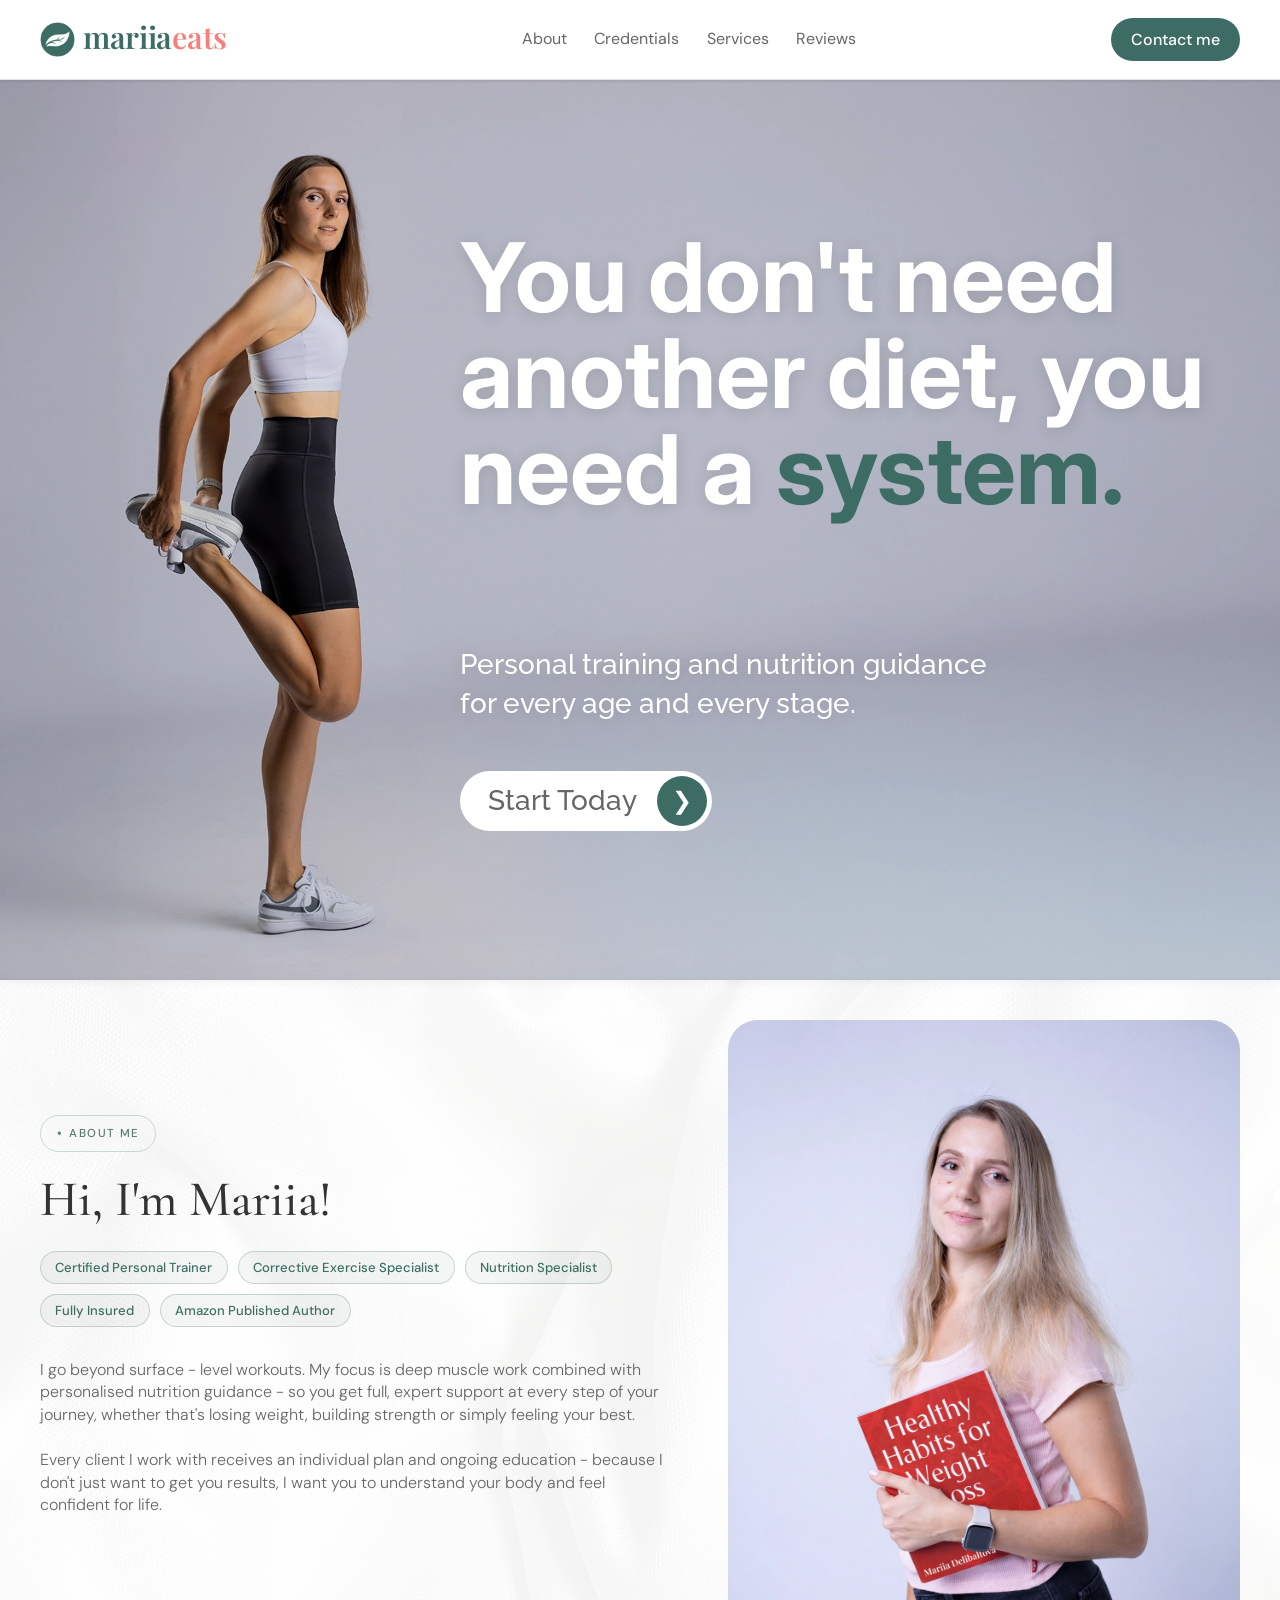
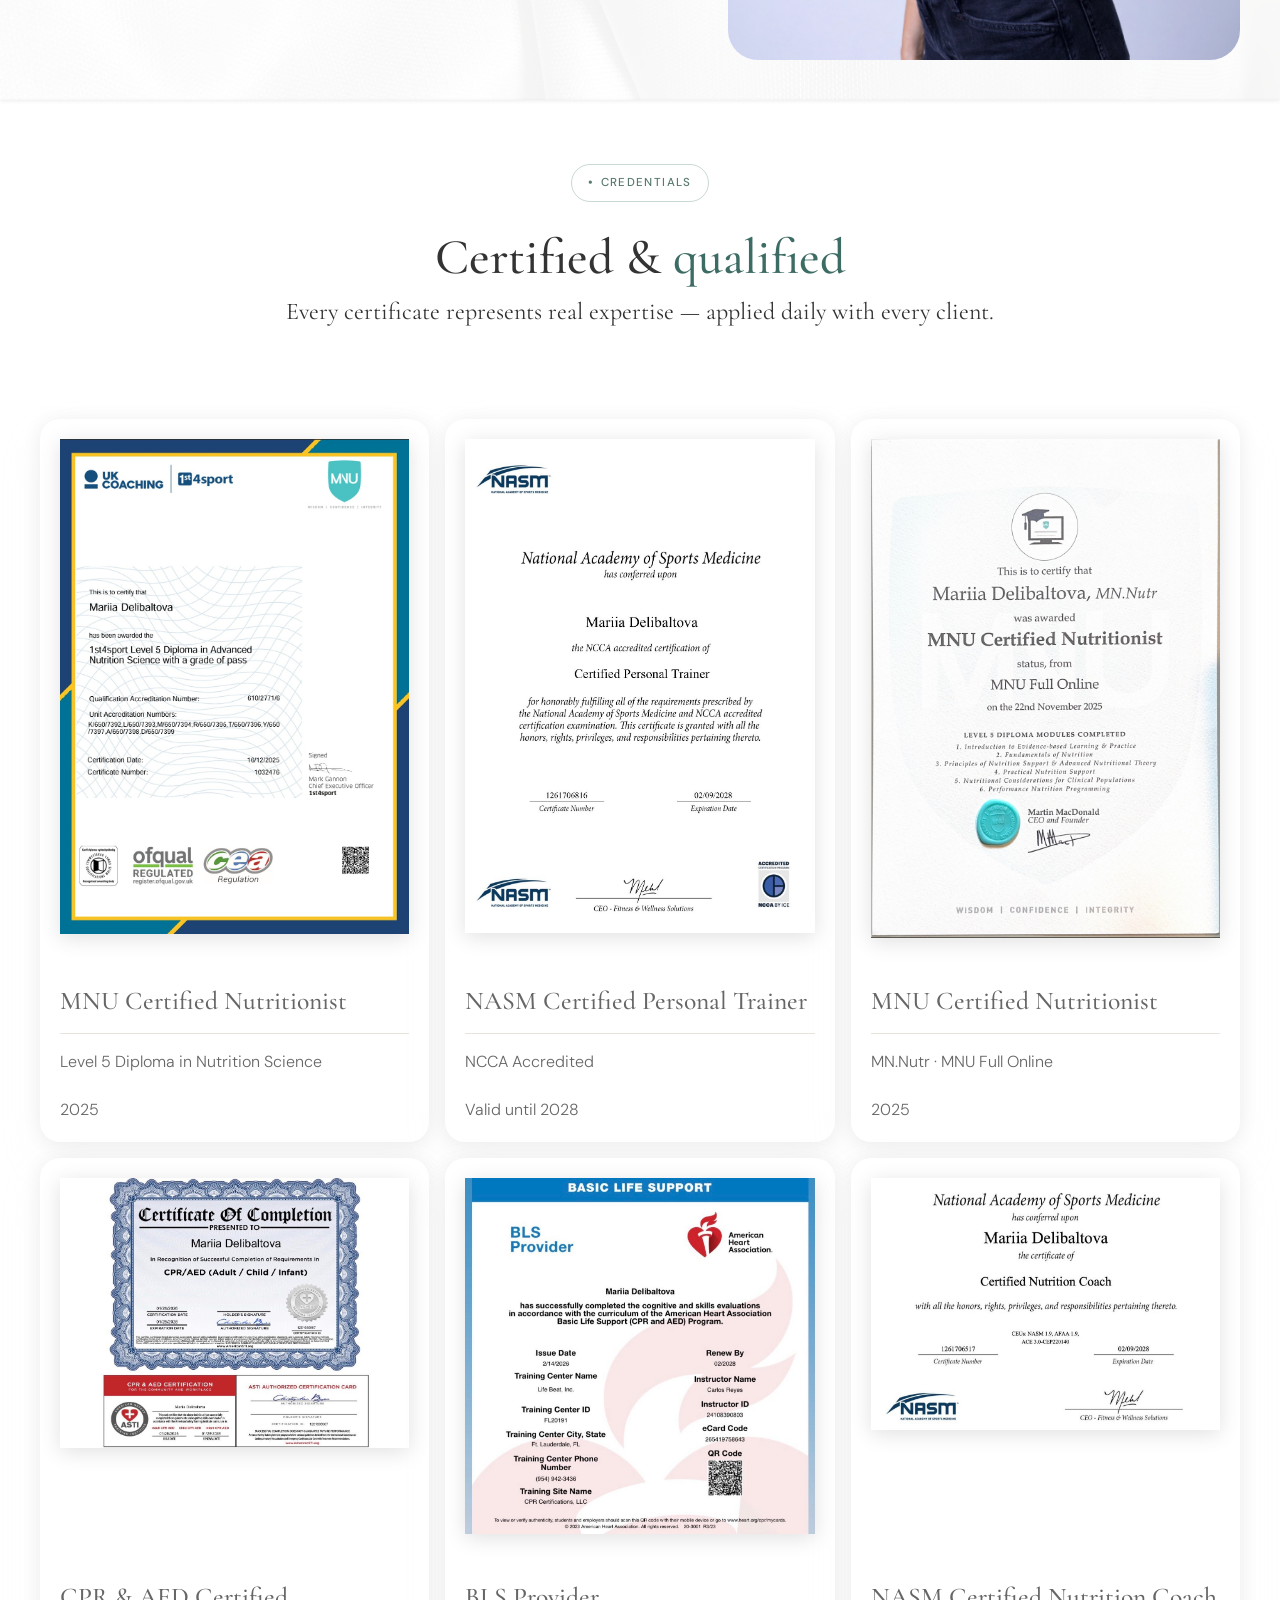
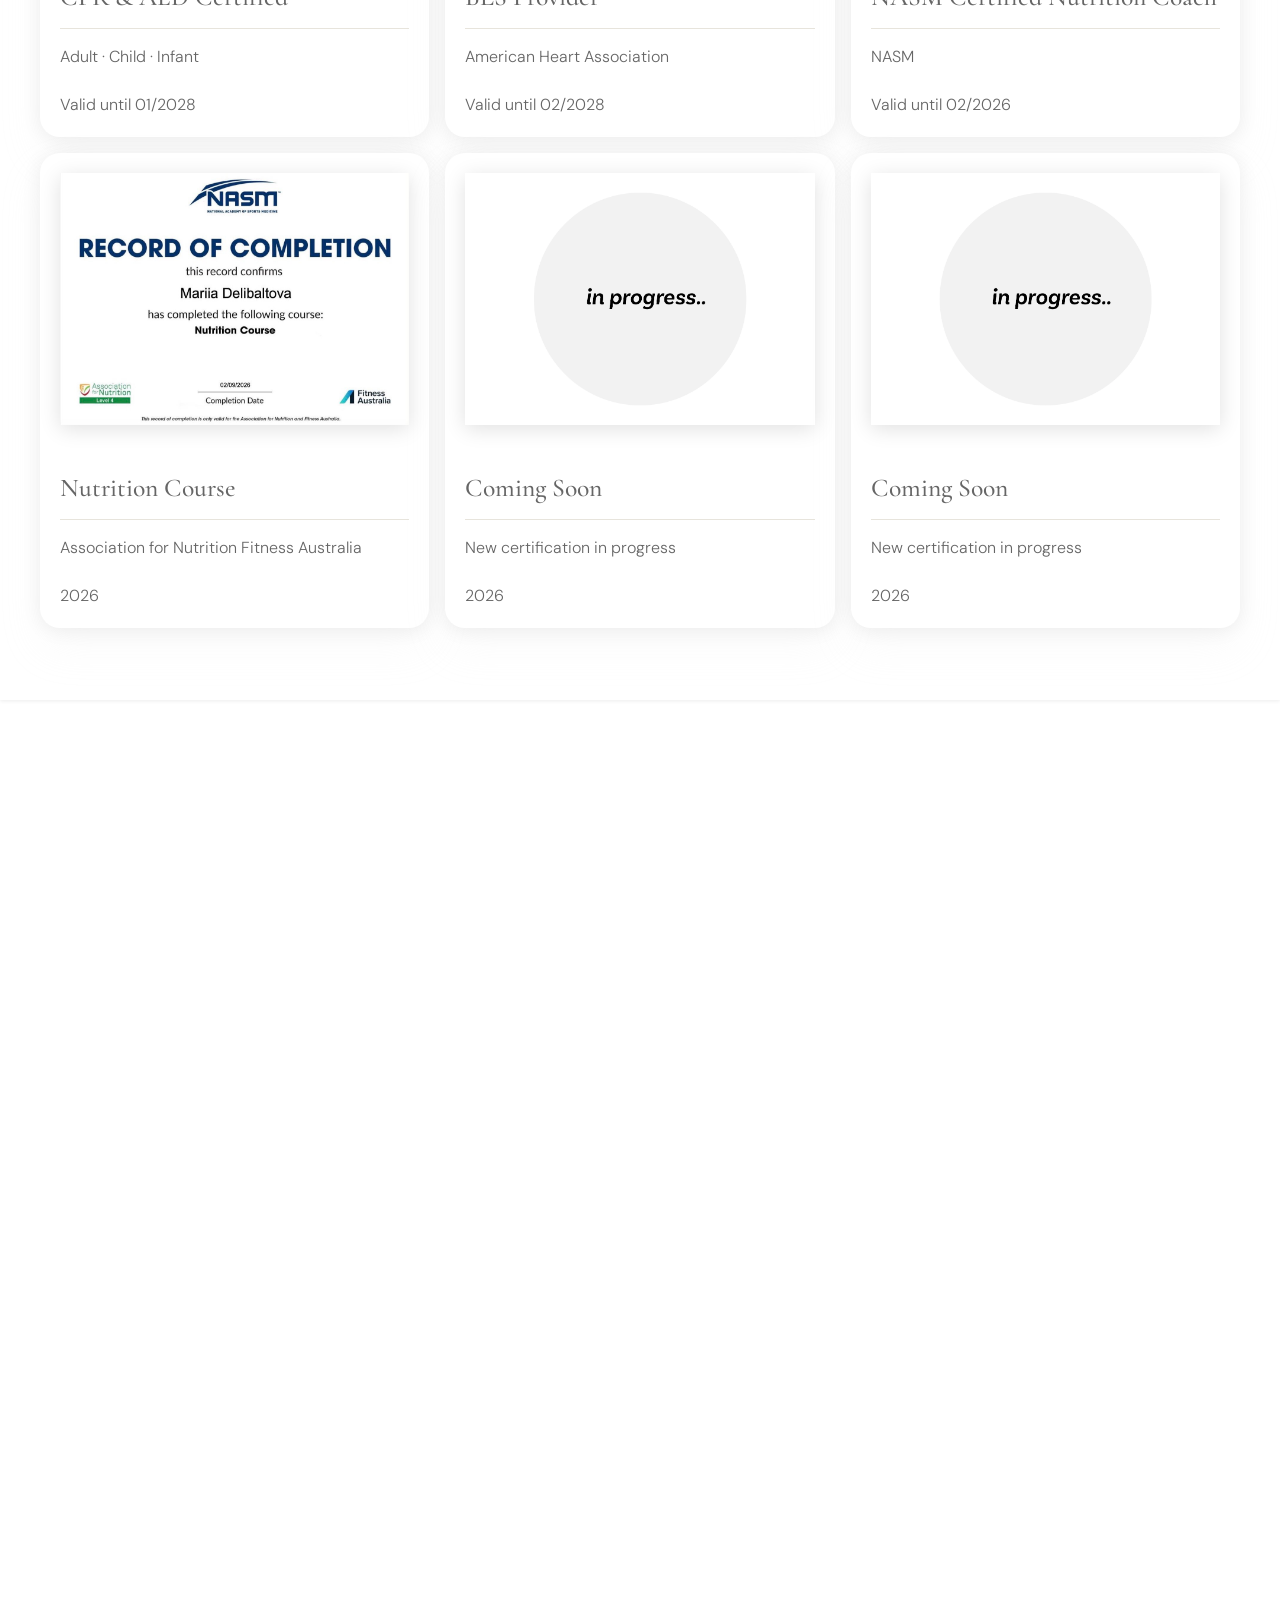
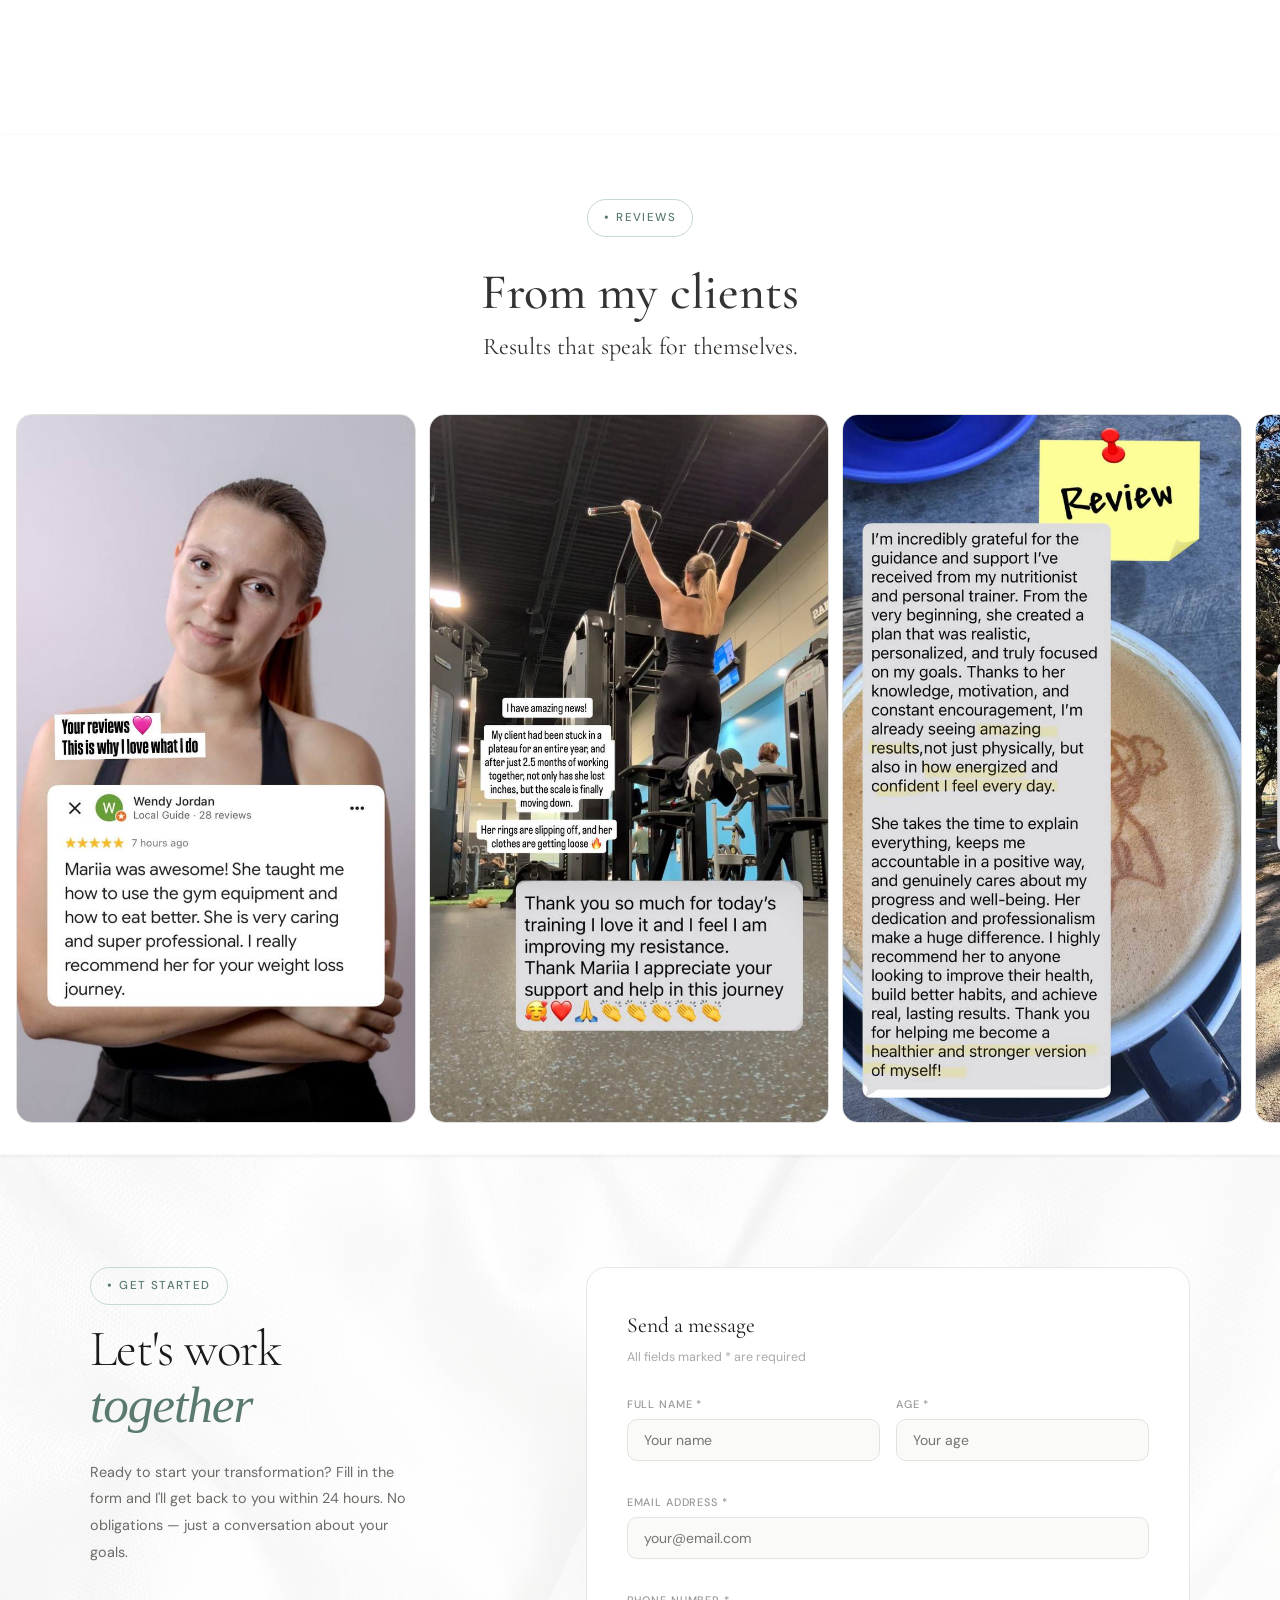
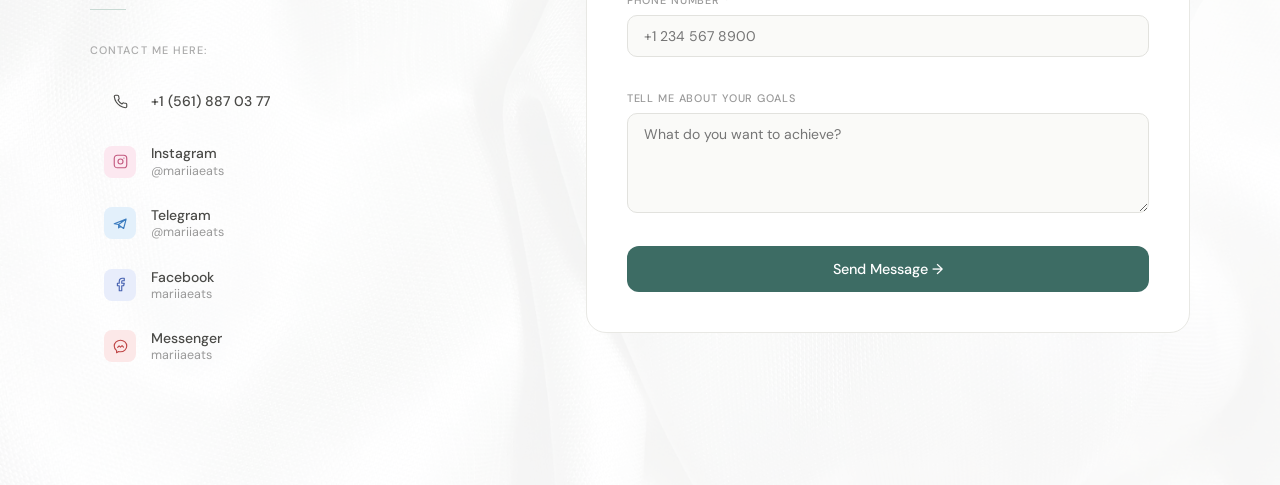
==== commit 8026b241: "Update index.html" ====
--- a/index.html
+++ b/index.html
@@ -1,6 +1,5 @@
 <!DOCTYPE html>
 <html lang="en">
-
 <head>
   <meta charset="UTF-8" />
   <meta name="viewport" content="width=device-width, initial-scale=1.0" />
@@ -393,13 +392,30 @@
 
         <!-- Левая колонка: заголовок + соцсети -->
         <div class="ce-left">
-          <div class="ce-tag">Get Started</div>
+          <!-- <div class="ce-tag">• Get Started</div> -->
+              <div class="ce-tag2"><span class="ce-dot">•</span>Get Started</div>
           <h2 class="ce-heading" id="contact-heading">Let's work<br><em>together</em></h2>
           <p class="ce-desc">Ready to start your transformation? Fill in the form and I'll get back to you within 24
             hours. No obligations — just a conversation about your goals.</p>
+
           <div class="ce-divider"></div>
-          <div class="ce-socials-label">Find me on</div>
+          <div class="ce-socials-label">Contact me here:</div>
           <div class="ce-socials">
+
+<a class="ce-social" href="tel:+15618870377">
+  <span class="ce-social-icon phone">
+    <svg width="15" height="15" viewBox="0 0 24 24" fill="none" stroke="currentColor" stroke-width="1.8"
+      stroke-linecap="round" stroke-linejoin="round" aria-hidden="true">
+      <path d="M22 16.92v3a2 2 0 0 1-2.18 2 19.8 19.8 0 0 1-8.63-3.07 19.5 19.5 0 0 1-6-6A19.8 19.8 0 0 1 2.12 4.18 2 2 0 0 1 4.11 2h3a2 2 0 0 1 2 1.72c.12.9.32 1.78.59 2.63a2 2 0 0 1-.45 2.11L8 9.71a16 16 0 0 0 6.29 6.29l1.25-1.25a2 2 0 0 1 2.11-.45c.85.27 1.73.47 2.63.59A2 2 0 0 1 22 16.92z" />
+    </svg>
+  </span>
+
+  <div>
+    <div class="ce-social-name">+1 (561) 887 03 77</div>
+        <!-- <div class="ce-social-name">Phone</div>
+    <div class="ce-social-handle">+1 (561) 887 03 77</div> -->
+  </div>
+</a>
 
             <a class="ce-social" href="https://instagram.com/mariiaeats" target="_blank" rel="noopener noreferrer">
               <span class="ce-social-icon ig">
@@ -476,8 +492,8 @@
               </div>
               <div class="ce-group">
                 <label class="ce-label" for="ce-age">Age *</label>
-                <input class="ce-input" id="ce-age" type="number" name="age" placeholder="e.g. 32" min="16" max="100"
-                  required />
+<input class="ce-input" id="ce-age" type="text" name="age" placeholder="Your age" inputmode="numeric" required />
+
                 <span class="ce-err-msg" id="ce-age-err" role="alert" aria-live="polite"></span>
               </div>
             </div>
@@ -489,46 +505,17 @@
               <span class="ce-err-msg" id="ce-email-err" role="alert" aria-live="polite"></span>
             </div>
 
-            <div class="ce-row">
-              <div class="ce-group">
-                <label class="ce-label" for="ce-goal">Your Goal *</label>
-                <select class="ce-select" id="ce-goal" name="goal" required>
-                  <option value="">Select goal</option>
-                  <option value="Weight Loss">Weight Loss</option>
-                  <option value="Muscle Gain">Muscle Gain</option>
-                  <option value="General Health">General Health</option>
-                  <option value="Body Recomposition">Body Recomposition</option>
-                </select>
-                <span class="ce-err-msg" id="ce-goal-err" role="alert" aria-live="polite"></span>
-              </div>
-              <div class="ce-group">
-                <label class="ce-label" for="ce-service">Service *</label>
-                <select class="ce-select" id="ce-service" name="service" required>
-                  <option value="">Select service</option>
-                  <option value="Personal Training">Personal Training</option>
-                  <option value="Nutrition Plan">Nutrition Plan</option>
-                  <option value="Online Coaching">Online Coaching</option>
-                  <option value="Full Transformation">Full Transformation</option>
-                </select>
-                <span class="ce-err-msg" id="ce-service-err" role="alert" aria-live="polite"></span>
-              </div>
-            </div>
-
             <div class="ce-group">
-              <label class="ce-label" for="ce-activity">Activity Level</label>
-              <select class="ce-select" id="ce-activity" name="activity">
-                <option value="">Select level</option>
-                <option value="Sedentary">Sedentary (desk job, little exercise)</option>
-                <option value="Light">Light (1–2 days/week)</option>
-                <option value="Moderate">Moderate (3–4 days/week)</option>
-                <option value="Very Active">Very Active (5+ days/week)</option>
-              </select>
-            </div>
+  <label class="ce-label" for="ce-phone">Phone Number *</label>
+  <input class="ce-input" id="ce-phone" type="tel" name="phone" placeholder="+1 234 567 8900"
+    autocomplete="tel" required />
+  <span class="ce-err-msg" id="ce-phone-err" role="alert" aria-live="polite"></span>
+</div>
 
             <div class="ce-group">
-              <label class="ce-label" for="ce-message">Tell me about your goals *</label>
+              <label class="ce-label" for="ce-message">Tell me about your goals</label>
               <textarea class="ce-textarea" id="ce-message" name="message" rows="4"
-                placeholder="What do you want to achieve? Any injuries or dietary restrictions?" required></textarea>
+                placeholder="What do you want to achieve? "></textarea>
               <span class="ce-err-msg" id="ce-message-err" role="alert" aria-live="polite"></span>
             </div>
 
--- a/style.css
+++ b/style.css
@@ -31,6 +31,8 @@
   --gutter: clamp(1rem, 4vw, 2.5rem);
   --ease: 250ms ease;
   --nav-h: 80px;
+  --nav-h-mobile: 65px;
+  --nav-offset: calc(var(--nav-h) + env(safe-area-inset-top));
 
   --sage: var(--clr-green);
   --sage-light: var(--clr-accent-glow);
@@ -75,12 +77,12 @@
   font-weight: 500;
   line-height: 1.4;
   color: #fff;
+  text-shadow: 0 2px 15px rgba(0, 0, 0, 0.125);
 }
 
 .text4_1 {
-  /* font-family: var(--font-raleway); */
   font-family: 'DM Sans', sans-serif;
-  font-size: 1.15rem;
+  font-size: 1.0rem;
   font-weight: 300;
   line-height: 1.41250;
   color: #666666;
@@ -137,9 +139,9 @@
   align-items: center;
   gap: 10px;
   font-family: 'DM Sans', sans-serif;
-  font-size: 1.15rem;
-  font-weight: 300;
-  line-height: 0.1;
+  font-size: 1.0rem;
+  font-weight: 500;
+  line-height: 1.41250;
   color: #666666;
   margin-bottom: 1rem;
   margin-top: 1rem;
@@ -167,6 +169,7 @@
   font-weight: 700;
   line-height: 1.0;
   color: #fff;
+  text-shadow: 0 2px 15px rgba(0, 0, 0, 0.125);
 }
 
 .fade-in {
@@ -183,6 +186,7 @@
 
 html {
   scroll-behavior: smooth;
+  scroll-padding-top: var(--nav-offset);
 }
 
 body {
@@ -225,8 +229,9 @@
   padding-top: env(safe-area-inset-top);
   border-bottom: 1px solid #85858538;
   backdrop-filter: blur(10px);
-  background-color: rgba(255, 255, 255, 0.815);
+  background-color: rgb(255, 255, 255);
   box-shadow: 0 2px 2px rgba(0, 0, 0, 0.08);
+  z-index: 10000;
 }
 
 
@@ -285,14 +290,11 @@
 
 .nav-links a {
   padding: 0.4rem 0.8rem;
-  /* border-radius: var(--radius); */
   white-space: nowrap;
   transition: color var(--ease), background var(--ease);
 }
 
 .nav-links a:hover {
-  /* color: var(--clr-green);
-    background: rgba(0,0,0,0.04); */
   color: var(--clr-rose2);
 }
 
@@ -330,8 +332,145 @@
 #services,
 #reviews,
 #contact {
-  scroll-margin-top: var(--nav-h);
-}
+  scroll-margin-top: 0;
+}
+
+/* --------------------------------------------------------------------------------------- */
+/* --------------------------------------------------------------------------------------- */
+/* --------------------------------------------------------------------------------------- */
+/* --------------------------------------------------------------------------------------- */
+
+body.menu-open {
+  overflow: hidden;
+  touch-action: none;
+}
+
+.mobile-menu-toggle {
+  position: relative;
+  z-index: 10002;
+
+  display: none;
+  width: 46px;
+  height: 46px;
+  flex: 0 0 46px;
+
+  align-items: center;
+  justify-content: center;
+  flex-direction: column;
+  gap: 7px;
+
+  padding: 0;
+  border: 0;
+  background: transparent;
+  color: var(--clr-green);
+
+  cursor: pointer;
+  pointer-events: auto;
+  touch-action: manipulation;
+  -webkit-appearance: none;
+  appearance: none;
+  -webkit-tap-highlight-color: transparent;
+}
+
+.mobile-menu-line {
+  width: 25px;
+  height: 1.8px;
+  border-radius: 999px;
+  background: currentColor;
+  transform-origin: center;
+  transition: transform 260ms ease;
+}
+
+.mobile-menu-toggle[aria-expanded="true"] {
+  color: var(--clr-green);
+}
+
+.mobile-menu-toggle[aria-expanded="true"] .mobile-menu-line:first-child {
+  transform: translateY(4.5px) rotate(45deg);
+}
+
+.mobile-menu-toggle[aria-expanded="true"] .mobile-menu-line:last-child {
+  transform: translateY(-4.5px) rotate(-45deg);
+}
+
+.mobile-menu {
+  position: fixed;
+  top: 0;
+  right: 0;
+  bottom: 0;
+  left: 0;
+
+  z-index: 9999;
+
+  display: none;
+  place-items: center;
+
+  width: 100%;
+  min-height: 100vh;
+  min-height: 100dvh;
+
+  padding: calc(var(--nav-h-mobile, 65px) + env(safe-area-inset-top) + 24px)
+    var(--gutter)
+    calc(48px + env(safe-area-inset-bottom));
+
+  background-color: rgba(255, 255, 255, 0.88);
+  backdrop-filter: blur(14px);
+  -webkit-backdrop-filter: blur(14px);
+
+  overflow: hidden;
+}
+
+.mobile-menu.is-open {
+  display: grid;
+}
+.mobile-menu__panel {
+  display: flex;
+  flex-direction: column;
+  align-items: flex-start;
+  justify-content: center;
+  width: min(100%, 420px);
+  gap: clamp(20px, 4svh, 36px);
+  gap: 26px;
+}
+
+.mobile-menu__link {
+  display: block;
+  width: 100%;
+  padding: 0.35rem 0 0.35rem 32px;
+  font-family: var(--font-dm-sans);
+  font-size: 34px;
+  font-weight: 400;
+  line-height: 0.95;
+  color: #2f3433;
+  text-align: left;
+  text-decoration: none;
+  text-shadow: none;
+  opacity: 1;
+  transform: none;
+  transition: color 180ms ease;
+}
+
+
+.mobile-menu__link:active {
+  color: var(--clr-rose);
+}
+
+
+
+.mobile-menu__link:hover,
+.mobile-menu__link:focus-visible {
+  color: var(--clr-rose);
+}
+
+/* --------------------------------------------------------------------------------------- */
+/* --------------------------------------------------------------------------------------- */
+/* --------------------------------------------------------------------------------------- */
+/* --------------------------------------------------------------------------------------- */
+/* --------------------------------------------------------------------------------------- */
+/* --------------------------------------------------------------------------------------- */
+
+
+
 
 /* #endregion */
 
@@ -341,7 +480,6 @@
   position: relative;
   display: flex;
   align-items: center;
-  /* по центру по вертикали */
   min-height: 900px;
   margin-top: var(--nav-h);
   background-image: url('images/hero9.webp');
@@ -352,19 +490,6 @@
   overflow: hidden;
 }
 
-#hero::after {
-  content: '';
-  position: absolute;
-  left: 0;
-  right: 0;
-  bottom: 0;
-  height: 50%;
-  background: linear-gradient(to bottom, transparent, rgba(0, 0, 0, 0.124));
-  z-index: 0;
-  pointer-events: none;
-}
-
-
 #hero-container {
   position: relative;
   max-width: var(--max-w);
@@ -385,6 +510,7 @@
 
 .accent-word {
   color: var(--clr-green);
+  text-shadow: none;
 }
 
 .hero-right p {
@@ -505,20 +631,8 @@
 .about-credentials {
   display: flex;
   flex-direction: column;
-  gap: 4px;
   margin-bottom: 2rem;
-}
-
-.credential-item::before {
-  content: '';
-  display: inline-block;
-  width: 12px;
-  /* ← длина штриха */
-  height: 2px;
-  /* ← толщина штриха */
-  background: #666666;
-  /* ← цвет штриха */
-  flex-shrink: 0;
+  align-self: flex-start;
 }
 
 .about-photo {
@@ -548,16 +662,67 @@
   line-height: 1;
 }
 
+.credential-tags {
+  display: flex;
+  flex-wrap: wrap;
+  gap: 10px;
+  margin-top: 1rem;
+}
+
+.credential-tag {
+  display: inline-flex;
+  align-items: center;
+  width: fit-content;
+  padding: 0.55rem 0.9rem;
+  border: 1px solid rgba(84, 121, 110, 0.28);
+  border-radius: 999px;
+  background: rgba(84, 121, 110, 0.06);
+  color: #3f6f62;
+  font-family: 'DM Sans', system-ui, sans-serif;
+  font-size: 0.82rem;
+  font-weight: 500;
+  line-height: 1;
+  white-space: nowrap;
+}
+
+
 /* #endregion */
 
 /* #region Services */
 
+
 #services {
+  position: relative;
+  z-index: 1;
+  width: 100%;
+  align-items: center;
+}
+
+#services-container {
+  position: relative;
   max-width: var(--max-w);
   width: 100%;
   margin: 0 auto;
   padding-top: 4rem;
   padding-bottom: 2rem;
+  overflow: hidden;
+}
+
+#services::before {
+  content: '';
+  position: absolute;
+  inset: 0;
+  background-image: url('images/bcgrnd.avif');
+  background-repeat: no-repeat;
+  background-size: cover;
+  background-position: center;
+  opacity: 0.1;
+  z-index: 0;
+}
+
+#services > * {
+  position: relative;
+  z-index: 1;
 }
 
 .services__title {
@@ -574,19 +739,8 @@
 .services__grid {
   display: grid;
   grid-template-columns: repeat(5, 1fr);
+  padding: var(--gutter);
   gap: 16px;
-}
-
-@media (max-width: 1100px) {
-  .services__grid {
-    grid-template-columns: repeat(3, 1fr);
-  }
-}
-
-@media (max-width: 700px) {
-  .services__grid {
-    grid-template-columns: 1fr;
-  }
 }
 
 /* Card base */
@@ -765,16 +919,12 @@
 /* #region Reviews */
 
 :root {
-  --review-card-w: 500px;
+  --review-card-w: 400px;
   /* ширина карточки */
-  --review-card-h: 650px;
+  --review-card-h: 975px;
   /* высота карточки */
-  --review-card-gap: 20px;
+  --review-card-gap: 13px;
   /* отступ между карточками */
-  --review-photo-h: 600px;
-  /* высота фото снизу */
-  --review-speed: 80s;
-  /* скорость прокрутки — больше = медленнее */
 }
 
 #reviews {
@@ -783,9 +933,106 @@
   margin: 0 auto;
   padding-top: 4rem;
   padding-bottom: 2rem;
-}
-
-/* #reviews::before {
+  box-shadow: 0 1px 4px rgba(0, 0, 0, 0.08);
+}
+
+.reviews__viewport {
+  overflow: hidden;
+  width: 100%;
+  margin-inline: auto;
+}
+
+.reviews__track {
+  display: flex;
+  gap: var(--review-card-gap);
+  width: max-content;
+  padding-left: 1rem;
+  padding-right: 1rem;
+}
+
+.reviews__viewport {
+  overflow-x: auto;
+  overflow-y: hidden;
+  width: 100%;
+  margin-inline: auto;
+  scrollbar-width: none;
+  cursor: grab;
+  overscroll-behavior-x: contain;
+}
+
+.reviews__viewport::-webkit-scrollbar {
+  display: none;
+}
+
+.reviews__viewport.is-dragging {
+  cursor: grabbing;
+  user-select: none;
+}
+
+.reviews__viewport::-webkit-scrollbar {
+  display: none;
+}
+
+.reviews__viewport.is-dragging {
+  cursor: grabbing;
+  user-select: none;
+}
+
+.reviews__track {
+  display: flex;
+  gap: var(--review-card-gap);
+  width: max-content;
+  animation: none;
+}
+
+/* ---- Card ---- */
+
+.review-card {
+  width: var(--review-card-w);
+  min-width: var(--review-card-w);
+  height: auto;
+  border-radius: 16px;
+  overflow: hidden;
+  border: 1px solid var(--clr-border);
+  background: var(--clr-bg);
+  display: flex;
+  flex-direction: column;
+  flex-shrink: 0;
+  flex: 0 0 var(--review-card-w);
+}
+
+.review-card__body {
+  padding: 20px 20px 16px;
+  display: flex;
+  flex-direction: column;
+  gap: 6px;
+  flex: 0 0 auto;
+}
+
+.review-card__photo {
+  width: 100%;
+  aspect-ratio: 9 / 16;
+  height: auto;
+  object-fit: cover;
+  object-position: center top;
+  display: block;
+  flex-shrink: 0;
+  user-select: none;
+  -webkit-user-drag: none;
+}
+
+/* #endregion */
+
+/* #region Contact me */
+.ce-wrap {
+  padding-block: clamp(4.5rem, 9vw, 7rem);
+  padding-inline: clamp(1rem, 4vw, 2.5rem);
+  box-shadow: 0 1px 4px rgba(0, 0, 0, 0.08);
+}
+
+
+
+.ce-wrap::before {
   content: '';
   position: absolute;
   inset: 0;
@@ -795,142 +1042,16 @@
   background-position: center;
   opacity: 0.1;
   z-index: 0;
-} */
-
-.reviews__viewport {
-  overflow: hidden;
-  width: 100%;
-  /* max-width: 1500px; */
-  margin-inline: auto;
-  /* mask-image: linear-gradient(
-    to right,
-    transparent 0%,
-    black 2%,
-    black 98%,
-    transparent 100%
-  ); */
-}
-
-
-.reviews__title {
-  font-family: var(--font-cormorant);
-  font-size: clamp(34px, 4.5vw, 50px);
-  font-weight: 500;
-  color: var(--clr-text);
-  line-height: 1.1;
-  margin-bottom: 52px;
-  max-width: var(--max-w);
-  margin-inline: auto;
-  padding-inline: var(--gutter);
-}
-
-/* ---- Track — анимация ---- */
-
-.reviews__track {
-  display: flex;
-  gap: var(--review-card-gap);
-  width: max-content;
-  animation: reviews-scroll var(--review-speed) linear infinite;
-}
-
-/* Пауза при наведении */
-.reviews__viewport:hover .reviews__track {
-  animation-play-state: paused;
-}
-
-@keyframes reviews-scroll {
-  from {
-    transform: translateX(0);
-  }
-
-  to {
-    transform: translateX(calc(-1 * (var(--review-card-w) + var(--review-card-gap)) * 8));
-  }
-
-  /* 8 = количество оригинальных карточек (не дублей) */
-}
-
-/* ---- Card ---- */
-
-.review-card {
-  width: var(--review-card-w);
-  min-width: var(--review-card-w);
-  height: var(--review-card-h);
-  border-radius: 16px;
-  overflow: hidden;
-  border: 1px solid var(--clr-border);
-  background: var(--clr-bg);
-  display: flex;
-  flex-direction: column;
-  flex-shrink: 0;
-}
-
-.review-card__body {
-  padding: 20px 20px 16px;
-  display: flex;
-  flex-direction: column;
-  gap: 6px;
-  flex: 1;
-}
-
-.review-card__top {
-  display: flex;
-  align-items: flex-start;
-  justify-content: space-between;
-}
-
-.review-card__name {
-  font-family: var(--font-dm-sans);
-  font-size: 0.875rem;
-  font-weight: 500;
-  color: var(--clr-text);
-  line-height: 1.2;
-}
-
-.review-card__date {
-  font-family: var(--font-dm-sans);
-  font-size: 0.75rem;
-  color: var(--clr-muted);
-  margin-top: 2px;
-}
-
-.review-card__source {
-  width: 16px;
-  height: 16px;
-  opacity: 0.65;
-  flex-shrink: 0;
-}
-
-.review-card__stars {
-  color: #FBBC05;
-  font-size: 0.875rem;
-  letter-spacing: 1px;
-}
-
-.review-card__text {
-  font-family: var(--font-dm-sans);
-  font-size: 0.875rem;
-  color: var(--clr-muted);
-  line-height: 1.65;
-  font-weight: 300;
-}
-
-.review-card__photo {
-  width: 100%;
-  height: var(--review-photo-h);
-  object-fit: cover;
-  display: block;
-  flex-shrink: 0;
-}
-
-/* #endregion */
-
-/* #region Contact me */
-.ce-wrap {
-  background: #fafaf8;
-  padding-block: clamp(4.5rem, 9vw, 7rem);
-  padding-inline: clamp(1rem, 4vw, 2.5rem);
-}
+}
+
+
+.ce-wrap > * {
+  position: relative;
+  z-index: 1;
+}
+
+
+
 
 .ce-inner {
   max-width: 1100px;
@@ -1269,20 +1390,6 @@
   color: #a03030;
 }
 
-/* ── Адаптив ──────────────────────────────────────────────── */
-@media (max-width: 768px) {
-  .ce-inner {
-    grid-template-columns: 1fr;
-  }
-
-  .ce-row {
-    grid-template-columns: 1fr;
-  }
-
-  .ce-desc {
-    max-width: 100%;
-  }
-}
 
 /* #endregion */
 
@@ -1291,6 +1398,7 @@
 #certificates {
   padding-top: 4rem;
   padding-bottom: 2rem;
+  box-shadow: 0 1px 4px rgba(0, 0, 0, 0.08);
 }
 
 .certificates_container {
@@ -1303,6 +1411,7 @@
   width: 100%;
   flex-wrap: wrap;
   margin-inline: auto;
+  padding: var(--gutter);
 }
 
 .cert-card {
@@ -1339,7 +1448,7 @@
   width: 100%;
   display: block;
   /* border-radius: 16px; */
-  /* box-shadow: 0 4px 20px rgba(0,0,0,.12); */
+  box-shadow: 0 4px 20px rgba(0,0,0,.12);
 }
 
 .cert-card_divider {
@@ -1393,71 +1502,81 @@
   line-height: 1;
 }
 
+/* #endregion */
+
+/* #region ANIMATION */
+
+#about,
+#certificates,
+#services,
+#reviews,
+#contact {
+  opacity: 0;
+  transform: translateY(36px);
+  transition: opacity 0.7s ease, transform 0.7s ease;
+}
+
+#about.is-visible,
+#certificates.is-visible,
+#services.is-visible,
+#reviews.is-visible,
+#contact.is-visible {
+  opacity: 1;
+  transform: translateY(0);
+}
+
+/* #endregion */
+
+/* #region Mobile */
 
 @media (max-width: 768px) {
-  .certificates_container {
-    grid-template-columns: repeat(7, 100vw);
-    overflow-x: auto;
-    scroll-snap-type: x mandatory;
-    scrollbar-width: none;
-  }
-
-  .certificates_container::-webkit-scrollbar {
-    display: none;
-  }
-
-  .cert-card {
-    scroll-snap-align: start;
-  }
-}
-
-/* #endregion */
-
-/* #region Mobile */
-
-@media (max-width: 950px) {
-  .nav-links {
-    display: none;
-  }
-}
-
-@media (max-width: 768px) {
-
-  .nav-links {
-    display: none;
-  }
-
+  /* ---------------- Navbar ---------------- */
+
+  #navbar {
+    height: var(--nav-h-mobile);
+  }
+
+  .nav-links,
+  .nav-cta,
   .btn {
     display: none;
   }
 
+  .mobile-menu-toggle {
+    display: inline-flex;
+  }
+
+  /* ---------------- Hero ---------------- */
+
   #hero {
-    min-height: calc(100svh - var(--nav-h));
-    background-position: -545px -210px;
-    background-size: 2000px auto;
+    margin-top: var(--nav-h-mobile);
+    min-height: calc(100svh - var(--nav-h-mobile));
+    background-position: -618px -230px;
+    background-size: 2200px auto;
     overflow: hidden;
+    align-items: end;
   }
 
   #hero::after {
-    height: 90%;
-    background: linear-gradient(to bottom, transparent, rgba(0, 0, 0, 0.7));
+    content: '';
+    position: absolute;
+    inset: 0;
+    z-index: 0;
+    background: linear-gradient(
+      to top,
+      rgba(0, 0, 0, 0.65) 0%,
+      rgba(0, 0, 0, 0.54) 25%,
+      rgba(0, 0, 0, 0.43) 50%,
+      transparent 75%
+    );
+    opacity: 0;
+    animation: fadeOverlay 0.7s ease forwards;
+    animation-delay: 0.3s;
   }
 
   #hero-container {
     grid-template-columns: 1fr;
-    min-height: calc(100svh - var(--nav-h));
-  }
-
-  .accent-word {
-    color: var(--clr-rose);
-  }
-
-  .btn-start {
-    align-self: center;
-  }
-
-  .btn-start-icon {
-    background: var(--clr-rose);
+    padding-bottom: 3rem;
   }
 
   .hero-right p {
@@ -1465,116 +1584,268 @@
     margin-bottom: 1rem;
   }
 
+  .accent-word {
+    color: var(--clr-rose);
+  }
+
   .text7 {
     font-size: 2.5rem;
     font-weight: 700;
+    text-align: center;
+    text-shadow: 0 3px 10px rgba(0, 0, 0, 1);
   }
 
   .text4 {
-    font-size: 1.1rem;
+    font-size: 1rem;
     font-weight: 500;
-  }
-
-  .text4_2 {
-    font-size: 2rem;
-    font-weight: 500;
-    line-height: 1.125;
-    color: #333333;
-    font-weight: 200;
-    color: var(--clr-text);
-    line-height: 1.1;
-    margin-top: 0rem;
-    margin-bottom: 0rem;
+    text-align: center;
   }
 
   .btn-start {
+    align-self: center;
+    gap: 0.85rem;
+    padding: 0.23rem 0.23rem 0.23rem 1.25rem;
     font-size: 1rem;
   }
+
+  .btn-start-icon {
+    width: 35px;
+    height: 35px;
+    background: var(--clr-rose);
+  }
+
+  /* ---------------- About ---------------- */
 
   #about-container {
     display: flex;
     flex-direction: column;
-    grid-template-columns: 1fr;
     align-self: stretch;
     gap: 1.25rem;
     padding: var(--gutter);
+    margin-top: 2rem;
+  }
+
+  .about-left {
+    display: contents;
+  }
+
+  .about-right {
+    order: 2;
+    width: 100vw;
+    margin-left: calc(50% - 50vw);
+    margin-right: calc(50% - 50vw);
   }
 
   .about-photo {
     width: 100%;
+    max-width: none;
+    max-height: 400px;
     margin-inline: 0;
-    max-height: 400px;
-  }
-
-  .about-left {
-    display: flex;
-    flex-direction: column;
-    align-items: flex-start;
-    padding-inline: var(--gutter);
-  }
-
-  .about-right {
-    width: 100%;
-    /* ← фото на всю ширину */
-  }
-
-  .about-credentials {
-    margin-bottom: 0rem;
-  }
-
-
-  .tag {
-    margin-top: 2rem;
-    align-self: center;
-  }
-
-
-  /* -------ORDERS---------------------------------------------------------------------------- */
+    border-radius: 0;
+    display: block;
+  }
 
   .tag {
     order: 1;
-  }
-
-  .about-right {
-    order: 2;
-    /* фото второе */
+    align-self: center;
+    margin-top: 2rem;
+  }
+
+  .text4_2 {
+    order: 1;
+    font-size: 2rem;
+    font-weight: 200;
+    line-height: 1.1;
+    color: var(--clr-text);
+    margin-top: 0;
+    margin-bottom: 0;
   }
 
   .about-credentials {
     order: 3;
-  }
-
-  .about-left {
-    display: contents;
-    /* распаковывает дочерние элементы */
-  }
-
-  .text4_2 {
-    order: 1;
-  }
-
-  .about-right {
-    order: 2;
+    margin-bottom: 0;
+    text-align: left;
   }
 
   .text4_1 {
     order: 3;
   }
 
-
-
-
-
-  /* ----------------------------------------------------------------------------------- */
-}
-
-/* ===== ANIMATIONS ===== */
+  /* ---------------- Certificates ---------------- */
+
+  #certificates {
+    padding-top: 3rem;
+    padding-bottom: 1rem;
+    overflow: hidden;
+  }
+
+  .certificates_container {
+    display: flex;
+    flex-wrap: nowrap;
+    align-items: flex-start;
+    gap: 16px;
+
+    width: 100%;
+    max-width: none;
+    margin-inline: 0;
+    padding: 1rem 16px 3rem;
+
+    overflow-x: auto;
+    overflow-y: hidden;
+
+    scroll-snap-type: x mandatory;
+    scroll-snap-stop: always;
+    scroll-padding-inline: 16px;
+    scroll-behavior: smooth;
+    overscroll-behavior-x: contain;
+
+    -webkit-overflow-scrolling: touch;
+    scrollbar-width: none;
+  }
+
+  .certificates_container::-webkit-scrollbar {
+    display: none;
+  }
+
+  .cert-card {
+    flex: 0 0 70vw;
+    width: 70vw;
+    max-width: 70vw;
+
+    height: auto;
+    min-height: 0;
+    align-self: flex-start;
+    justify-content: flex-start;
+
+    scroll-snap-align: start;
+    scroll-snap-stop: always;
+  }
+
+  .cert-card_scan {
+    width: 100%;
+  }
+
+  .cert-card_scan img {
+    width: 100%;
+    height: auto;
+    display: block;
+  }
+
+  #certificates .certificates_container .cert-card:nth-last-child(-n + 2) {
+    display: none;
+  }
+
+  /* ---------------- Services ---------------- */
+
+#services {
+  padding-inline: var(--gutter);
+}
+
+.services__grid {
+  grid-template-columns: 1fr;
+  gap: 16px;
+  padding: 0;
+}
+
+.desktop-break {
+    display: none;
+  }
+
+  .service-card__name {
+    white-space: nowrap;
+  }
+
+
+  /* ---------------- Reviews ---------------- */
+
+#reviews {
+  padding-top: 3rem;
+  padding-bottom: 3rem;
+}
+
+#reviews {
+  --review-card-w: 280px;
+  --review-card-h: 430px;
+  --review-card-gap: 14px;
+  --review-photo-h: 300px;
+}
+
+.review-card {
+  border-radius: 14px;
+}
+
+.review-card__body {
+  padding: 14px 14px 12px;
+  gap: 4px;
+}
+
+
+/* ------------------------------------------------------------- */
+.reviews__viewport {
+    overflow-x: auto;
+    overflow-y: hidden;
+    scroll-snap-type: x mandatory;
+    scroll-behavior: auto;
+    -webkit-overflow-scrolling: touch;
+    overscroll-behavior-x: contain;
+    scrollbar-width: none;
+  }
+
+  .reviews__viewport::-webkit-scrollbar {
+    display: none;
+  }
+
+  .reviews__track {
+    animation: none;
+    display: flex;
+    gap: var(--review-card-gap);
+    width: max-content;
+    padding-inline: calc((100vw - var(--review-card-w)) / 2);
+  }
+
+  .review-card {
+    scroll-snap-align: center;
+    scroll-snap-stop: always;
+    flex: 0 0 var(--review-card-w);
+    min-width: var(--review-card-w);
+  }
+
+  .reviews__viewport.is-auto-scrolling {
+  scroll-snap-type: none;
+}
+/* ------------------------------------------------------------- */
+
+
+  /* ---------------- Contact ---------------- */
+
+  .ce-inner {
+    grid-template-columns: 1fr;
+  }
+
+  .ce-row {
+    grid-template-columns: 1fr;
+  }
+
+  .ce-desc {
+    max-width: 100%;
+  }
+}
+
+/* ============================================================
+   ANIMATIONS
+   ============================================================ */
+
+@keyframes fadeOverlay {
+  to {
+    opacity: 1;
+  }
+}
+
 @keyframes fadeInLeft {
   from {
     opacity: 0;
     transform: translateY(-50px);
     filter: blur(4px);
-    /* ← размытие в начале */
   }
 
   to {
@@ -1584,4 +1855,5 @@
   }
 }
 
+
 /* #endregion */
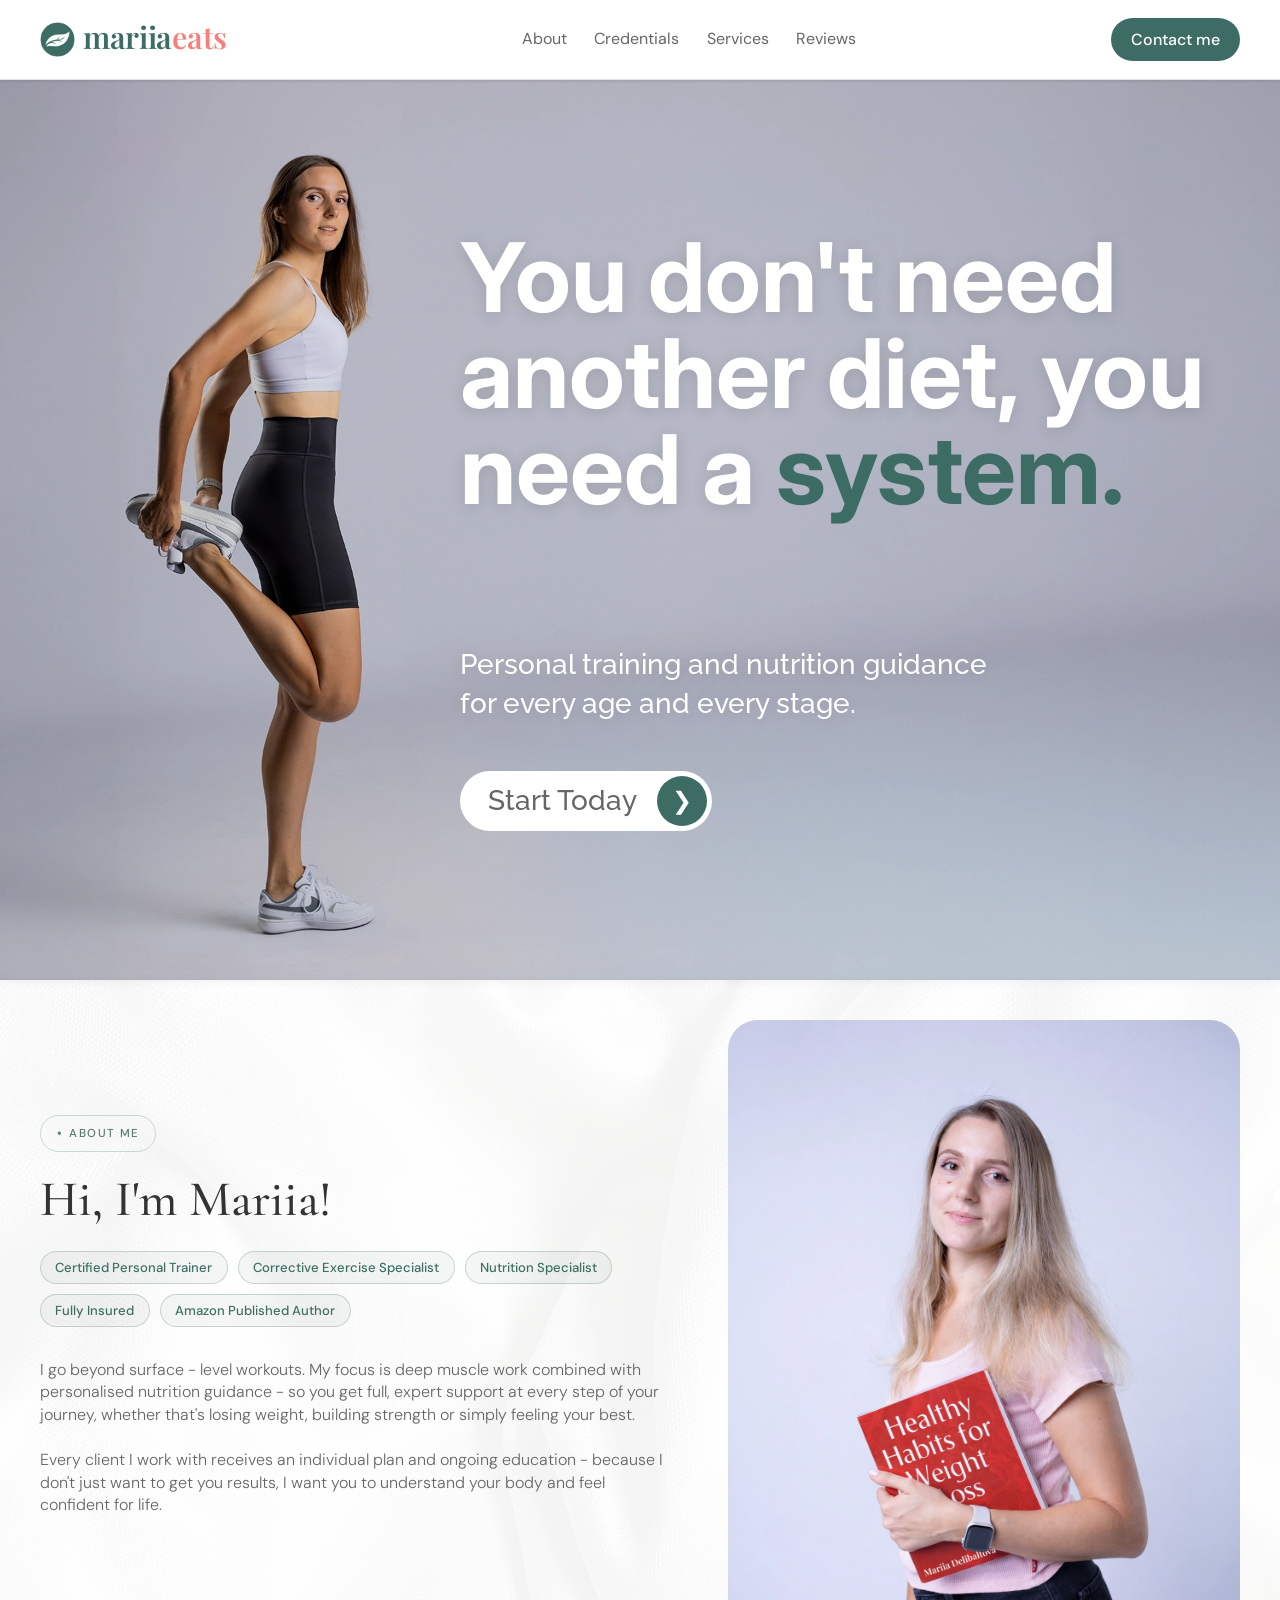
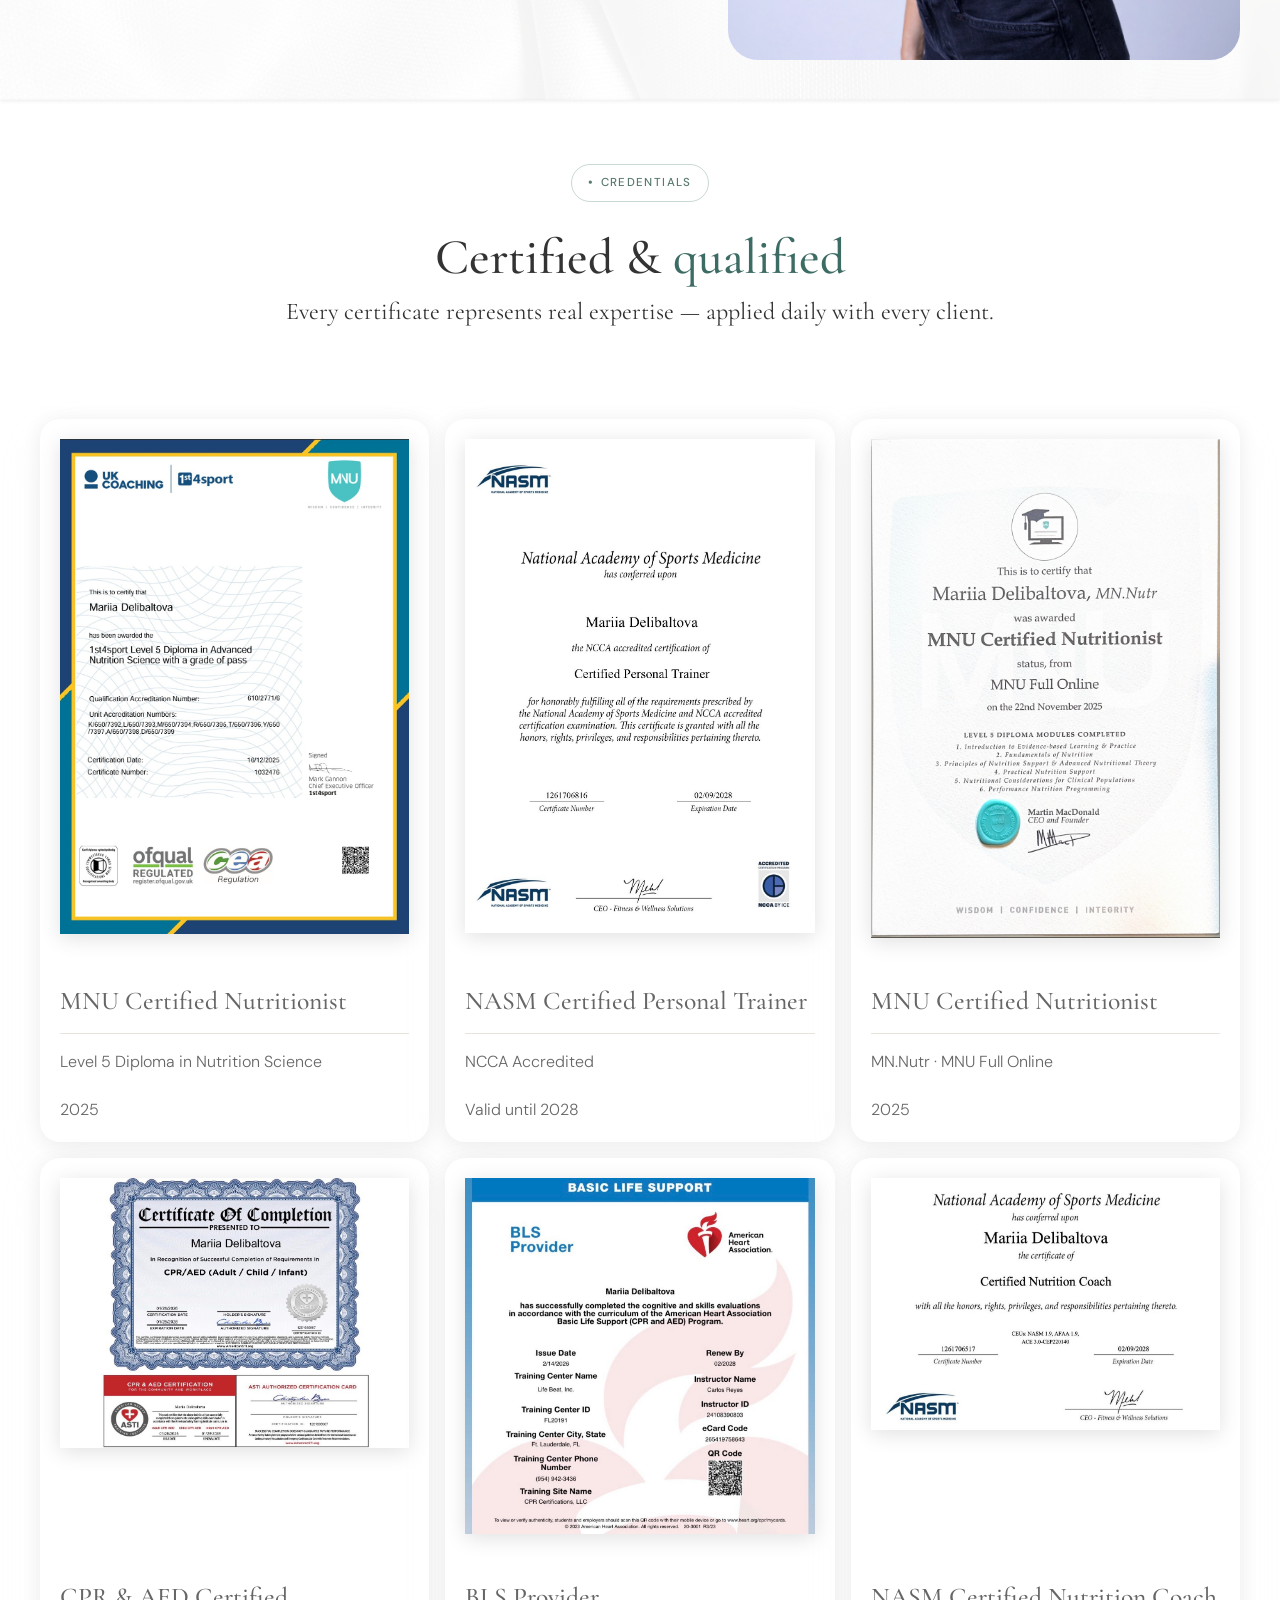
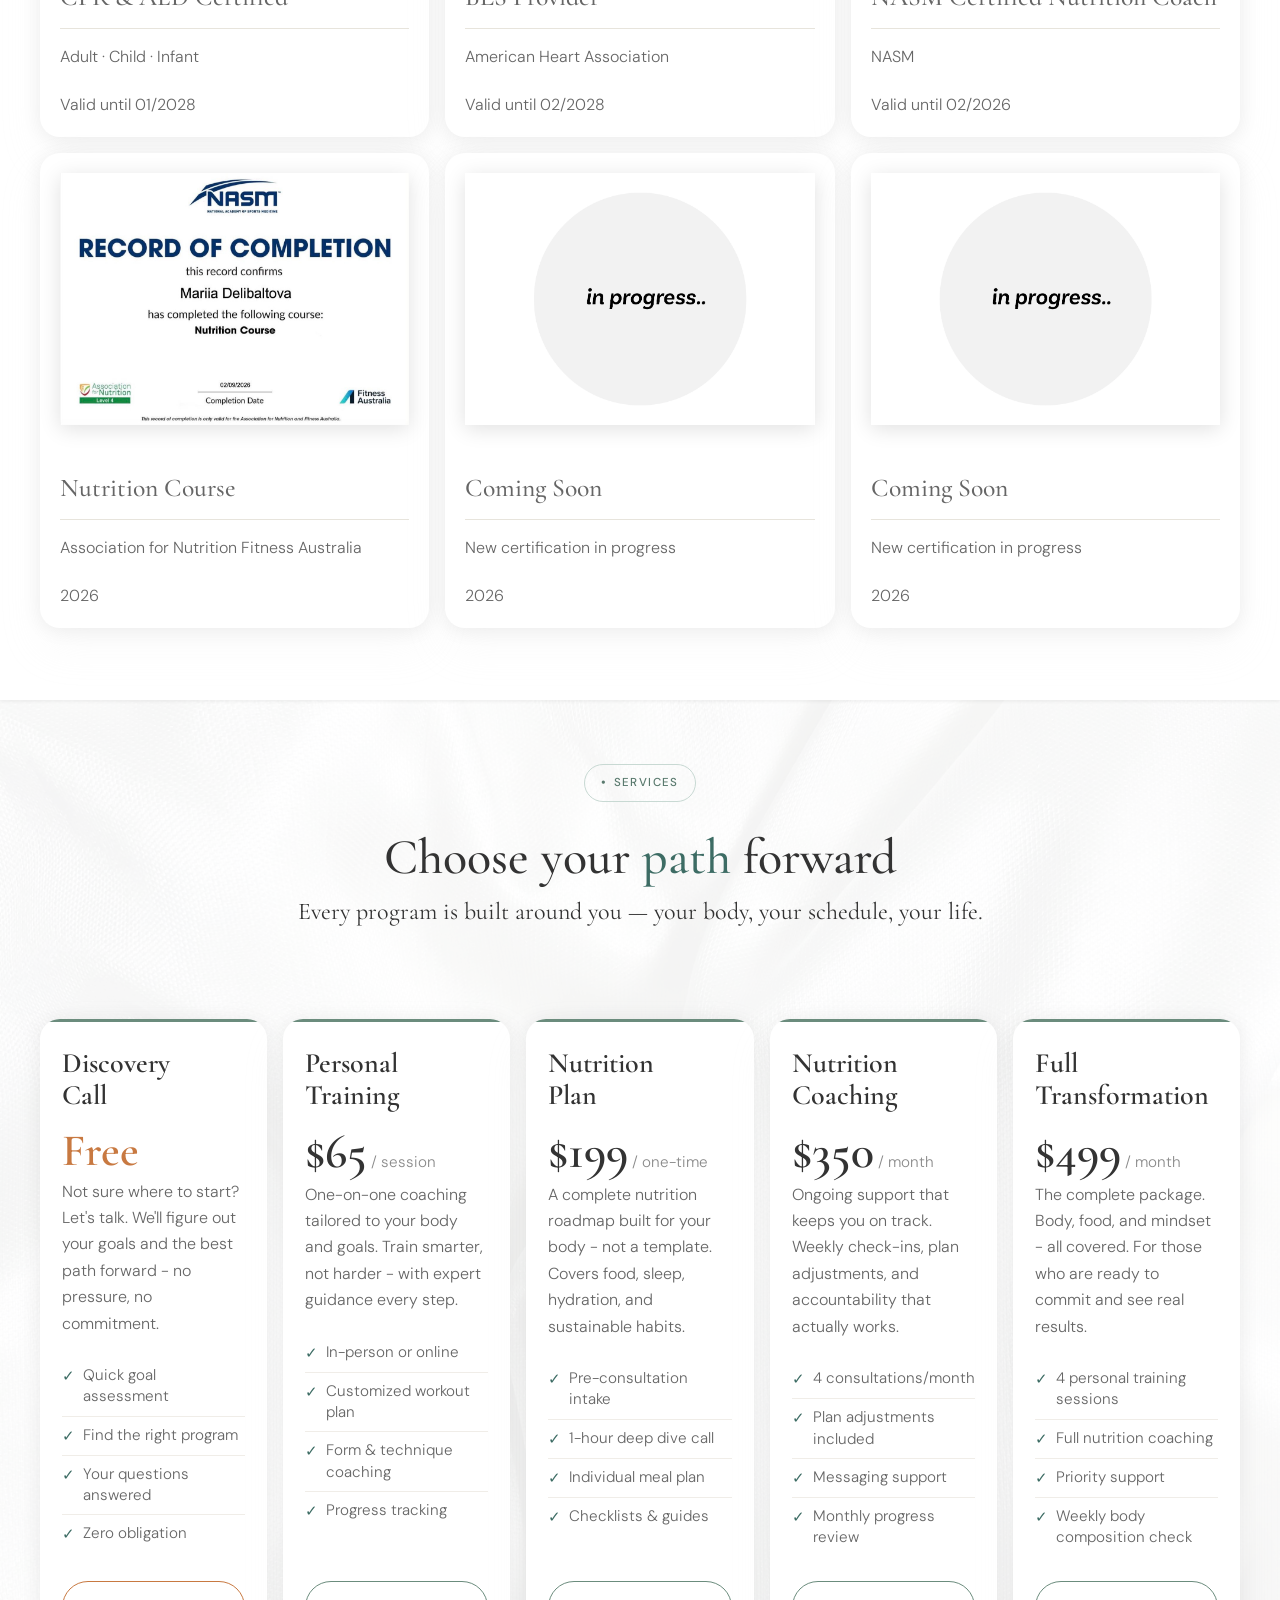
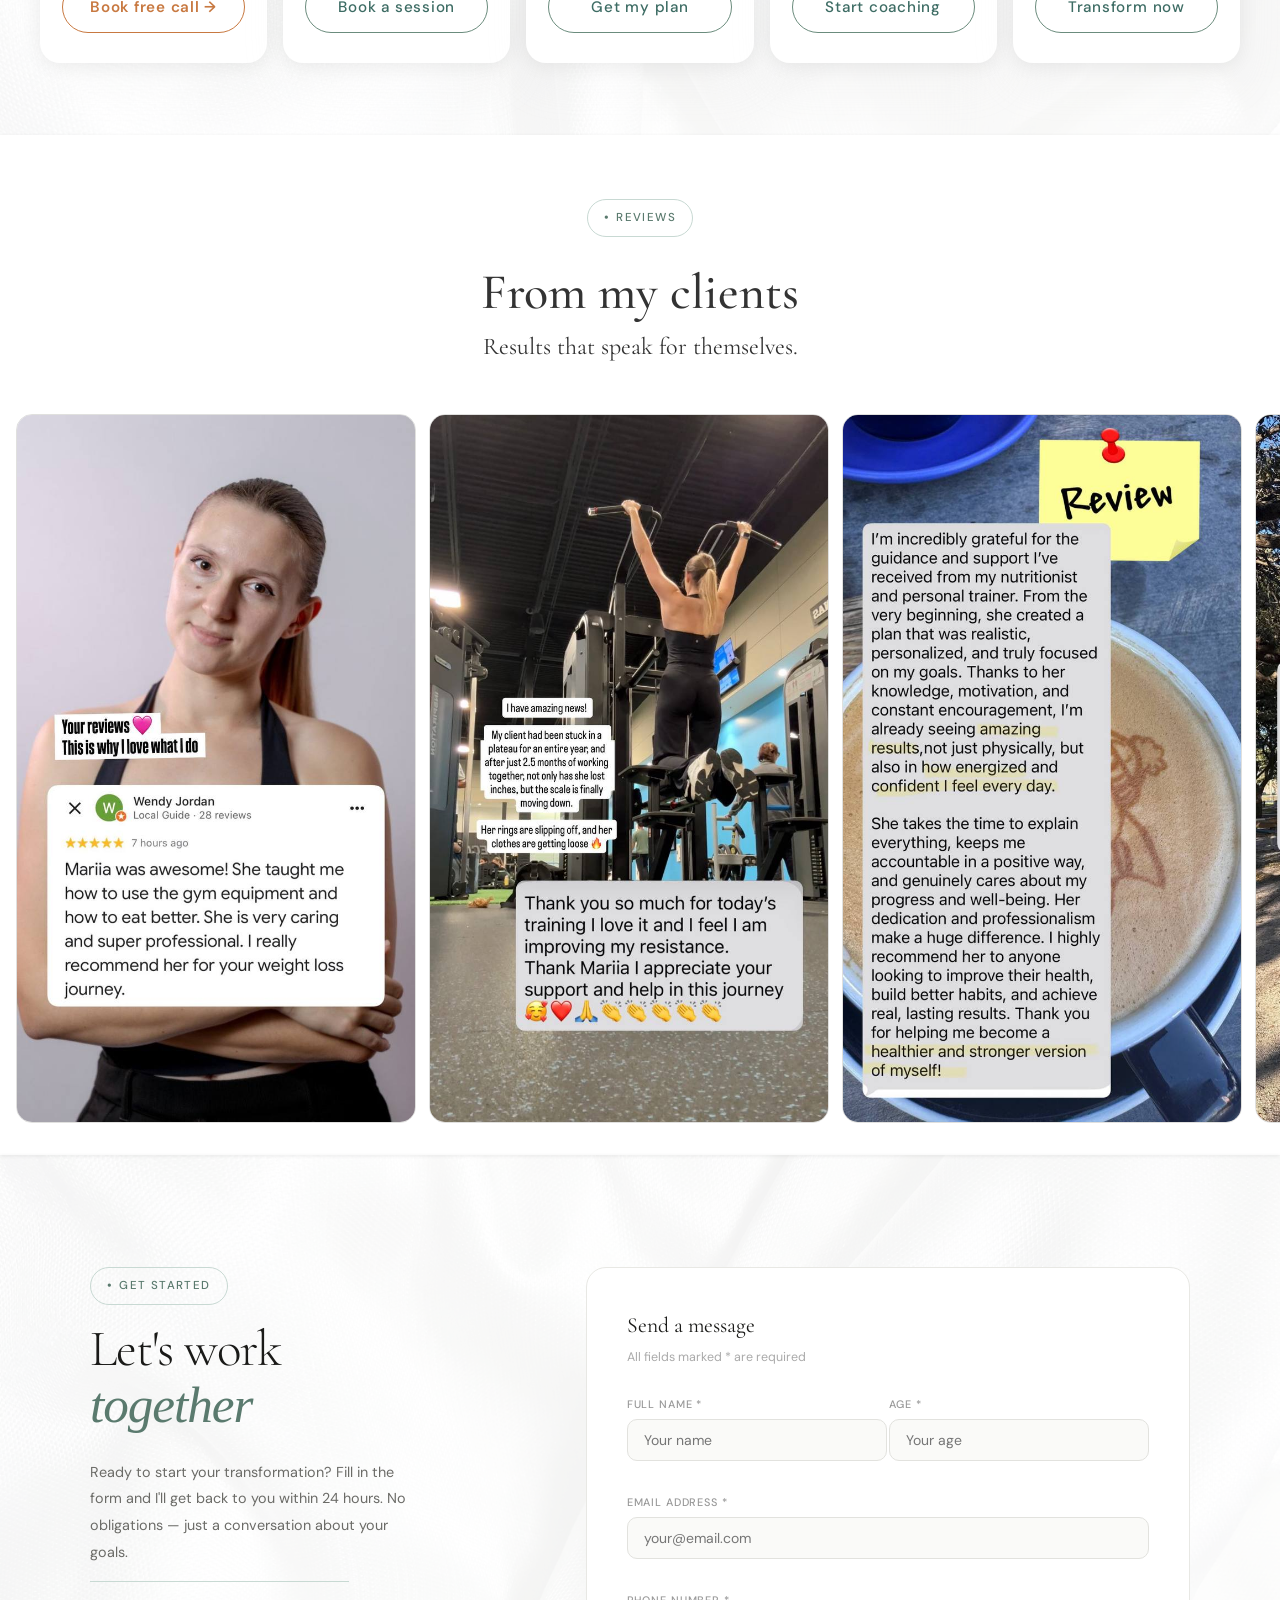
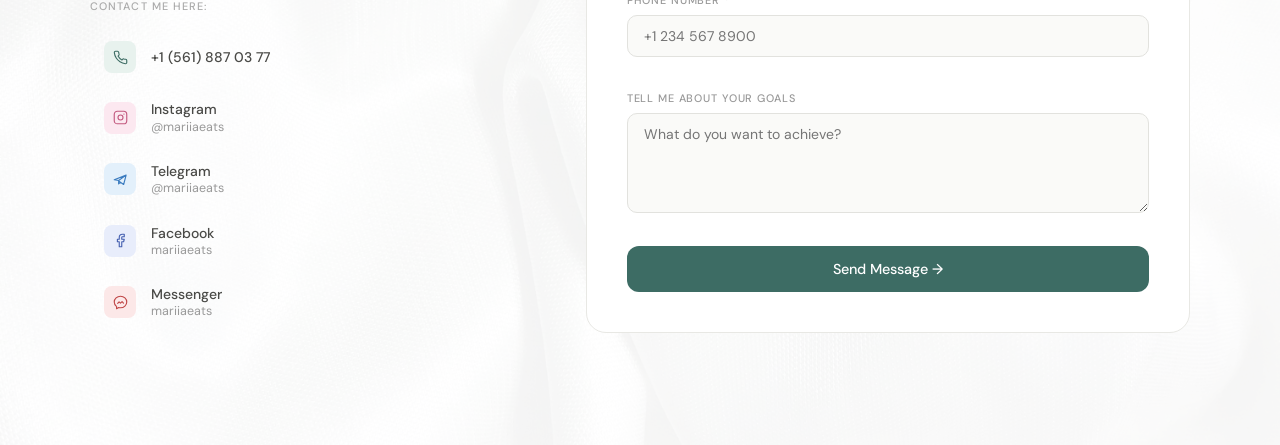
==== commit b38fccb0: "Update index.html" ====
--- a/index.html
+++ b/index.html
@@ -256,7 +256,7 @@
   Personal<span class="desktop-break"><br></span> Training
 </div>
           <div class="service-card__price-block">
-            <span class="service-card__price-amount">$49</span>
+            <span class="service-card__price-amount">$65</span>
             <span class="service-card__price-period">/ session</span>
           </div>
           <p class="service-card__desc">One-on-one coaching tailored to your body and goals. Train smarter, not harder -
--- a/style.css
+++ b/style.css
@@ -1109,15 +1109,15 @@
   font-size: 0.9rem;
   line-height: 1.85;
   color: #6b6b67;
-  margin-bottom: 2.75rem;
+  margin-bottom: 1rem;
   max-width: 320px;
 }
 
 .ce-divider {
-  width: 36px;
+  width: 60%;
   height: 1px;
   background: #c8d9d3;
-  margin-bottom: 2rem;
+  margin-bottom: 1rem;
 }
 
 /* ── Соцсети ──────────────────────────────────────────────── */
@@ -1229,7 +1229,7 @@
 .ce-row {
   display: grid;
   grid-template-columns: 1fr 1fr;
-  gap: 1rem;
+  gap: 0.1rem;
 }
 
 .ce-group {
@@ -1496,11 +1496,23 @@
   line-height: 1;
 }
 
+
+
 .ce-dot {
   font-size: 0.72rem;
   font-weight: 900;
   line-height: 1;
 }
+
+
+
+.ce-social-icon.phone {
+  background: #e8f2ee;
+  color: #3d6c64;
+}
+
+
+
 
 /* #endregion */
 
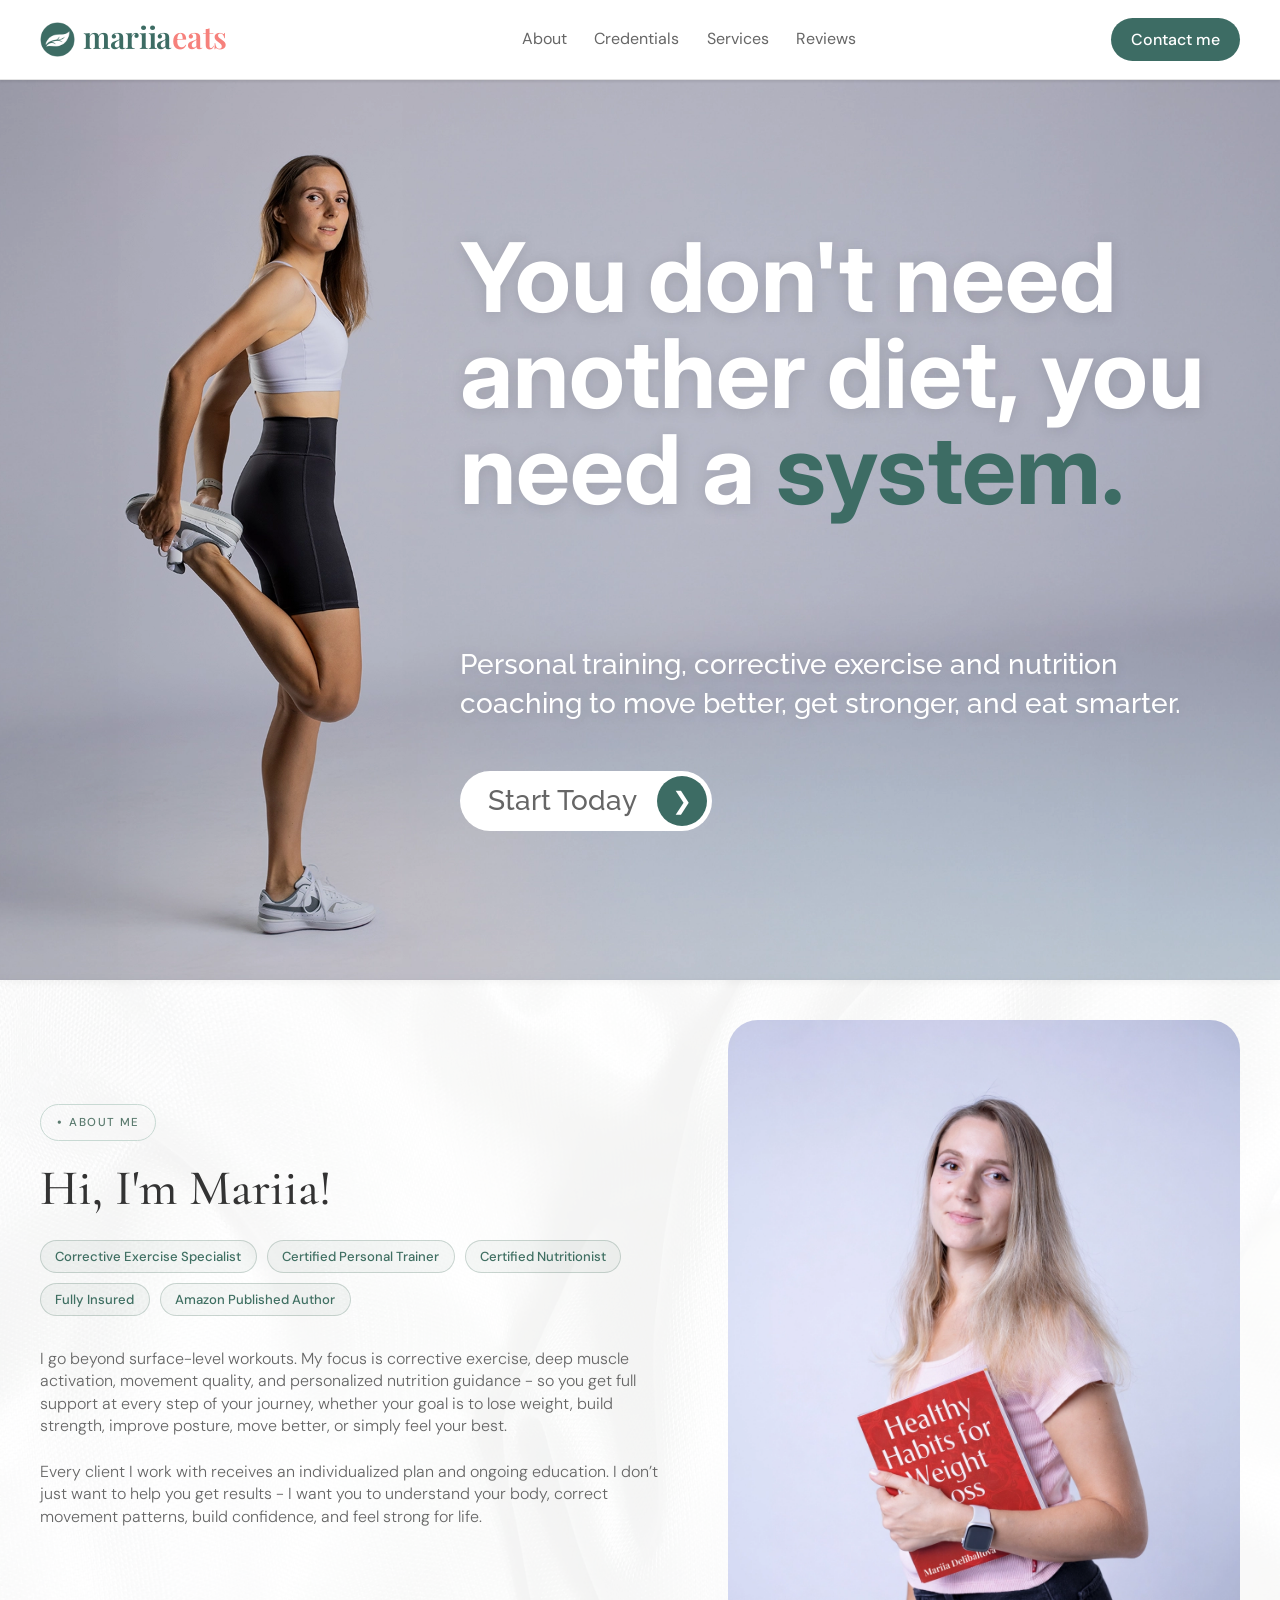
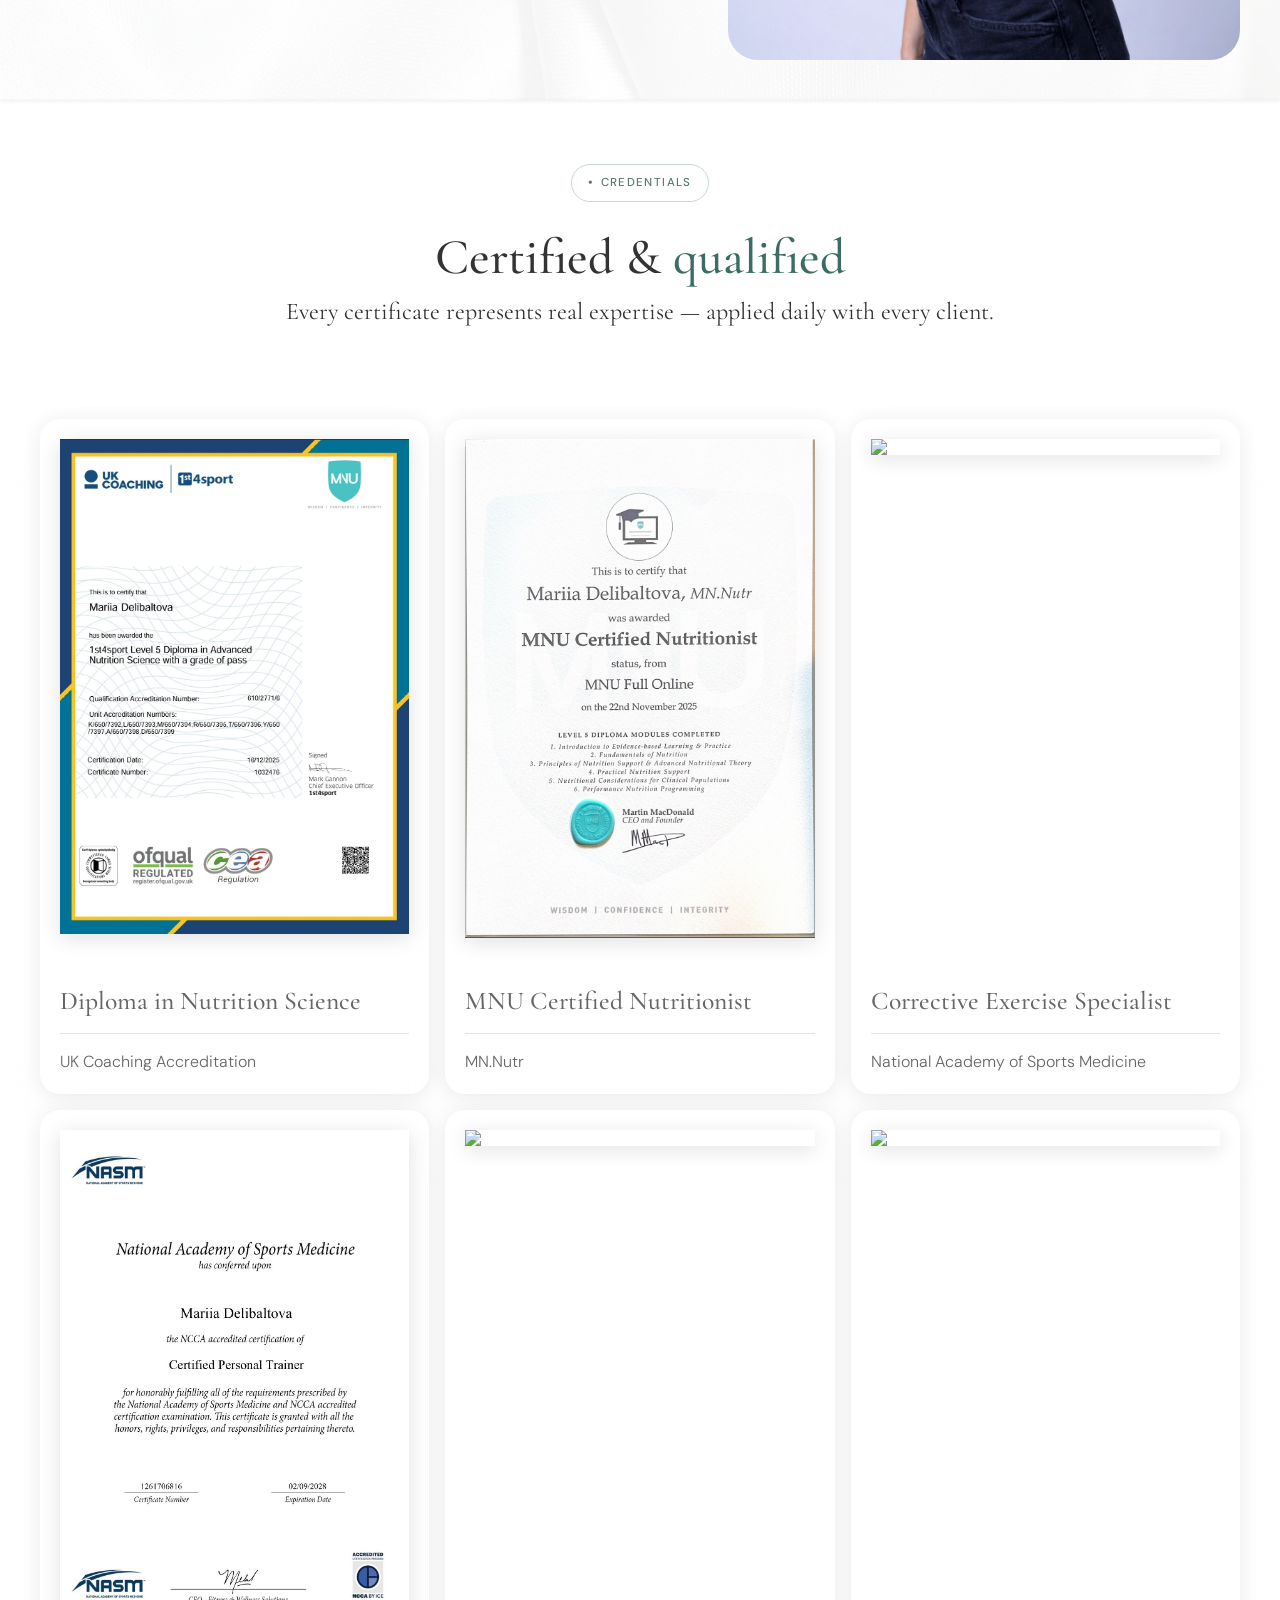
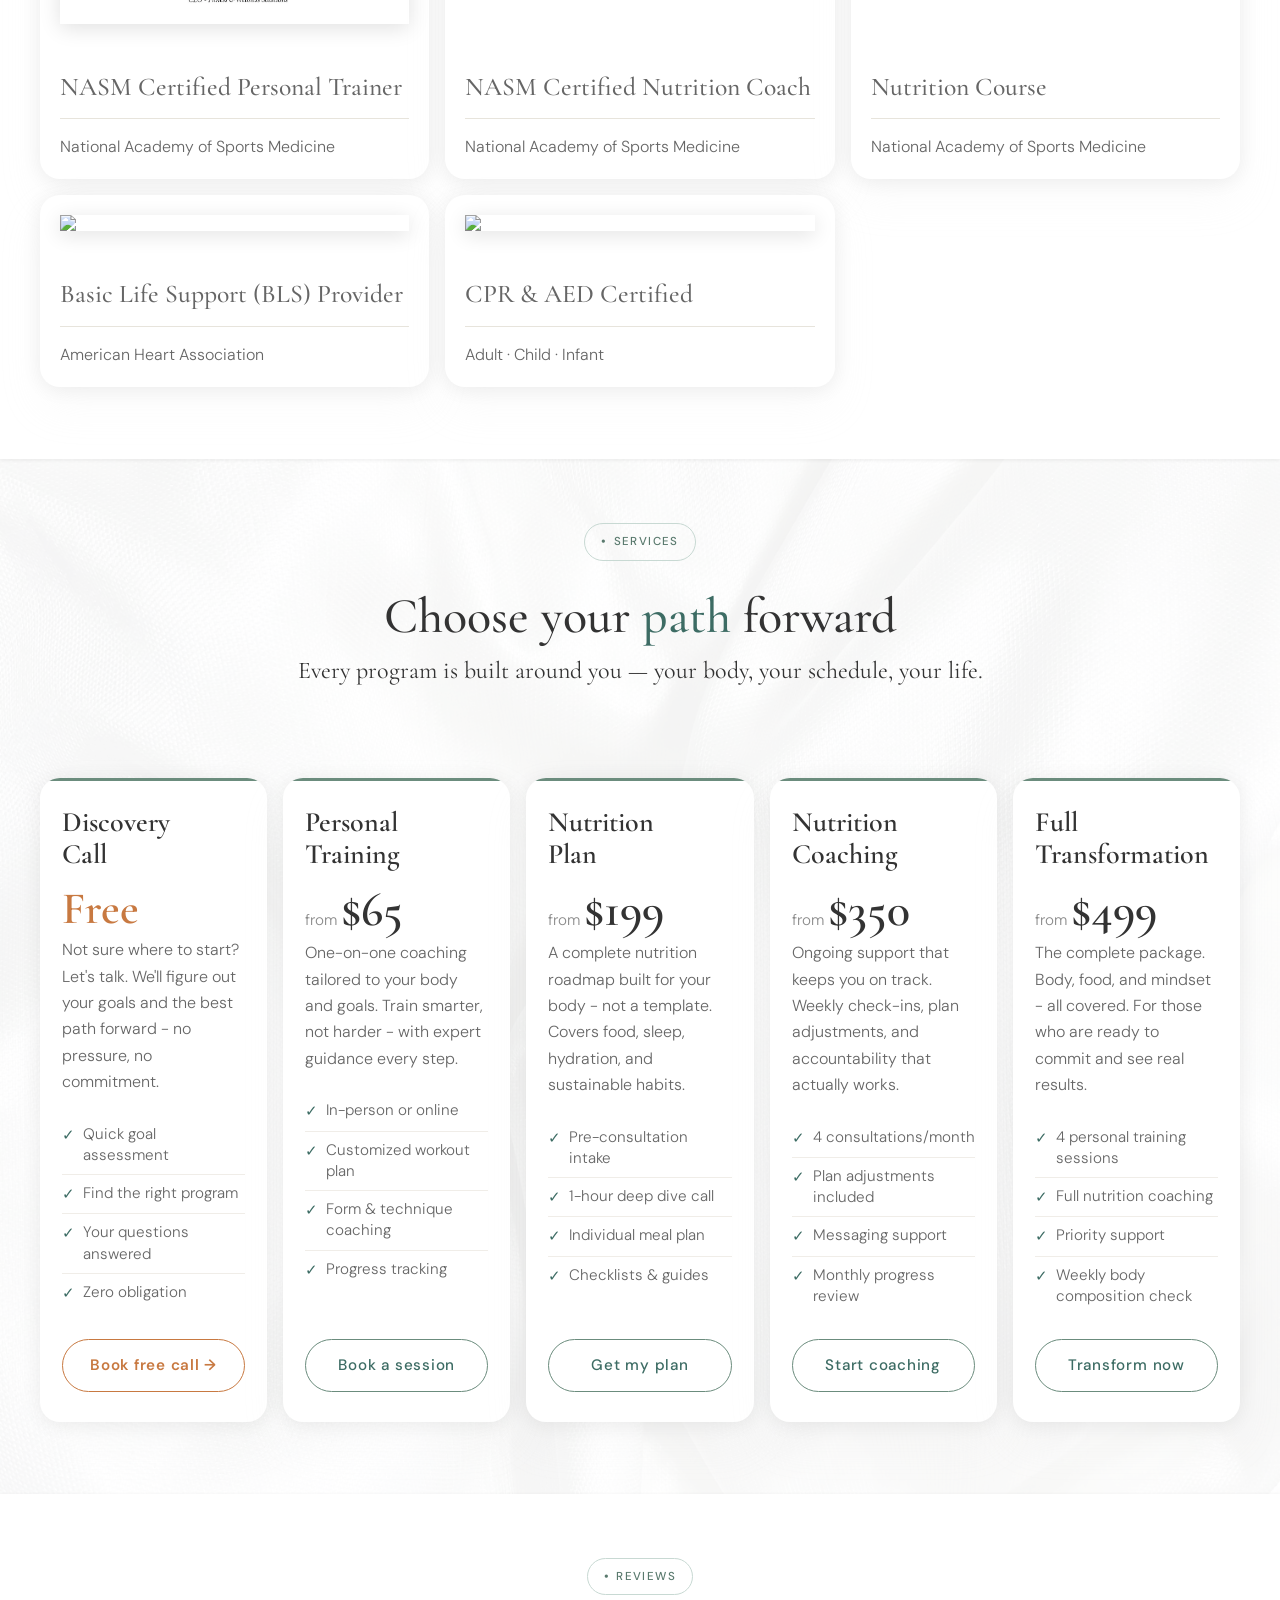
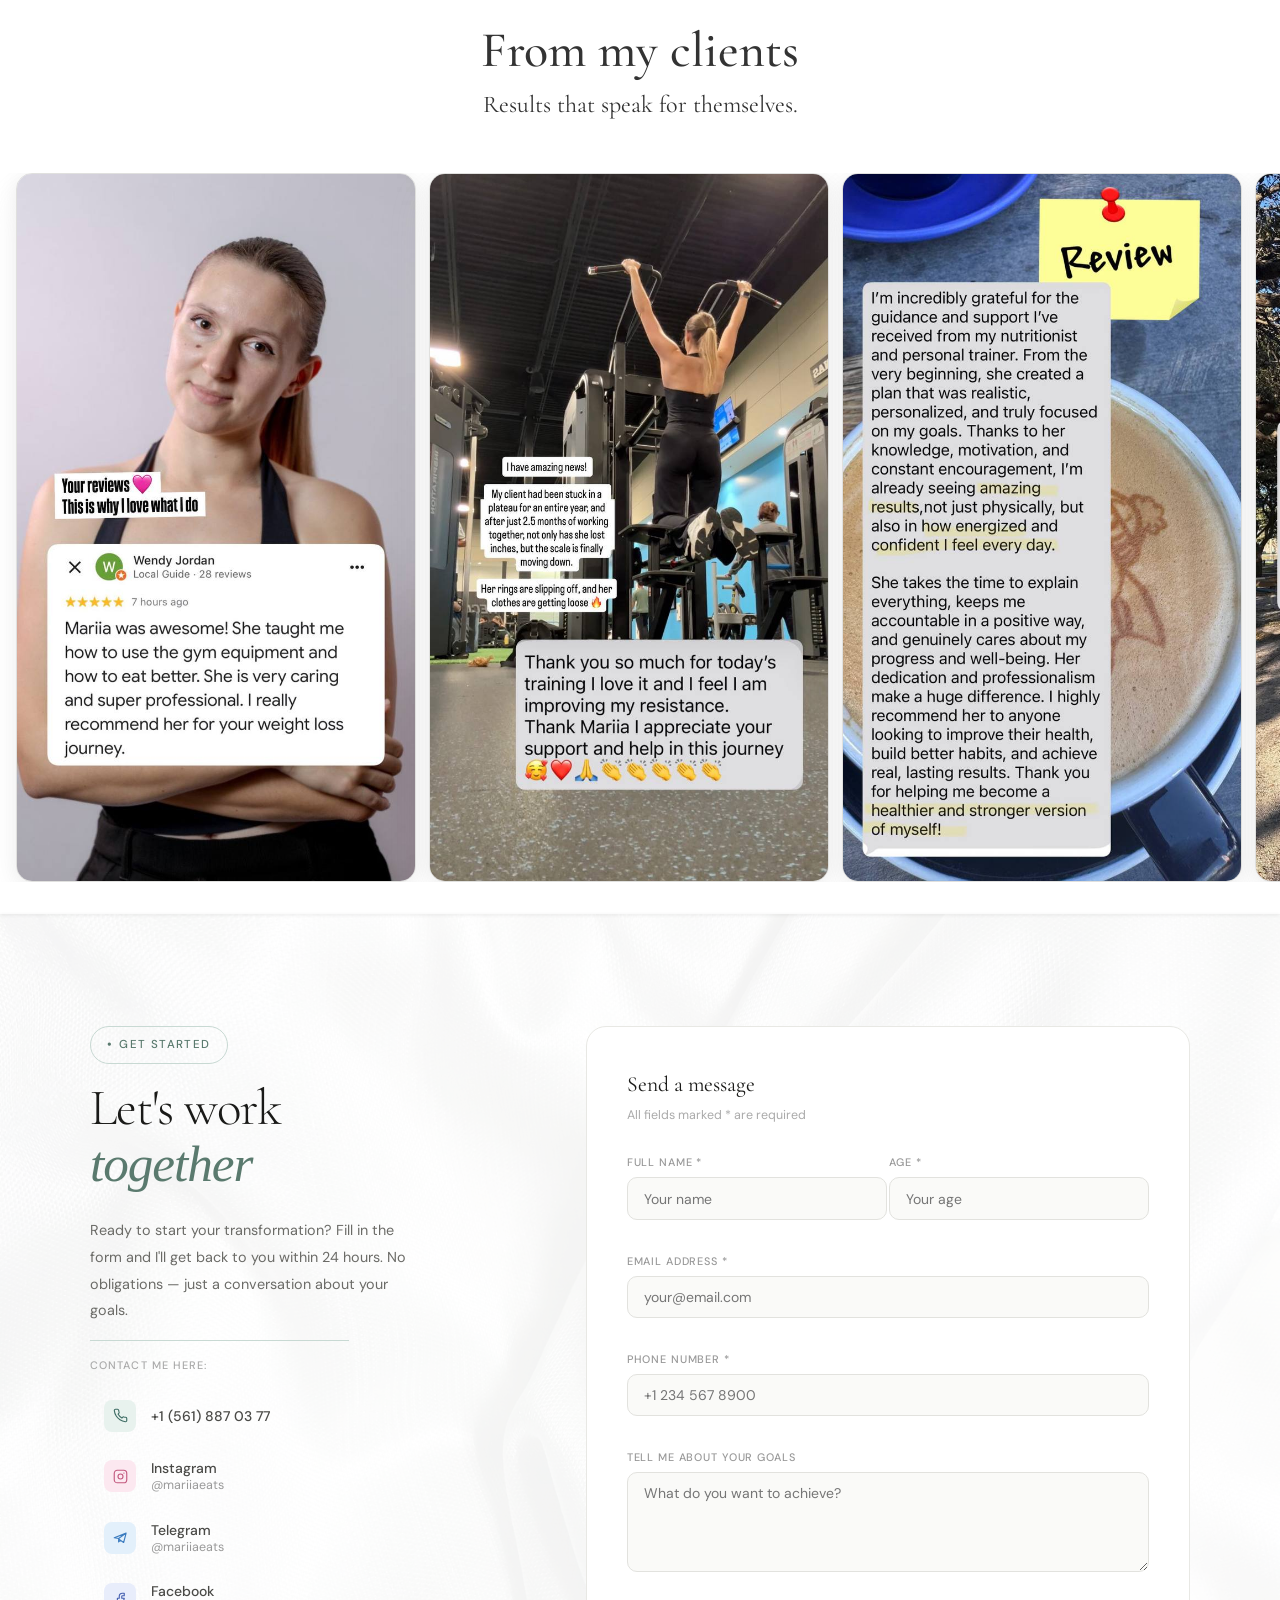
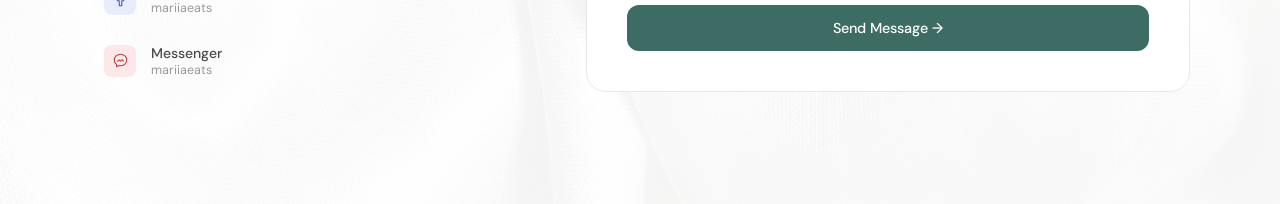
==== commit e32cfe0f: "Revise text and certifications in index.html Updated text content for clarity and detail, including " ====
--- a/index.html
+++ b/index.html
@@ -95,8 +95,9 @@
             <span class="word" style="animation-delay: 1.25s">a</span>
             <span class="accent-word word" style="animation-delay: 1.4s">system.</span>
           </h1>
-          <p class="text4 fade-in" style="animation-delay: 1.55s">Personal training and nutrition guidance<br>for every
-            age and every stage.</p>
+
+          <p class="text4 fade-in" style="animation-delay: 1.55s">Personal training, corrective exercise and nutrition coaching to move better, get stronger, and eat smarter.</p>
+
           <a href="#contact" class="btn-start fade-in" style="animation-delay: 1.8s"> <span>Start Today</span> <span
               class="btn-start-icon">❯</span> </a>
         </div>
@@ -110,20 +111,17 @@
           <div class="about-credentials">
 
            <div class="credential-tags">
+  <span class="credential-tag">Corrective Exercise Specialist</span>
   <span class="credential-tag">Certified Personal Trainer</span>
-  <span class="credential-tag">Corrective Exercise Specialist</span>
-  <span class="credential-tag">Nutrition Specialist</span>
+  <span class="credential-tag">Certified Nutritionist</span>
   <span class="credential-tag">Fully Insured</span>
   <span class="credential-tag">Amazon Published Author</span>
 </div>
             <!-- <p class="credential-item">• Corrective Exercise Specialist</p>
             <p class="credential-item">• Nutrition Expert</p> -->
           </div>
-          <p class="text4_1">I go beyond surface - level workouts. My focus is deep muscle work combined with
-            personalised nutrition guidance - so you get full, expert support at every step of your journey, whether
-            that's losing weight, building strength or simply feeling your best. <br><br>Every client I work with
-            receives an individual plan and ongoing education - because I don&apos;t just want to get you results, I
-            want you to understand your body and feel confident for life.</p>
+          <p class="text4_1">I go beyond surface-level workouts. My focus is corrective exercise, deep muscle activation, movement quality, and personalized nutrition guidance - so you get full support at every step of your journey, whether your goal is to lose weight, build strength, improve posture, move better, or simply feel your best.
+<br><br>Every client I work with receives an individualized plan and ongoing education. I don’t just want to help you get results - I want you to understand your body, correct movement patterns, build confidence, and feel strong for life.</p>
         </div>
         <div class="about-right">
           <img src="images/about1.webp" class="about-photo">
@@ -138,9 +136,27 @@
 <div class="cert-card">
   <div class="cert-card_scan"> <img src="images/sertif/sertif1.jpg"></div>
   <div class="cert-card_body">
+    <p class="text4_31">Diploma in Nutrition Science</p>
+      <hr class="cert-card_divider">
+    <p class="text4_11">UK Coaching Accreditation<br>
+  </div>
+</div>
+
+<div class="cert-card">
+  <div class="cert-card_scan"> <img src="images/sertif/sertif2.jpg"></div>
+  <div class="cert-card_body">
     <p class="text4_31">MNU Certified Nutritionist</p>
       <hr class="cert-card_divider">
-    <p class="text4_11">Level 5 Diploma in Nutrition Science <br><br>2025</p>
+    <p class="text4_11">MN.Nutr <br>
+  </div>
+</div>
+
+<div class="cert-card">
+  <div class="cert-card_scan"> <img src="images/sertif/sertif8.webp"></div>
+  <div class="cert-card_body">
+    <p class="text4_31">Corrective Exercise Specialist</p>
+      <hr class="cert-card_divider">
+    <p class="text4_11">National Academy of Sports Medicine <br>
   </div>
 </div>
 
@@ -149,75 +165,59 @@
   <div class="cert-card_body">
     <p class="text4_31">NASM Certified Personal Trainer</p>
       <hr class="cert-card_divider">
-    <p class="text4_11">NCCA Accredited <br><br>Valid until 2028</p>
-  </div>
-</div>
-
-<div class="cert-card">
-  <div class="cert-card_scan"> <img src="images/sertif/sertif2.jpg"></div>
-  <div class="cert-card_body">
-    <p class="text4_31">MNU Certified Nutritionist</p>
-      <hr class="cert-card_divider">
-    <p class="text4_11">MN.Nutr · MNU Full Online <br><br>2025</p>
-  </div>
-</div>
-
-<div class="cert-card">
-  <div class="cert-card_scan"> <img src="images/sertif/sertif4.jpg"></div>
+    <p class="text4_11">National Academy of Sports Medicine<br>
+  </div>
+</div>
+
+<div class="cert-card">
+  <div class="cert-card_scan"> <img src="images/sertif/sertif6.webp"></div>
+  <div class="cert-card_body">
+    <p class="text4_31">NASM Certified Nutrition Coach</p>
+      <hr class="cert-card_divider">
+    <p class="text4_11">National Academy of Sports Medicine <br>
+  </div>
+</div>
+
+
+<div class="cert-card">
+  <div class="cert-card_scan"> <img src="images/sertif/sertif7.webp"></div>
+  <div class="cert-card_body">
+    <p class="text4_31">Nutrition Course</p>
+      <hr class="cert-card_divider">
+    <p class="text4_11">National Academy of Sports Medicine<br>
+  </div>
+</div>
+
+<div class="cert-card">
+  <div class="cert-card_scan"> <img src="images/sertif/sertif5.webp"></div>
+  <div class="cert-card_body">
+    <p class="text4_31">Basic Life Support (BLS) Provider</p>
+      <hr class="cert-card_divider">
+    <p class="text4_11">American Heart Association <br>
+  </div>
+</div>
+
+<div class="cert-card">
+  <div class="cert-card_scan"> <img src="images/sertif/sertif4.webp"></div>
   <div class="cert-card_body">
     <p class="text4_31">CPR & AED Certified</p>
       <hr class="cert-card_divider">
-    <p class="text4_11">Adult · Child · Infant <br><br>Valid until 01/2028</p>
-  </div>
-</div>
-
-<div class="cert-card">
-  <div class="cert-card_scan"> <img src="images/sertif/sertif5.jpg"></div>
-  <div class="cert-card_body">
-    <p class="text4_31">BLS Provider</p>
-      <hr class="cert-card_divider">
-    <p class="text4_11">American Heart Association <br><br>Valid until 02/2028</p>
-  </div>
-</div>
-
-
-<div class="cert-card">
-  <div class="cert-card_scan"> <img src="images/sertif/sertif6.jpg"></div>
-  <div class="cert-card_body">
-    <p class="text4_31">NASM Certified Nutrition Coach</p>
-      <hr class="cert-card_divider">
-    <p class="text4_11">NASM <br><br>Valid until 02/2026</p>
-  </div>
-</div>
-
-
-<div class="cert-card">
-  <div class="cert-card_scan"> <img src="images/sertif/sertif7.jpg"></div>
-  <div class="cert-card_body">
-    <p class="text4_31">Nutrition Course</p>
-      <hr class="cert-card_divider">
-    <p class="text4_11">Association for Nutrition Fitness Australia  <br><br>2026</p>
-  </div>
-</div>
-
-
-<div class="cert-card">
-  <div class="cert-card_scan"> <img src="images/sertif/sertif10.webp"></div>
+    <p class="text4_11">Adult · Child · Infant <br>
+  </div>
+</div>
+
+
+<!-- 
+<div class="cert-card">
+  <div class="cert-card_scan"> <img src="images/sertif/sertif9.webp"></div>
   <div class="cert-card_body">
     <p class="text4_31">Coming Soon</p>
       <hr class="cert-card_divider">
-    <p class="text4_11">New certification in progress <br><br>2026</p>
-  </div>
-</div>
-
-<div class="cert-card">
-  <div class="cert-card_scan"> <img src="images/sertif/sertif10.webp"></div>
-  <div class="cert-card_body">
-    <p class="text4_31">Coming Soon</p>
-      <hr class="cert-card_divider">
-    <p class="text4_11">New certification in progress <br><br>2026</p>
-  </div>
-</div>
+    <p class="text4_11">New certification in progress <br>
+  </div>
+</div> -->
+
+
         </div>
     </section>
     <section id="services">
@@ -256,8 +256,9 @@
   Personal<span class="desktop-break"><br></span> Training
 </div>
           <div class="service-card__price-block">
+            <span class="service-card__price-period">from</span>
             <span class="service-card__price-amount">$65</span>
-            <span class="service-card__price-period">/ session</span>
+
           </div>
           <p class="service-card__desc">One-on-one coaching tailored to your body and goals. Train smarter, not harder -
             with expert guidance every step.</p>
@@ -280,8 +281,8 @@
 
 
           <div class="service-card__price-block">
+            <span class="service-card__price-period">from</span>
             <span class="service-card__price-amount">$199</span>
-            <span class="service-card__price-period">/ one-time</span>
           </div>
           <p class="service-card__desc">A complete nutrition roadmap built for your body - not a template. Covers food,
             sleep, hydration, and sustainable habits.</p>
@@ -306,8 +307,9 @@
 
 
           <div class="service-card__price-block">
+                        <span class="service-card__price-period">from</span>
             <span class="service-card__price-amount">$350</span>
-            <span class="service-card__price-period">/ month</span>
+            <!-- <span class="service-card__price-period">/ month</span> -->
           </div>
           <p class="service-card__desc">Ongoing support that keeps you on track. Weekly check-ins, plan adjustments, and
             accountability that actually works.</p>
@@ -335,8 +337,9 @@
 
 
           <div class="service-card__price-block">
+                        <span class="service-card__price-period">from</span>
             <span class="service-card__price-amount">$499</span>
-            <span class="service-card__price-period">/ month</span>
+            <!-- <span class="service-card__price-period">/ month</span> -->
           </div>
           <p class="service-card__desc">The complete package. Body, food, and mindset - all covered. For those who are
             ready to commit and see real results.</p>
@@ -355,8 +358,6 @@
       </div>
     </section>
     <section id="reviews">
-
-
    <div class="ce-tag1"><span class="ce-dot">•</span>Reviews</div>
  <p class="text4_3">From my clients</span></p>
       <p class="text4_33">Results that speak for themselves.</p>
--- a/style.css
+++ b/style.css
@@ -705,7 +705,7 @@
   margin: 0 auto;
   padding-top: 4rem;
   padding-bottom: 2rem;
-  overflow: hidden;
+  overflow: visible;
 }
 
 #services::before {
@@ -999,6 +999,9 @@
   flex-direction: column;
   flex-shrink: 0;
   flex: 0 0 var(--review-card-w);
+  box-shadow:
+    0 2px 20px rgba(0, 0, 0, 0.07),
+    0 20px 40px rgba(231, 231, 231, 0.15);
 }
 
 .review-card__body {
